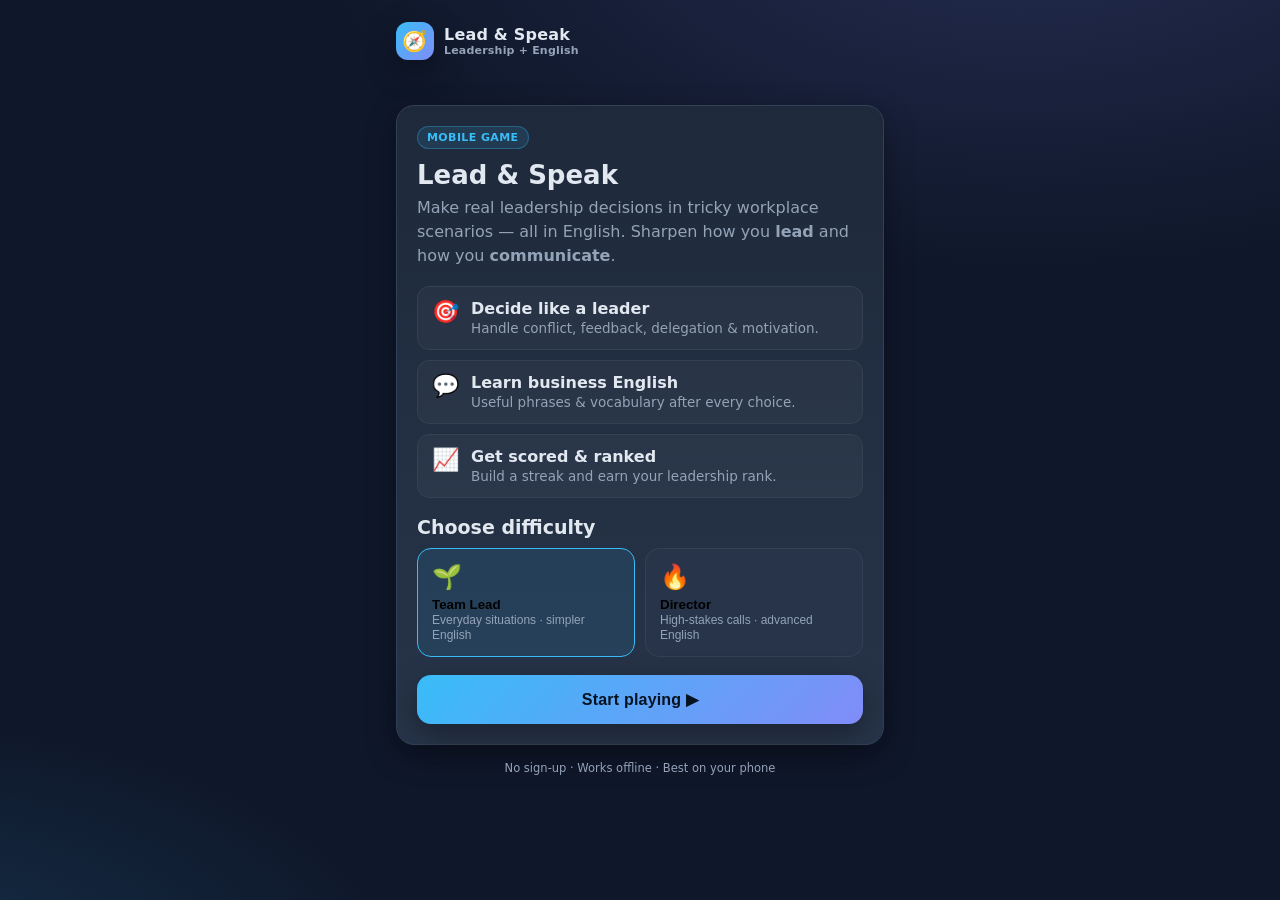
==== leadership-game.html @ 10fce66a "Add Lead & Speak: mobile leadership + English learning game A self-contained, mobile-first HTML game" ====
<!doctype html>
<html lang="en">
<head>
  <meta charset="utf-8" />
  <meta name="viewport" content="width=device-width, initial-scale=1, maximum-scale=1, user-scalable=no, viewport-fit=cover" />
  <meta name="theme-color" content="#0f172a" />
  <meta name="description" content="Lead & Speak — a mobile game to improve your leadership skills and English." />
  <title>Lead &amp; Speak — Leadership + English Game</title>
  <style>
    :root {
      --bg: #0f172a;
      --bg2: #1e293b;
      --card: #1e293b;
      --card2: #273449;
      --line: #334155;
      --text: #e2e8f0;
      --muted: #94a3b8;
      --accent: #38bdf8;
      --accent2: #818cf8;
      --good: #34d399;
      --bad: #fb7185;
      --warn: #fbbf24;
      --radius: 18px;
      --shadow: 0 10px 30px rgba(0,0,0,.35);
    }
    * { box-sizing: border-box; -webkit-tap-highlight-color: transparent; }
    html, body { height: 100%; }
    body {
      margin: 0;
      font-family: -apple-system, BlinkMacSystemFont, "Segoe UI", Roboto, system-ui, sans-serif;
      color: var(--text);
      background:
        radial-gradient(1200px 600px at 80% -10%, rgba(129,140,248,.18), transparent 60%),
        radial-gradient(1000px 500px at -10% 110%, rgba(56,189,248,.16), transparent 55%),
        var(--bg);
      -webkit-font-smoothing: antialiased;
      overscroll-behavior: none;
    }
    .app {
      max-width: 520px;
      margin: 0 auto;
      min-height: 100%;
      display: flex;
      flex-direction: column;
      padding: max(16px, env(safe-area-inset-top)) 16px max(16px, env(safe-area-inset-bottom));
    }

    /* Top bar / HUD */
    header {
      display: flex;
      align-items: center;
      justify-content: space-between;
      gap: 10px;
      margin-bottom: 14px;
    }
    .brand { display: flex; align-items: center; gap: 10px; font-weight: 800; letter-spacing: .2px; }
    .brand .logo {
      width: 38px; height: 38px; border-radius: 12px;
      background: linear-gradient(135deg, var(--accent), var(--accent2));
      display: grid; place-items: center; font-size: 20px; box-shadow: var(--shadow);
    }
    .brand small { display:block; font-weight: 600; color: var(--muted); font-size: 11px; }

    .stats { display: flex; gap: 8px; }
    .stat {
      background: var(--card); border: 1px solid var(--line); border-radius: 12px;
      padding: 6px 10px; text-align: center; min-width: 52px;
    }
    .stat b { font-size: 16px; display: block; line-height: 1.1; }
    .stat span { font-size: 10px; color: var(--muted); text-transform: uppercase; letter-spacing: .5px; }

    /* Progress bar */
    .progress-wrap { height: 8px; background: var(--card); border-radius: 999px; overflow: hidden; margin-bottom: 16px; border: 1px solid var(--line); }
    .progress-bar { height: 100%; width: 0%; background: linear-gradient(90deg, var(--accent), var(--accent2)); transition: width .4s ease; }

    main { flex: 1; display: flex; flex-direction: column; }

    .card {
      background: linear-gradient(180deg, var(--card), var(--card2));
      border: 1px solid var(--line);
      border-radius: var(--radius);
      box-shadow: var(--shadow);
      padding: 20px;
    }

    /* Screens */
    .screen { display: none; animation: fade .35s ease; }
    .screen.active { display: block; }
    @keyframes fade { from { opacity: 0; transform: translateY(8px);} to {opacity:1; transform:none;} }

    h1 { font-size: 26px; margin: 0 0 6px; line-height: 1.15; }
    h2 { font-size: 19px; margin: 0 0 10px; }
    p { line-height: 1.5; color: var(--text); }
    .lead { color: var(--muted); margin-top: 0; }

    .tag {
      display: inline-block; font-size: 11px; font-weight: 700; letter-spacing: .4px;
      text-transform: uppercase; color: var(--accent);
      background: rgba(56,189,248,.12); border: 1px solid rgba(56,189,248,.3);
      padding: 4px 9px; border-radius: 999px; margin-bottom: 12px;
    }

    .scenario {
      background: rgba(255,255,255,.03);
      border: 1px solid var(--line);
      border-left: 4px solid var(--accent2);
      border-radius: 12px;
      padding: 14px 16px;
      margin: 14px 0 18px;
      font-size: 16px; line-height: 1.55;
    }
    .scenario .who { color: var(--accent2); font-weight: 700; }

    /* Options */
    .options { display: flex; flex-direction: column; gap: 10px; }
    .option {
      text-align: left; width: 100%;
      background: var(--card2); color: var(--text);
      border: 1px solid var(--line); border-radius: 14px;
      padding: 14px 16px; font-size: 15px; line-height: 1.45;
      cursor: pointer; transition: transform .08s ease, border-color .15s, background .15s;
      display: flex; gap: 12px; align-items: flex-start;
    }
    .option:active { transform: scale(.985); }
    .option .key {
      flex: none; width: 26px; height: 26px; border-radius: 8px;
      background: rgba(255,255,255,.06); border: 1px solid var(--line);
      display: grid; place-items: center; font-weight: 800; font-size: 13px; color: var(--muted);
    }
    .option.correct { border-color: var(--good); background: rgba(52,211,153,.12); }
    .option.correct .key { background: var(--good); color: #04221a; border-color: var(--good); }
    .option.wrong { border-color: var(--bad); background: rgba(251,113,133,.12); }
    .option.wrong .key { background: var(--bad); color: #2a0710; border-color: var(--bad); }
    .option:disabled { cursor: default; opacity: .9; }
    .option.dim { opacity: .5; }

    /* Feedback */
    .feedback { margin-top: 16px; display: none; }
    .feedback.show { display: block; animation: fade .3s ease; }
    .feedback .verdict { font-weight: 800; font-size: 16px; margin-bottom: 6px; }
    .feedback .verdict.good { color: var(--good); }
    .feedback .verdict.partial { color: var(--warn); }
    .feedback .verdict.bad { color: var(--bad); }
    .feedback .why { color: var(--text); font-size: 14.5px; line-height: 1.5; }

    .vocab {
      margin-top: 14px; background: rgba(129,140,248,.08);
      border: 1px solid rgba(129,140,248,.3); border-radius: 12px; padding: 12px 14px;
    }
    .vocab h3 { margin: 0 0 8px; font-size: 12px; text-transform: uppercase; letter-spacing: .5px; color: var(--accent2); }
    .vocab dl { margin: 0; display: grid; gap: 8px; }
    .vocab .term { font-weight: 700; color: var(--text); }
    .vocab .term em { font-style: normal; color: var(--accent); }
    .vocab .def { color: var(--muted); font-size: 13.5px; margin-top: 2px; }

    /* Buttons */
    .btn {
      appearance: none; border: 0; cursor: pointer;
      width: 100%; padding: 15px 18px; border-radius: 14px;
      font-size: 16px; font-weight: 800; letter-spacing: .2px;
      background: linear-gradient(135deg, var(--accent), var(--accent2)); color: #06121f;
      box-shadow: var(--shadow); transition: transform .08s ease, filter .15s;
    }
    .btn:active { transform: scale(.98); }
    .btn.secondary { background: var(--card2); color: var(--text); border: 1px solid var(--line); box-shadow: none; }
    .btn.ghost { background: transparent; color: var(--muted); box-shadow: none; font-weight: 600; }
    .btn[disabled] { opacity: .5; filter: grayscale(.3); pointer-events: none; }
    .actions { margin-top: 18px; display: flex; flex-direction: column; gap: 10px; }

    .features { display: grid; gap: 10px; margin: 18px 0; }
    .feature { display: flex; gap: 12px; align-items: flex-start; background: rgba(255,255,255,.03); border: 1px solid var(--line); border-radius: 12px; padding: 12px 14px; }
    .feature .ic { font-size: 22px; }
    .feature b { display:block; }
    .feature span { color: var(--muted); font-size: 13.5px; }

    .level-grid { display: grid; grid-template-columns: 1fr 1fr; gap: 10px; margin-top: 6px; }
    .level-card { text-align:left; background: var(--card2); border:1px solid var(--line); border-radius:14px; padding:14px; cursor:pointer; transition: transform .08s, border-color .15s; }
    .level-card:active { transform: scale(.98); }
    .level-card.selected { border-color: var(--accent); background: rgba(56,189,248,.1); }
    .level-card .lv-ic { font-size: 24px; }
    .level-card b { display:block; margin-top:6px; }
    .level-card span { color: var(--muted); font-size: 12px; }

    /* Results */
    .score-ring { text-align:center; margin: 6px 0 14px; }
    .score-ring .big { font-size: 52px; font-weight: 900; line-height: 1; background: linear-gradient(135deg, var(--accent), var(--accent2)); -webkit-background-clip: text; background-clip: text; -webkit-text-fill-color: transparent; }
    .score-ring .sub { color: var(--muted); margin-top: 4px; }
    .rank { text-align:center; font-size: 20px; font-weight: 800; margin: 8px 0; }
    .breakdown { display:grid; gap:8px; margin: 14px 0; }
    .brk { display:flex; justify-content: space-between; background: rgba(255,255,255,.03); border:1px solid var(--line); border-radius:10px; padding:10px 12px; font-size:14px; }
    .brk b { color: var(--accent); }
    .word-bank { margin-top: 8px; }
    .chip { display:inline-block; background: rgba(129,140,248,.12); border:1px solid rgba(129,140,248,.3); color: var(--text); border-radius:999px; padding:5px 10px; font-size:12.5px; margin: 0 6px 6px 0; }

    footer { text-align:center; color: var(--muted); font-size: 11.5px; padding: 16px 0 4px; }
    .qcount { color: var(--muted); font-size: 12px; margin-bottom: 4px; }
  </style>
</head>
<body>
  <div class="app">
    <header>
      <div class="brand">
        <div class="logo">🧭</div>
        <div>Lead &amp; Speak
          <small>Leadership + English</small>
        </div>
      </div>
      <div class="stats" id="hud" style="visibility:hidden">
        <div class="stat"><b id="hudScore">0</b><span>Score</span></div>
        <div class="stat"><b id="hudStreak">0</b><span>Streak</span></div>
      </div>
    </header>

    <div class="progress-wrap" id="progressWrap" style="visibility:hidden">
      <div class="progress-bar" id="progressBar"></div>
    </div>

    <main>
      <!-- START SCREEN -->
      <section class="screen active" id="screen-start">
        <div class="card">
          <span class="tag">Mobile Game</span>
          <h1>Lead &amp; Speak</h1>
          <p class="lead">Make real leadership decisions in tricky workplace scenarios — all in English. Sharpen how you <b>lead</b> and how you <b>communicate</b>.</p>

          <div class="features">
            <div class="feature"><div class="ic">🎯</div><div><b>Decide like a leader</b><span>Handle conflict, feedback, delegation &amp; motivation.</span></div></div>
            <div class="feature"><div class="ic">💬</div><div><b>Learn business English</b><span>Useful phrases &amp; vocabulary after every choice.</span></div></div>
            <div class="feature"><div class="ic">📈</div><div><b>Get scored &amp; ranked</b><span>Build a streak and earn your leadership rank.</span></div></div>
          </div>

          <h2 style="margin-top:18px">Choose difficulty</h2>
          <div class="level-grid" id="levelGrid">
            <button class="level-card selected" data-level="easy"><div class="lv-ic">🌱</div><b>Team Lead</b><span>Everyday situations · simpler English</span></button>
            <button class="level-card" data-level="hard"><div class="lv-ic">🔥</div><b>Director</b><span>High-stakes calls · advanced English</span></button>
          </div>

          <div class="actions">
            <button class="btn" id="btnStart">Start playing ▶</button>
          </div>
        </div>
        <footer>No sign-up · Works offline · Best on your phone</footer>
      </section>

      <!-- QUESTION SCREEN -->
      <section class="screen" id="screen-game">
        <div class="card">
          <div class="qcount" id="qCount">Scenario 1 of 8</div>
          <span class="tag" id="qSkill">Communication</span>
          <h2 id="qTitle">Scenario title</h2>
          <div class="scenario" id="qScenario">Scenario text…</div>

          <div class="options" id="qOptions"></div>

          <div class="feedback" id="qFeedback">
            <div class="verdict" id="fbVerdict"></div>
            <div class="why" id="fbWhy"></div>
            <div class="vocab" id="fbVocab">
              <h3>📘 English you just used</h3>
              <dl id="fbVocabList"></dl>
            </div>
          </div>

          <div class="actions">
            <button class="btn" id="btnNext" style="display:none">Next ▶</button>
          </div>
        </div>
      </section>

      <!-- RESULTS SCREEN -->
      <section class="screen" id="screen-end">
        <div class="card">
          <span class="tag">Debrief</span>
          <div class="score-ring">
            <div class="big"><span id="endScore">0</span><span style="font-size:24px;color:var(--muted)">/<span id="endMax">0</span></span></div>
            <div class="sub" id="endPct">0%</div>
          </div>
          <div class="rank" id="endRank">—</div>
          <p class="lead" id="endMsg" style="text-align:center"></p>

          <div class="breakdown" id="endBreakdown"></div>

          <div class="vocab">
            <h3>📘 Your word bank</h3>
            <div class="word-bank" id="endWords"></div>
          </div>

          <div class="actions">
            <button class="btn" id="btnAgain">Play again 🔄</button>
            <button class="btn secondary" id="btnHome">Change difficulty</button>
          </div>
        </div>
        <footer>Keep practicing — great leaders are made, not born.</footer>
      </section>
    </main>
  </div>

  <script>
  (function () {
    "use strict";

    /* ---------------------------------------------------------------
       CONTENT: each scenario teaches a leadership skill + English.
       options[].q = leadership quality of the choice: best | ok | poor
       --------------------------------------------------------------- */
    const SCENARIOS = {
      easy: [
        {
          skill: "Giving Feedback",
          title: "The missed deadline",
          text: '<span class="who">Maya</span>, normally reliable, just missed an important deadline for the first time. The team is watching how you react.',
          options: [
            { t: "Call her out in front of the team so everyone learns the lesson.", q: "poor" },
            { t: "Speak with her privately, ask what happened, and agree on a plan.", q: "best" },
            { t: "Say nothing and quietly do the work yourself this time.", q: "ok" },
          ],
          why: {
            best: "Great. You <b>praise in public, criticise in private</b>. Asking before assuming shows respect and uncovers the real cause.",
            ok: "Covering for her avoids conflict but it doesn't help Maya grow — and it quietly overloads you.",
            poor: "Public criticism creates fear and resentment. People stop taking risks when they're afraid of being shamed.",
          },
          vocab: [
            { term: "to <em>miss a deadline</em>", def: "to fail to finish something by the agreed time." },
            { term: "<em>one-on-one</em>", def: "a private meeting between two people." },
            { term: "to <em>praise in public, criticise in private</em>", def: "a classic leadership rule for feedback." },
          ],
        },
        {
          skill: "Delegation",
          title: "Drowning in tasks",
          text: 'Your to-do list is overflowing and you are working late every night. A capable junior, <span class="who">Tom</span>, has free time.',
          options: [
            { t: "Keep doing everything yourself — it's faster than explaining.", q: "poor" },
            { t: "Delegate a clear task to Tom with context, a deadline and check-ins.", q: "best" },
            { t: "Dump a pile of work on Tom with no instructions.", q: "ok" },
          ],
          why: {
            best: "Exactly. Good delegation = clear <b>ownership</b>, context and a way to follow up. It grows your team and frees your time.",
            ok: "You delegated — good instinct — but without context people get stuck or deliver the wrong thing.",
            poor: "Doing it all yourself is a <b>bottleneck</b>. Leaders multiply their impact through others.",
          },
          vocab: [
            { term: "to <em>delegate</em>", def: "to give a task or responsibility to someone else." },
            { term: "<em>bottleneck</em>", def: "a point where things slow down because everything depends on one person." },
            { term: "to <em>follow up</em>", def: "to check on progress after assigning something." },
          ],
        },
        {
          skill: "Motivation",
          title: "A demotivated teammate",
          text: '<span class="who">Sara</span> used to be energetic but has gone quiet and stopped sharing ideas in meetings.',
          options: [
            { t: "Ignore it — moods come and go.", q: "poor" },
            { t: "Check in genuinely: 'How are you doing? You've been quiet lately.'", q: "best" },
            { t: "Publicly ask her to 'cheer up and be more positive.'", q: "ok" },
          ],
          why: {
            best: "Yes. A genuine, curious <b>check-in</b> opens the door. People disengage for reasons — listen before you fix.",
            ok: "Telling someone to 'cheer up' dismisses their feelings and rarely changes anything.",
            poor: "Ignoring disengagement lets small problems become resignations.",
          },
          vocab: [
            { term: "to <em>check in (with someone)</em>", def: "to ask how someone is doing." },
            { term: "<em>to disengage</em>", def: "to lose interest and involvement." },
            { term: "<em>burnout</em>", def: "exhaustion from long-term stress at work." },
          ],
        },
        {
          skill: "Decision Making",
          title: "Two good ideas",
          text: 'The team is split between two solid plans and the discussion is going in circles. People look to you.',
          options: [
            { t: "Let them keep debating until everyone fully agrees.", q: "ok" },
            { t: "Summarise both, set a decision criterion, then decide and commit.", q: "best" },
            { t: "Pick the idea from whoever argued loudest.", q: "poor" },
          ],
          why: {
            best: "Strong. Leaders <b>make the call</b> when consensus stalls — with clear reasoning the team can rally behind.",
            ok: "Waiting for total agreement can mean <b>analysis paralysis</b> — nothing ships.",
            poor: "Rewarding volume over merit teaches people that being loud beats being right.",
          },
          vocab: [
            { term: "to <em>make the call</em>", def: "to make the final decision." },
            { term: "<em>to go in circles</em>", def: "to keep discussing without progress." },
            { term: "<em>analysis paralysis</em>", def: "being unable to decide because you over-think it." },
          ],
        },
        {
          skill: "Handling Conflict",
          title: "Two clashing colleagues",
          text: 'Two teammates, <span class="who">Leo</span> and <span class="who">Nina</span>, keep interrupting each other and tension is rising in the room.',
          options: [
            { t: "Take a side immediately to end it quickly.", q: "poor" },
            { t: "Pause the meeting, hear each side calmly, find common ground.", q: "best" },
            { t: "Pretend you didn't notice and move on.", q: "ok" },
          ],
          why: {
            best: "Well done. Staying neutral and seeking <b>common ground</b> de-escalates conflict and keeps both people's respect.",
            ok: "Ignoring it signals the behaviour is acceptable; it usually gets worse.",
            poor: "Taking sides fast turns a disagreement into a lasting rivalry.",
          },
          vocab: [
            { term: "<em>common ground</em>", def: "things two sides both agree on." },
            { term: "to <em>de-escalate</em>", def: "to make a tense situation calmer." },
            { term: "to <em>take sides</em>", def: "to support one person in an argument." },
          ],
        },
        {
          skill: "Accountability",
          title: "Your own mistake",
          text: "You gave the client the wrong figures and they noticed. Your team knows it was your error.",
          options: [
            { t: "Blame the data the analyst gave you.", q: "poor" },
            { t: "Own it openly, fix it fast, and explain how you'll prevent it.", q: "best" },
            { t: "Downplay it and hope nobody brings it up again.", q: "ok" },
          ],
          why: {
            best: "Excellent. <b>Owning your mistakes</b> builds trust faster than being perfect ever could. It also gives the team permission to be honest.",
            ok: "Downplaying erodes credibility — people notice when you dodge.",
            poor: "Shifting blame is the quickest way to lose your team's respect.",
          },
          vocab: [
            { term: "to <em>own (a mistake)</em>", def: "to take full responsibility for it." },
            { term: "to <em>shift the blame</em>", def: "to make someone else look responsible." },
            { term: "<em>accountability</em>", def: "being answerable for your actions and results." },
          ],
        },
        {
          skill: "Recognition",
          title: "A quiet win",
          text: '<span class="who">Priya</span> quietly solved a problem that saved the project, but nobody noticed.',
          options: [
            { t: "Say nothing — it's just part of the job.", q: "poor" },
            { t: "Recognise her specifically and publicly, naming what she did.", q: "best" },
            { t: "Give vague team-wide thanks: 'good job everyone.'", q: "ok" },
          ],
          why: {
            best: "Perfect. <b>Specific recognition</b> ('you spotted the bug before launch') means far more than generic praise and motivates everyone.",
            ok: "Generic thanks is better than silence, but it doesn't make Priya feel seen.",
            poor: "Unrecognised effort is the fastest path to a quiet, disengaged team.",
          },
          vocab: [
            { term: "to <em>recognise (someone's work)</em>", def: "to notice and praise it." },
            { term: "to <em>give credit</em>", def: "to acknowledge who deserves praise." },
            { term: "<em>to go the extra mile</em>", def: "to make more effort than expected." },
          ],
        },
        {
          skill: "Vision & Communication",
          title: "The 'why' is missing",
          text: 'You announce a new process. The team complies but seems confused and unmotivated about it.',
          options: [
            { t: "Just repeat the instructions, louder and in more detail.", q: "ok" },
            { t: "Explain the 'why' — the goal and how it helps them and customers.", q: "best" },
            { t: "Tell them 'because I said so' and move on.", q: "poor" },
          ],
          why: {
            best: "Spot on. People commit to a <b>'why,'</b> not a 'what.' Purpose turns compliance into ownership.",
            ok: "More detail on the 'how' doesn't fix a missing 'why.'",
            poor: "'Because I said so' gets obedience today and resentment tomorrow.",
          },
          vocab: [
            { term: "to <em>buy in</em>", def: "to genuinely support an idea or plan." },
            { term: "<em>the big picture</em>", def: "the overall goal beyond daily tasks." },
            { term: "to <em>get everyone on the same page</em>", def: "to make sure all share the same understanding." },
          ],
        },
      ],
      hard: [
        {
          skill: "Crisis Leadership",
          title: "Outage during the demo",
          text: "Minutes before a make-or-break client demo, production goes down. Your team is panicking and the client is already on the call.",
          options: [
            { t: "Freeze and wait for engineering to figure it out silently.", q: "poor" },
            { t: "Calmly acknowledge it to the client, give a realistic ETA, assign clear roles.", q: "best" },
            { t: "Tell the client everything is fine and frantically improvise.", q: "ok" },
          ],
          why: {
            best: "Outstanding. In a crisis, <b>calm transparency</b> plus clear roles preserves trust. Clients forgive incidents; they don't forgive being misled.",
            ok: "Pretending all is well risks getting caught and torching credibility.",
            poor: "A frozen leader spreads panic. People mirror your composure.",
          },
          vocab: [
            { term: "<em>to keep a cool head</em>", def: "to stay calm under pressure." },
            { term: "<em>ETA</em>", def: "Estimated Time of Arrival — when something will be ready." },
            { term: "<em>make-or-break</em>", def: "decisive — it will determine success or failure." },
          ],
        },
        {
          skill: "Difficult Conversations",
          title: "Underperformance",
          text: 'A senior, well-liked employee, <span class="who">Daniel</span>, has been underperforming for months. The team has started to notice and morale is slipping.',
          options: [
            { t: "Avoid it to keep the peace; he's popular.", q: "poor" },
            { t: "Have a direct, kind conversation with specific examples and a clear improvement plan.", q: "best" },
            { t: "Hint at it in a team-wide email about 'raising standards.'", q: "ok" },
          ],
          why: {
            best: "Excellent. <b>Radical candour</b> — caring personally while challenging directly — respects Daniel and the team. Specifics and a plan make it fair.",
            ok: "Passive-aggressive group messages confuse the innocent and let the real issue slide.",
            poor: "Avoiding it to 'keep the peace' is unfair to the rest of the team and to Daniel himself.",
          },
          vocab: [
            { term: "<em>radical candour</em>", def: "caring about someone while being direct with them." },
            { term: "to <em>address an issue</em>", def: "to deal with a problem openly." },
            { term: "<em>to beat around the bush</em>", def: "to avoid saying something directly." },
          ],
        },
        {
          skill: "Strategic Trade-offs",
          title: "Scope vs. deadline",
          text: "Leadership wants the full feature set AND the original ship date. Engineering says you can realistically have one, not both.",
          options: [
            { t: "Promise both and push the team to crunch indefinitely.", q: "poor" },
            { t: "Present the trade-off with options and a clear recommendation, then align upward.", q: "best" },
            { t: "Silently cut quality to hit both and hope it holds.", q: "ok" },
          ],
          why: {
            best: "Strong leadership. You <b>manage up</b> with honest trade-offs and a recommendation — protecting the team while serving the business.",
            ok: "Cutting quality silently creates <b>technical debt</b> and a bigger crisis later.",
            poor: "Endless crunch burns out your best people and rarely delivers quality.",
          },
          vocab: [
            { term: "<em>trade-off</em>", def: "giving up one thing to gain another." },
            { term: "to <em>manage up</em>", def: "to communicate effectively with your own boss." },
            { term: "<em>scope</em>", def: "the full set of work included in a project." },
          ],
        },
        {
          skill: "Building Trust",
          title: "Inheriting a wary team",
          text: "You've just been hired to lead a team that has been through three managers in two years. They're skeptical and guarded.",
          options: [
            { t: "Announce a bold reorg in week one to show you're in charge.", q: "poor" },
            { t: "Listen first: one-on-ones, learn their pain points, deliver one quick win.", q: "best" },
            { t: "Keep your distance and let results speak for themselves.", q: "ok" },
          ],
          why: {
            best: "Exactly right. With a burned team you <b>earn trust</b> by listening and delivering a visible quick win before making big moves.",
            ok: "Staying distant with an already-skeptical team reads as cold and prolongs the doubt.",
            poor: "A big reorg before you understand the team destroys the little trust that's left.",
          },
          vocab: [
            { term: "to <em>earn trust</em>", def: "to gain confidence through consistent actions." },
            { term: "<em>quick win</em>", def: "a small, fast result that builds momentum." },
            { term: "<em>pain point</em>", def: "a specific problem people struggle with." },
          ],
        },
        {
          skill: "Ethical Courage",
          title: "Pressure to cut corners",
          text: "Your boss pressures you to ship a product you know has a safety issue, to hit the quarterly numbers.",
          options: [
            { t: "Comply quietly — they outrank you.", q: "poor" },
            { t: "Raise the risk clearly in writing, propose a safe alternative, escalate if ignored.", q: "best" },
            { t: "Refuse loudly in the open meeting to make a point.", q: "ok" },
          ],
          why: {
            best: "Courageous and professional. You <b>put it on record</b>, offer a path forward, and escalate responsibly — protecting users and the company.",
            ok: "Public refusal may feel righteous but a calmer, documented escalation is more effective and harder to dismiss.",
            poor: "'Just following orders' on a safety issue is an ethical and legal failure.",
          },
          vocab: [
            { term: "to <em>cut corners</em>", def: "to do something cheaply or carelessly to save time." },
            { term: "to <em>escalate</em>", def: "to raise an issue to a higher level." },
            { term: "to <em>put something on the record</em>", def: "to document it officially." },
          ],
        },
        {
          skill: "Change Management",
          title: "Resistance to change",
          text: "You're rolling out a tool the company needs, but a vocal group of veterans is openly resisting and influencing others.",
          options: [
            { t: "Mandate it and discipline anyone who pushes back.", q: "poor" },
            { t: "Engage the skeptics, address concerns, turn a respected veteran into a champion.", q: "best" },
            { t: "Quietly drop it to avoid the friction.", q: "ok" },
          ],
          why: {
            best: "Masterful. Converting a respected skeptic into a <b>change champion</b> shifts the whole group far better than force.",
            ok: "Dropping needed change to dodge friction means your decisions won't stick in future.",
            poor: "Mandates breed malicious compliance; the change adopts on paper but fails in practice.",
          },
          vocab: [
            { term: "to <em>roll out</em>", def: "to introduce something gradually." },
            { term: "<em>change champion</em>", def: "a person who actively promotes a change." },
            { term: "to <em>push back</em>", def: "to resist or disagree with something." },
          ],
        },
        {
          skill: "Developing People",
          title: "Your star wants your job",
          text: 'Your best performer, <span class="who">Aisha</span>, tells you she feels stuck and is thinking of leaving for a bigger role elsewhere.',
          options: [
            { t: "Discourage her ambition so you don't lose your top performer.", q: "poor" },
            { t: "Map a growth path, give her stretch projects, advocate for her promotion.", q: "best" },
            { t: "Give her a raise and hope money keeps her.", q: "ok" },
          ],
          why: {
            best: "This is what great leaders do — <b>grow people even at your own cost</b>. Loyalty and reputation follow leaders who develop talent.",
            ok: "Money rarely fixes a growth problem; she'll still feel stuck and leave later.",
            poor: "Holding talent back is short-sighted; she'll leave anyway and resent you for it.",
          },
          vocab: [
            { term: "<em>stretch project</em>", def: "a challenging task that grows someone's skills." },
            { term: "to <em>advocate for someone</em>", def: "to support and promote them to others." },
            { term: "<em>career path</em>", def: "the planned steps of someone's professional growth." },
          ],
        },
        {
          skill: "Leading Remotely",
          title: "The invisible remote worker",
          text: 'A remote team member, <span class="who">Carlos</span>, delivers good work but is silent in meetings and increasingly out of the loop.',
          options: [
            { t: "Assume he's fine since the work gets done.", q: "ok" },
            { t: "Create space for him: ask his input directly, set async updates, a regular 1:1.", q: "best" },
            { t: "Require everyone to be on camera and online 9–5.", q: "poor" },
          ],
          why: {
            best: "Excellent remote leadership. You <b>create inclusion deliberately</b> — proximity bias hurts remote folks unless you design against it.",
            ok: "'The work gets done' misses growing isolation that ends in a surprise resignation.",
            poor: "Surveillance-style rules signal distrust and crush the autonomy remote workers value.",
          },
          vocab: [
            { term: "<em>out of the loop</em>", def: "not informed about what's happening." },
            { term: "<em>async (asynchronous)</em>", def: "communication that doesn't happen in real time." },
            { term: "<em>proximity bias</em>", def: "favouring people who are physically present." },
          ],
        },
      ],
    };

    const RANKS = [
      { min: 0.0, name: "Aspiring Leader 🌱", msg: "A solid start. Every great leader began exactly here — keep practising." },
      { min: 0.5, name: "Capable Manager 🧭", msg: "You handle people and pressure well. Refine the tough calls and you'll shine." },
      { min: 0.75, name: "Trusted Leader ⭐", msg: "Strong judgement and clear communication. Your team would follow you." },
      { min: 0.92, name: "Visionary Leader 🏆", msg: "Outstanding. Calm, fair and decisive — the kind of leader people remember." },
    ];

    const POINTS = { best: 100, ok: 50, poor: 0 };

    // --- State ---
    let level = "easy";
    let deck = [];
    let idx = 0;
    let score = 0;
    let streak = 0;
    let answered = false;
    const learnedWords = new Set();
    let breakdown = { best: 0, ok: 0, poor: 0 };

    // --- Helpers ---
    const $ = (id) => document.getElementById(id);
    const show = (id) => {
      document.querySelectorAll(".screen").forEach((s) => s.classList.remove("active"));
      $(id).classList.add("active");
      window.scrollTo({ top: 0, behavior: "smooth" });
    };
    const shuffle = (a) => { for (let i = a.length - 1; i > 0; i--) { const j = Math.floor(Math.random() * (i + 1)); [a[i], a[j]] = [a[j], a[i]]; } return a; };

    function updateHUD() {
      $("hudScore").textContent = score;
      $("hudStreak").textContent = streak;
      const pct = ((idx) / deck.length) * 100;
      $("progressBar").style.width = pct + "%";
    }

    // --- Level selection ---
    document.querySelectorAll(".level-card").forEach((card) => {
      card.addEventListener("click", () => {
        document.querySelectorAll(".level-card").forEach((c) => c.classList.remove("selected"));
        card.classList.add("selected");
        level = card.dataset.level;
      });
    });

    // --- Start ---
    function startGame() {
      deck = shuffle([...SCENARIOS[level]]).map((s) => {
        const opts = s.options.map((o, i) => ({ ...o, _orig: i }));
        return { ...s, options: shuffle(opts) };
      });
      idx = 0; score = 0; streak = 0;
      learnedWords.clear();
      breakdown = { best: 0, ok: 0, poor: 0 };
      $("hud").style.visibility = "visible";
      $("progressWrap").style.visibility = "visible";
      show("screen-game");
      renderQuestion();
    }

    function renderQuestion() {
      answered = false;
      const s = deck[idx];
      $("qCount").textContent = `Scenario ${idx + 1} of ${deck.length}`;
      $("qSkill").textContent = s.skill;
      $("qTitle").textContent = s.title;
      $("qScenario").innerHTML = s.text;

      const wrap = $("qOptions");
      wrap.innerHTML = "";
      const keys = ["A", "B", "C", "D"];
      s.options.forEach((o, i) => {
        const btn = document.createElement("button");
        btn.className = "option";
        btn.innerHTML = `<span class="key">${keys[i]}</span><span>${o.t}</span>`;
        btn.addEventListener("click", () => choose(i, btn));
        wrap.appendChild(btn);
      });

      $("qFeedback").classList.remove("show");
      $("btnNext").style.display = "none";
      $("btnNext").textContent = idx === deck.length - 1 ? "See results 🏁" : "Next ▶";
      updateHUD();
    }

    function choose(i, btn) {
      if (answered) return;
      answered = true;
      const s = deck[idx];
      const opt = s.options[i];
      const gained = POINTS[opt.q];
      score += gained;
      breakdown[opt.q]++;

      if (opt.q === "best") streak++; else streak = 0;

      // mark options
      const buttons = $("qOptions").querySelectorAll(".option");
      buttons.forEach((b, bi) => {
        b.disabled = true;
        const bq = s.options[bi].q;
        if (bi === i) {
          if (opt.q === "best") b.classList.add("correct");
          else if (opt.q === "poor") b.classList.add("wrong");
          else { b.style.borderColor = "var(--warn)"; b.style.background = "rgba(251,191,36,.12)"; }
        } else if (bq === "best") {
          b.classList.add("correct"); // reveal the best answer
        } else {
          b.classList.add("dim");
        }
      });

      // feedback
      const verdict = $("fbVerdict");
      if (opt.q === "best") { verdict.textContent = `✓ Best choice  ·  +${gained}`; verdict.className = "verdict good"; }
      else if (opt.q === "ok") { verdict.textContent = `~ Not bad  ·  +${gained}`; verdict.className = "verdict partial"; }
      else { verdict.textContent = `✗ Risky choice  ·  +${gained}`; verdict.className = "verdict bad"; }
      $("fbWhy").innerHTML = s.why[opt.q];

      // vocab
      const list = $("fbVocabList");
      list.innerHTML = "";
      s.vocab.forEach((v) => {
        learnedWords.add(v.term.replace(/<\/?em>/g, ""));
        const div = document.createElement("div");
        div.innerHTML = `<div class="term">${v.term}</div><div class="def">${v.def}</div>`;
        list.appendChild(div);
      });

      $("qFeedback").classList.add("show");
      $("btnNext").style.display = "block";
      updateHUD();
    }

    function next() {
      if (idx < deck.length - 1) { idx++; renderQuestion(); $("qFeedback").classList.remove("show"); }
      else endGame();
    }

    function endGame() {
      $("progressBar").style.width = "100%";
      const max = deck.length * POINTS.best;
      const pct = max ? score / max : 0;
      $("endScore").textContent = score;
      $("endMax").textContent = max;
      $("endPct").textContent = Math.round(pct * 100) + "% leadership rating";

      let rank = RANKS[0];
      RANKS.forEach((r) => { if (pct >= r.min) rank = r; });
      $("endRank").textContent = rank.name;
      $("endMsg").textContent = rank.msg;

      $("endBreakdown").innerHTML = `
        <div class="brk"><span>✓ Best decisions</span><b>${breakdown.best}</b></div>
        <div class="brk"><span>~ Acceptable decisions</span><b>${breakdown.ok}</b></div>
        <div class="brk"><span>✗ Risky decisions</span><b>${breakdown.poor}</b></div>
        <div class="brk"><span>📚 English terms learned</span><b>${learnedWords.size}</b></div>`;

      const wb = $("endWords");
      wb.innerHTML = "";
      [...learnedWords].forEach((w) => {
        const c = document.createElement("span");
        c.className = "chip";
        c.innerHTML = w;
        wb.appendChild(c);
      });

      $("hud").style.visibility = "hidden";
      $("progressWrap").style.visibility = "hidden";
      show("screen-end");
    }

    // --- Wire up ---
    $("btnStart").addEventListener("click", startGame);
    $("btnNext").addEventListener("click", next);
    $("btnAgain").addEventListener("click", startGame);
    $("btnHome").addEventListener("click", () => show("screen-start"));
  })();
  </script>
</body>
</html>
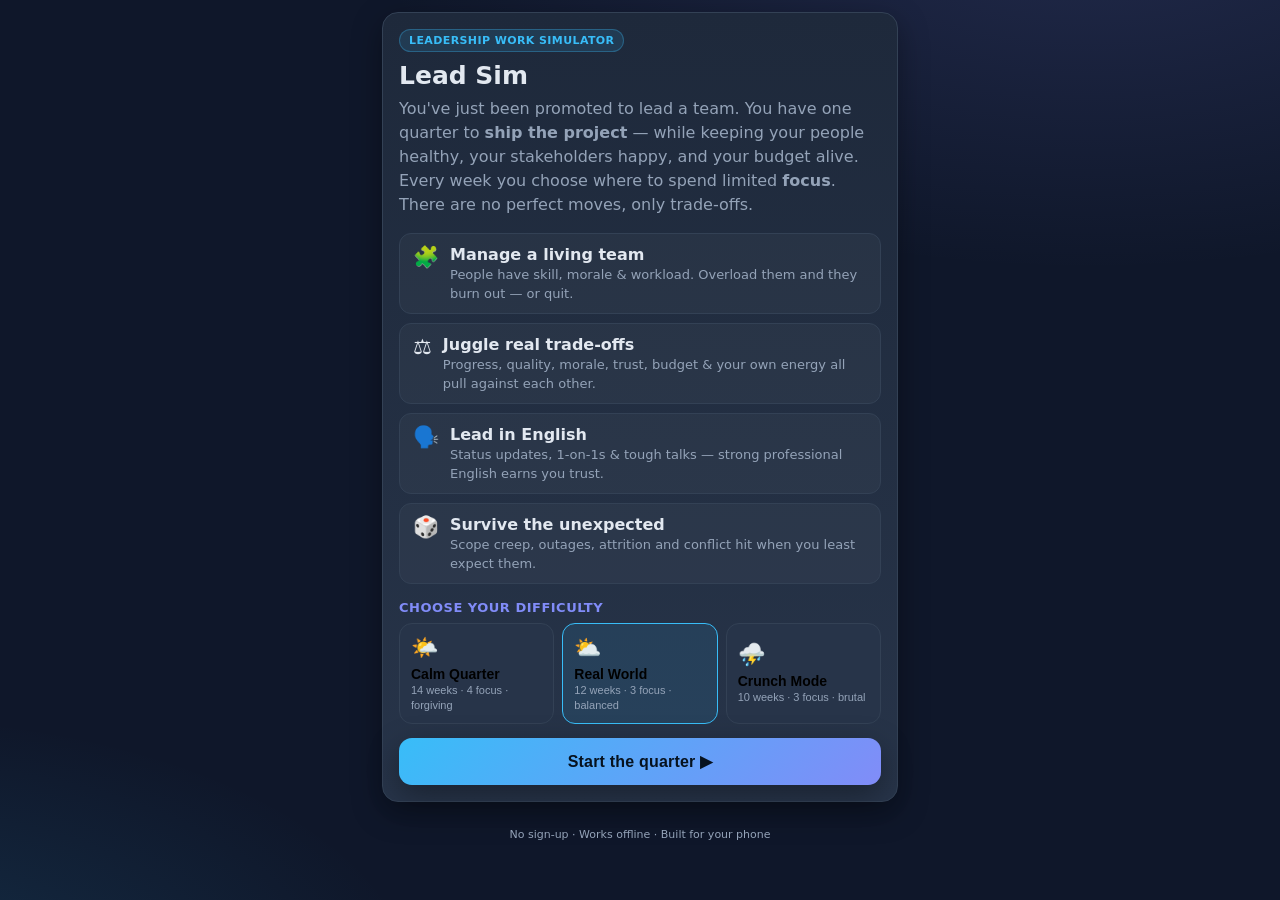
==== commit ba349f1d: "Rebuild Lead Sim as a robust leadership work simulator Replace the multiple-choice quiz with a state" ====
--- a/leadership-game.html
+++ b/leadership-game.html
@@ -4,808 +4,940 @@
   <meta charset="utf-8" />
   <meta name="viewport" content="width=device-width, initial-scale=1, maximum-scale=1, user-scalable=no, viewport-fit=cover" />
   <meta name="theme-color" content="#0f172a" />
-  <meta name="description" content="Lead & Speak — a mobile game to improve your leadership skills and English." />
-  <title>Lead &amp; Speak — Leadership + English Game</title>
+  <meta name="description" content="Lead Sim — a leadership work simulator. Run a team, ship a project, and master business English under real pressure." />
+  <title>Lead Sim — Leadership Work Simulator</title>
   <style>
-    :root {
-      --bg: #0f172a;
-      --bg2: #1e293b;
-      --card: #1e293b;
-      --card2: #273449;
-      --line: #334155;
-      --text: #e2e8f0;
-      --muted: #94a3b8;
-      --accent: #38bdf8;
-      --accent2: #818cf8;
-      --good: #34d399;
-      --bad: #fb7185;
-      --warn: #fbbf24;
-      --radius: 18px;
-      --shadow: 0 10px 30px rgba(0,0,0,.35);
-    }
-    * { box-sizing: border-box; -webkit-tap-highlight-color: transparent; }
-    html, body { height: 100%; }
-    body {
-      margin: 0;
-      font-family: -apple-system, BlinkMacSystemFont, "Segoe UI", Roboto, system-ui, sans-serif;
-      color: var(--text);
+    :root{
+      --bg:#0f172a; --card:#1e293b; --card2:#273449; --line:#334155;
+      --text:#e2e8f0; --muted:#94a3b8; --accent:#38bdf8; --accent2:#818cf8;
+      --good:#34d399; --bad:#fb7185; --warn:#fbbf24; --pur:#c084fc;
+      --radius:16px; --shadow:0 10px 30px rgba(0,0,0,.35);
+    }
+    *{box-sizing:border-box;-webkit-tap-highlight-color:transparent}
+    html,body{height:100%}
+    body{
+      margin:0;color:var(--text);
+      font-family:-apple-system,BlinkMacSystemFont,"Segoe UI",Roboto,system-ui,sans-serif;
       background:
-        radial-gradient(1200px 600px at 80% -10%, rgba(129,140,248,.18), transparent 60%),
-        radial-gradient(1000px 500px at -10% 110%, rgba(56,189,248,.16), transparent 55%),
+        radial-gradient(1200px 600px at 85% -10%,rgba(129,140,248,.16),transparent 60%),
+        radial-gradient(1000px 500px at -10% 110%,rgba(56,189,248,.14),transparent 55%),
         var(--bg);
-      -webkit-font-smoothing: antialiased;
-      overscroll-behavior: none;
-    }
-    .app {
-      max-width: 520px;
-      margin: 0 auto;
-      min-height: 100%;
-      display: flex;
-      flex-direction: column;
-      padding: max(16px, env(safe-area-inset-top)) 16px max(16px, env(safe-area-inset-bottom));
-    }
-
-    /* Top bar / HUD */
-    header {
-      display: flex;
-      align-items: center;
-      justify-content: space-between;
-      gap: 10px;
-      margin-bottom: 14px;
-    }
-    .brand { display: flex; align-items: center; gap: 10px; font-weight: 800; letter-spacing: .2px; }
-    .brand .logo {
-      width: 38px; height: 38px; border-radius: 12px;
-      background: linear-gradient(135deg, var(--accent), var(--accent2));
-      display: grid; place-items: center; font-size: 20px; box-shadow: var(--shadow);
-    }
-    .brand small { display:block; font-weight: 600; color: var(--muted); font-size: 11px; }
-
-    .stats { display: flex; gap: 8px; }
-    .stat {
-      background: var(--card); border: 1px solid var(--line); border-radius: 12px;
-      padding: 6px 10px; text-align: center; min-width: 52px;
-    }
-    .stat b { font-size: 16px; display: block; line-height: 1.1; }
-    .stat span { font-size: 10px; color: var(--muted); text-transform: uppercase; letter-spacing: .5px; }
-
-    /* Progress bar */
-    .progress-wrap { height: 8px; background: var(--card); border-radius: 999px; overflow: hidden; margin-bottom: 16px; border: 1px solid var(--line); }
-    .progress-bar { height: 100%; width: 0%; background: linear-gradient(90deg, var(--accent), var(--accent2)); transition: width .4s ease; }
-
-    main { flex: 1; display: flex; flex-direction: column; }
-
-    .card {
-      background: linear-gradient(180deg, var(--card), var(--card2));
-      border: 1px solid var(--line);
-      border-radius: var(--radius);
-      box-shadow: var(--shadow);
-      padding: 20px;
-    }
-
-    /* Screens */
-    .screen { display: none; animation: fade .35s ease; }
-    .screen.active { display: block; }
-    @keyframes fade { from { opacity: 0; transform: translateY(8px);} to {opacity:1; transform:none;} }
-
-    h1 { font-size: 26px; margin: 0 0 6px; line-height: 1.15; }
-    h2 { font-size: 19px; margin: 0 0 10px; }
-    p { line-height: 1.5; color: var(--text); }
-    .lead { color: var(--muted); margin-top: 0; }
-
-    .tag {
-      display: inline-block; font-size: 11px; font-weight: 700; letter-spacing: .4px;
-      text-transform: uppercase; color: var(--accent);
-      background: rgba(56,189,248,.12); border: 1px solid rgba(56,189,248,.3);
-      padding: 4px 9px; border-radius: 999px; margin-bottom: 12px;
-    }
-
-    .scenario {
-      background: rgba(255,255,255,.03);
-      border: 1px solid var(--line);
-      border-left: 4px solid var(--accent2);
-      border-radius: 12px;
-      padding: 14px 16px;
-      margin: 14px 0 18px;
-      font-size: 16px; line-height: 1.55;
-    }
-    .scenario .who { color: var(--accent2); font-weight: 700; }
-
-    /* Options */
-    .options { display: flex; flex-direction: column; gap: 10px; }
-    .option {
-      text-align: left; width: 100%;
-      background: var(--card2); color: var(--text);
-      border: 1px solid var(--line); border-radius: 14px;
-      padding: 14px 16px; font-size: 15px; line-height: 1.45;
-      cursor: pointer; transition: transform .08s ease, border-color .15s, background .15s;
-      display: flex; gap: 12px; align-items: flex-start;
-    }
-    .option:active { transform: scale(.985); }
-    .option .key {
-      flex: none; width: 26px; height: 26px; border-radius: 8px;
-      background: rgba(255,255,255,.06); border: 1px solid var(--line);
-      display: grid; place-items: center; font-weight: 800; font-size: 13px; color: var(--muted);
-    }
-    .option.correct { border-color: var(--good); background: rgba(52,211,153,.12); }
-    .option.correct .key { background: var(--good); color: #04221a; border-color: var(--good); }
-    .option.wrong { border-color: var(--bad); background: rgba(251,113,133,.12); }
-    .option.wrong .key { background: var(--bad); color: #2a0710; border-color: var(--bad); }
-    .option:disabled { cursor: default; opacity: .9; }
-    .option.dim { opacity: .5; }
-
-    /* Feedback */
-    .feedback { margin-top: 16px; display: none; }
-    .feedback.show { display: block; animation: fade .3s ease; }
-    .feedback .verdict { font-weight: 800; font-size: 16px; margin-bottom: 6px; }
-    .feedback .verdict.good { color: var(--good); }
-    .feedback .verdict.partial { color: var(--warn); }
-    .feedback .verdict.bad { color: var(--bad); }
-    .feedback .why { color: var(--text); font-size: 14.5px; line-height: 1.5; }
-
-    .vocab {
-      margin-top: 14px; background: rgba(129,140,248,.08);
-      border: 1px solid rgba(129,140,248,.3); border-radius: 12px; padding: 12px 14px;
-    }
-    .vocab h3 { margin: 0 0 8px; font-size: 12px; text-transform: uppercase; letter-spacing: .5px; color: var(--accent2); }
-    .vocab dl { margin: 0; display: grid; gap: 8px; }
-    .vocab .term { font-weight: 700; color: var(--text); }
-    .vocab .term em { font-style: normal; color: var(--accent); }
-    .vocab .def { color: var(--muted); font-size: 13.5px; margin-top: 2px; }
-
-    /* Buttons */
-    .btn {
-      appearance: none; border: 0; cursor: pointer;
-      width: 100%; padding: 15px 18px; border-radius: 14px;
-      font-size: 16px; font-weight: 800; letter-spacing: .2px;
-      background: linear-gradient(135deg, var(--accent), var(--accent2)); color: #06121f;
-      box-shadow: var(--shadow); transition: transform .08s ease, filter .15s;
-    }
-    .btn:active { transform: scale(.98); }
-    .btn.secondary { background: var(--card2); color: var(--text); border: 1px solid var(--line); box-shadow: none; }
-    .btn.ghost { background: transparent; color: var(--muted); box-shadow: none; font-weight: 600; }
-    .btn[disabled] { opacity: .5; filter: grayscale(.3); pointer-events: none; }
-    .actions { margin-top: 18px; display: flex; flex-direction: column; gap: 10px; }
-
-    .features { display: grid; gap: 10px; margin: 18px 0; }
-    .feature { display: flex; gap: 12px; align-items: flex-start; background: rgba(255,255,255,.03); border: 1px solid var(--line); border-radius: 12px; padding: 12px 14px; }
-    .feature .ic { font-size: 22px; }
-    .feature b { display:block; }
-    .feature span { color: var(--muted); font-size: 13.5px; }
-
-    .level-grid { display: grid; grid-template-columns: 1fr 1fr; gap: 10px; margin-top: 6px; }
-    .level-card { text-align:left; background: var(--card2); border:1px solid var(--line); border-radius:14px; padding:14px; cursor:pointer; transition: transform .08s, border-color .15s; }
-    .level-card:active { transform: scale(.98); }
-    .level-card.selected { border-color: var(--accent); background: rgba(56,189,248,.1); }
-    .level-card .lv-ic { font-size: 24px; }
-    .level-card b { display:block; margin-top:6px; }
-    .level-card span { color: var(--muted); font-size: 12px; }
-
-    /* Results */
-    .score-ring { text-align:center; margin: 6px 0 14px; }
-    .score-ring .big { font-size: 52px; font-weight: 900; line-height: 1; background: linear-gradient(135deg, var(--accent), var(--accent2)); -webkit-background-clip: text; background-clip: text; -webkit-text-fill-color: transparent; }
-    .score-ring .sub { color: var(--muted); margin-top: 4px; }
-    .rank { text-align:center; font-size: 20px; font-weight: 800; margin: 8px 0; }
-    .breakdown { display:grid; gap:8px; margin: 14px 0; }
-    .brk { display:flex; justify-content: space-between; background: rgba(255,255,255,.03); border:1px solid var(--line); border-radius:10px; padding:10px 12px; font-size:14px; }
-    .brk b { color: var(--accent); }
-    .word-bank { margin-top: 8px; }
-    .chip { display:inline-block; background: rgba(129,140,248,.12); border:1px solid rgba(129,140,248,.3); color: var(--text); border-radius:999px; padding:5px 10px; font-size:12.5px; margin: 0 6px 6px 0; }
-
-    footer { text-align:center; color: var(--muted); font-size: 11.5px; padding: 16px 0 4px; }
-    .qcount { color: var(--muted); font-size: 12px; margin-bottom: 4px; }
+      -webkit-font-smoothing:antialiased;overscroll-behavior:none;
+    }
+    .app{max-width:540px;margin:0 auto;min-height:100%;display:flex;flex-direction:column;
+      padding:max(12px,env(safe-area-inset-top)) 12px max(12px,env(safe-area-inset-bottom))}
+    .screen{display:none;animation:fade .3s ease}
+    .screen.active{display:block}
+    @keyframes fade{from{opacity:0;transform:translateY(8px)}to{opacity:1;transform:none}}
+
+    h1{font-size:25px;margin:0 0 6px;line-height:1.15}
+    h2{font-size:18px;margin:0 0 8px}
+    h3{font-size:13px;margin:0 0 8px;text-transform:uppercase;letter-spacing:.5px;color:var(--accent2)}
+    p{line-height:1.5}
+    .lead{color:var(--muted);margin-top:0}
+    .card{background:linear-gradient(180deg,var(--card),var(--card2));border:1px solid var(--line);
+      border-radius:var(--radius);box-shadow:var(--shadow);padding:16px;margin-bottom:12px}
+    .tag{display:inline-block;font-size:11px;font-weight:700;letter-spacing:.4px;text-transform:uppercase;
+      color:var(--accent);background:rgba(56,189,248,.12);border:1px solid rgba(56,189,248,.3);
+      padding:4px 9px;border-radius:999px;margin-bottom:10px}
+
+    /* buttons */
+    .btn{appearance:none;border:0;cursor:pointer;width:100%;padding:14px 16px;border-radius:13px;
+      font-size:16px;font-weight:800;letter-spacing:.2px;color:#06121f;
+      background:linear-gradient(135deg,var(--accent),var(--accent2));box-shadow:var(--shadow);
+      transition:transform .08s ease,filter .15s}
+    .btn:active{transform:scale(.98)}
+    .btn.secondary{background:var(--card2);color:var(--text);border:1px solid var(--line);box-shadow:none}
+    .btn.ghost{background:transparent;color:var(--muted);box-shadow:none;font-weight:700}
+    .btn[disabled]{opacity:.45;filter:grayscale(.3);pointer-events:none}
+    .actions{display:flex;flex-direction:column;gap:9px;margin-top:14px}
+
+    /* HUD */
+    .hud{display:flex;align-items:center;justify-content:space-between;gap:8px;margin-bottom:10px}
+    .hud .brand{display:flex;align-items:center;gap:9px;font-weight:800}
+    .hud .logo{width:34px;height:34px;border-radius:10px;display:grid;place-items:center;font-size:18px;
+      background:linear-gradient(135deg,var(--accent),var(--accent2));box-shadow:var(--shadow)}
+    .hud small{display:block;font-weight:600;color:var(--muted);font-size:10px}
+    .hud .wk{text-align:right}
+    .hud .wk b{font-size:15px}
+    .hud .wk span{display:block;font-size:10px;color:var(--muted);text-transform:uppercase;letter-spacing:.5px}
+
+    .focuschip{display:inline-flex;align-items:center;gap:6px;background:var(--card);border:1px solid var(--line);
+      border-radius:999px;padding:6px 12px;font-weight:800;font-size:14px}
+    .focuschip .dots{display:inline-flex;gap:3px}
+    .dot{width:9px;height:9px;border-radius:50%;background:var(--line)}
+    .dot.on{background:var(--accent)}
+
+    /* metric bars */
+    .metrics{display:grid;grid-template-columns:1fr 1fr;gap:8px}
+    .metric{background:rgba(255,255,255,.03);border:1px solid var(--line);border-radius:11px;padding:9px 10px}
+    .metric .top{display:flex;justify-content:space-between;align-items:baseline;margin-bottom:6px}
+    .metric .lab{font-size:11px;color:var(--muted);text-transform:uppercase;letter-spacing:.4px}
+    .metric .val{font-size:14px;font-weight:800}
+    .bar{height:7px;background:rgba(0,0,0,.3);border-radius:999px;overflow:hidden}
+    .bar > i{display:block;height:100%;border-radius:999px;transition:width .5s ease,background .3s}
+    .delta{font-size:11px;font-weight:800;margin-left:6px}
+    .delta.up{color:var(--good)} .delta.down{color:var(--bad)}
+
+    /* team */
+    .team{display:grid;gap:8px}
+    .member{display:flex;gap:10px;align-items:center;background:rgba(255,255,255,.03);
+      border:1px solid var(--line);border-radius:12px;padding:10px}
+    .member.gone{opacity:.45;filter:grayscale(.6)}
+    .ava{flex:none;width:40px;height:40px;border-radius:11px;display:grid;place-items:center;font-size:18px;
+      background:linear-gradient(135deg,#334155,#1e293b);border:1px solid var(--line)}
+    .member .info{flex:1;min-width:0}
+    .member .nm{font-weight:800;font-size:14px}
+    .member .ro{font-size:11px;color:var(--muted)}
+    .mini{display:flex;gap:8px;margin-top:5px}
+    .mini .m{flex:1}
+    .mini .ml{font-size:9px;color:var(--muted);text-transform:uppercase;letter-spacing:.3px;margin-bottom:2px}
+    .mbar{height:5px;background:rgba(0,0,0,.3);border-radius:999px;overflow:hidden}
+    .mbar > i{display:block;height:100%}
+    .badge{font-size:10px;font-weight:800;padding:2px 6px;border-radius:6px;white-space:nowrap}
+    .badge.note{background:rgba(251,191,36,.15);color:var(--warn);border:1px solid rgba(251,191,36,.3)}
+
+    /* event */
+    .event{border-left:4px solid var(--pur);background:rgba(192,132,252,.06)}
+    .event .who{color:var(--accent2);font-weight:800}
+    .scenario{font-size:15.5px;line-height:1.55;margin:6px 0 4px}
+    .opt{text-align:left;width:100%;background:var(--card2);color:var(--text);border:1px solid var(--line);
+      border-radius:12px;padding:12px 14px;font-size:14.5px;line-height:1.45;cursor:pointer;
+      display:flex;gap:10px;align-items:flex-start;transition:transform .08s,border-color .15s,background .15s}
+    .opt:active{transform:scale(.985)}
+    .opt .k{flex:none;width:24px;height:24px;border-radius:7px;background:rgba(255,255,255,.06);
+      border:1px solid var(--line);display:grid;place-items:center;font-weight:800;font-size:12px;color:var(--muted)}
+    .cost{font-size:11px;color:var(--muted);margin-left:auto;white-space:nowrap;align-self:center}
+
+    /* action menu */
+    .amenu{display:grid;gap:8px}
+    .act{display:flex;gap:10px;align-items:flex-start;text-align:left;width:100%;background:var(--card2);
+      color:var(--text);border:1px solid var(--line);border-radius:12px;padding:11px 13px;cursor:pointer;
+      transition:transform .08s,border-color .15s}
+    .act:active{transform:scale(.985)}
+    .act:disabled{opacity:.4;cursor:default}
+    .act .ic{font-size:20px;flex:none;width:26px;text-align:center}
+    .act .ttl{display:block;font-weight:800;font-size:14px}
+    .act .ds{display:block;font-size:12px;color:var(--muted);margin-top:2px;line-height:1.35}
+    .act .fc{margin-left:auto;align-self:center;font-size:11px;font-weight:800;color:var(--accent);white-space:nowrap}
+
+    /* modal */
+    .scrim{position:fixed;inset:0;background:rgba(2,6,23,.72);display:none;align-items:flex-end;
+      justify-content:center;z-index:50;padding:0;backdrop-filter:blur(2px)}
+    .scrim.show{display:flex;animation:fade .2s ease}
+    .sheet{width:100%;max-width:540px;background:linear-gradient(180deg,var(--card),var(--card2));
+      border:1px solid var(--line);border-bottom:0;border-radius:18px 18px 0 0;box-shadow:var(--shadow);
+      padding:18px 16px max(18px,env(safe-area-inset-bottom));animation:up .25s ease;max-height:88vh;overflow:auto}
+    @keyframes up{from{transform:translateY(40px);opacity:.6}to{transform:none;opacity:1}}
+    .fb{margin-top:12px;background:rgba(255,255,255,.04);border:1px solid var(--line);border-radius:12px;padding:12px}
+    .fb .v{font-weight:800;margin-bottom:4px}
+    .fb .v.good{color:var(--good)} .fb .v.bad{color:var(--bad)} .fb .v.mid{color:var(--warn)}
+    .fb .why{font-size:14px;color:var(--text);line-height:1.5}
+    .effs{display:flex;flex-wrap:wrap;gap:6px;margin-top:10px}
+    .eff{font-size:11.5px;font-weight:800;padding:4px 8px;border-radius:8px;border:1px solid var(--line);background:rgba(255,255,255,.04)}
+    .eff.up{color:var(--good)} .eff.down{color:var(--bad)}
+    .vocab{margin-top:12px;background:rgba(129,140,248,.08);border:1px solid rgba(129,140,248,.3);border-radius:12px;padding:11px 13px}
+    .vocab dl{margin:0;display:grid;gap:7px}
+    .vocab .term{font-weight:800} .vocab .term em{font-style:normal;color:var(--accent)}
+    .vocab .def{color:var(--muted);font-size:13px;margin-top:1px}
+
+    .pickgrid{display:grid;gap:8px;margin-top:6px}
+
+    /* misc */
+    .features{display:grid;gap:9px;margin:16px 0}
+    .feature{display:flex;gap:11px;align-items:flex-start;background:rgba(255,255,255,.03);
+      border:1px solid var(--line);border-radius:12px;padding:11px 13px}
+    .feature .ic{font-size:21px} .feature b{display:block} .feature span{color:var(--muted);font-size:13px}
+    .level-grid{display:grid;grid-template-columns:1fr 1fr 1fr;gap:8px;margin-top:6px}
+    .level-card{text-align:left;background:var(--card2);border:1px solid var(--line);border-radius:13px;
+      padding:11px;cursor:pointer;transition:transform .08s,border-color .15s}
+    .level-card:active{transform:scale(.97)}
+    .level-card.selected{border-color:var(--accent);background:rgba(56,189,248,.1)}
+    .level-card .lv{font-size:22px} .level-card b{display:block;margin-top:5px;font-size:14px}
+    .level-card span{color:var(--muted);font-size:11px}
+
+    .ribbon{text-align:center;font-size:12px;color:var(--muted);margin:2px 0 10px}
+    .resbar{display:flex;justify-content:space-between;font-size:13px;background:rgba(255,255,255,.03);
+      border:1px solid var(--line);border-radius:10px;padding:9px 11px;margin-bottom:7px}
+    .resbar b{color:var(--accent)}
+    .score-ring{text-align:center;margin:4px 0 10px}
+    .score-ring .big{font-size:48px;font-weight:900;line-height:1;
+      background:linear-gradient(135deg,var(--accent),var(--accent2));-webkit-background-clip:text;background-clip:text;-webkit-text-fill-color:transparent}
+    .score-ring .sub{color:var(--muted);margin-top:3px}
+    .rank{text-align:center;font-size:19px;font-weight:900;margin:6px 0}
+    .chip{display:inline-block;background:rgba(129,140,248,.12);border:1px solid rgba(129,140,248,.3);
+      color:var(--text);border-radius:999px;padding:5px 10px;font-size:12px;margin:0 6px 6px 0}
+    .toast{position:fixed;left:50%;bottom:18px;transform:translateX(-50%);background:var(--card2);
+      border:1px solid var(--line);color:var(--text);padding:10px 16px;border-radius:999px;font-size:13px;
+      font-weight:700;box-shadow:var(--shadow);z-index:60;opacity:0;transition:opacity .25s;pointer-events:none}
+    .toast.show{opacity:1}
+    footer{text-align:center;color:var(--muted);font-size:11px;padding:14px 0 4px}
+    .endgrid{display:grid;grid-template-columns:1fr 1fr;gap:8px;margin:10px 0}
+    .ec{background:rgba(255,255,255,.03);border:1px solid var(--line);border-radius:11px;padding:10px;text-align:center}
+    .ec b{display:block;font-size:18px} .ec span{font-size:10px;color:var(--muted);text-transform:uppercase;letter-spacing:.4px}
+    .hint{font-size:12px;color:var(--muted);margin-top:8px;line-height:1.45}
   </style>
 </head>
 <body>
   <div class="app">
-    <header>
-      <div class="brand">
-        <div class="logo">🧭</div>
-        <div>Lead &amp; Speak
-          <small>Leadership + English</small>
+    <!-- ===== START ===== -->
+    <section class="screen active" id="screen-start">
+      <div class="card">
+        <span class="tag">Leadership Work Simulator</span>
+        <h1>Lead Sim</h1>
+        <p class="lead">You've just been promoted to lead a team. You have one quarter to <b>ship the project</b> — while keeping your people healthy, your stakeholders happy, and your budget alive. Every week you choose where to spend limited <b>focus</b>. There are no perfect moves, only trade-offs.</p>
+
+        <div class="features">
+          <div class="feature"><div class="ic">🧩</div><div><b>Manage a living team</b><span>People have skill, morale &amp; workload. Overload them and they burn out — or quit.</span></div></div>
+          <div class="feature"><div class="ic">⚖️</div><div><b>Juggle real trade-offs</b><span>Progress, quality, morale, trust, budget &amp; your own energy all pull against each other.</span></div></div>
+          <div class="feature"><div class="ic">🗣️</div><div><b>Lead in English</b><span>Status updates, 1-on-1s &amp; tough talks — strong professional English earns you trust.</span></div></div>
+          <div class="feature"><div class="ic">🎲</div><div><b>Survive the unexpected</b><span>Scope creep, outages, attrition and conflict hit when you least expect them.</span></div></div>
+        </div>
+
+        <h3>Choose your difficulty</h3>
+        <div class="level-grid" id="levelGrid">
+          <button class="level-card" data-level="intern"><div class="lv">🌤️</div><b>Calm Quarter</b><span>14 weeks · 4 focus · forgiving</span></button>
+          <button class="level-card selected" data-level="manager"><div class="lv">⛅</div><b>Real World</b><span>12 weeks · 3 focus · balanced</span></button>
+          <button class="level-card" data-level="founder"><div class="lv">⛈️</div><b>Crunch Mode</b><span>10 weeks · 3 focus · brutal</span></button>
+        </div>
+
+        <div class="actions">
+          <button class="btn" id="btnStart">Start the quarter ▶</button>
         </div>
       </div>
-      <div class="stats" id="hud" style="visibility:hidden">
-        <div class="stat"><b id="hudScore">0</b><span>Score</span></div>
-        <div class="stat"><b id="hudStreak">0</b><span>Streak</span></div>
+      <footer>No sign-up · Works offline · Built for your phone</footer>
+    </section>
+
+    <!-- ===== SIM ===== -->
+    <section class="screen" id="screen-sim">
+      <div class="hud">
+        <div class="brand"><div class="logo">🧭</div><div>Lead Sim<small id="hudGoal">Ship the project</small></div></div>
+        <div class="wk"><b id="hudWeek">Week 1 / 12</b><span id="hudPhase">Plan your week</span></div>
       </div>
-    </header>
-
-    <div class="progress-wrap" id="progressWrap" style="visibility:hidden">
-      <div class="progress-bar" id="progressBar"></div>
-    </div>
-
-    <main>
-      <!-- START SCREEN -->
-      <section class="screen active" id="screen-start">
-        <div class="card">
-          <span class="tag">Mobile Game</span>
-          <h1>Lead &amp; Speak</h1>
-          <p class="lead">Make real leadership decisions in tricky workplace scenarios — all in English. Sharpen how you <b>lead</b> and how you <b>communicate</b>.</p>
-
-          <div class="features">
-            <div class="feature"><div class="ic">🎯</div><div><b>Decide like a leader</b><span>Handle conflict, feedback, delegation &amp; motivation.</span></div></div>
-            <div class="feature"><div class="ic">💬</div><div><b>Learn business English</b><span>Useful phrases &amp; vocabulary after every choice.</span></div></div>
-            <div class="feature"><div class="ic">📈</div><div><b>Get scored &amp; ranked</b><span>Build a streak and earn your leadership rank.</span></div></div>
-          </div>
-
-          <h2 style="margin-top:18px">Choose difficulty</h2>
-          <div class="level-grid" id="levelGrid">
-            <button class="level-card selected" data-level="easy"><div class="lv-ic">🌱</div><b>Team Lead</b><span>Everyday situations · simpler English</span></button>
-            <button class="level-card" data-level="hard"><div class="lv-ic">🔥</div><b>Director</b><span>High-stakes calls · advanced English</span></button>
-          </div>
-
-          <div class="actions">
-            <button class="btn" id="btnStart">Start playing ▶</button>
-          </div>
+
+      <div class="card" style="padding:12px 14px">
+        <div class="top" style="display:flex;justify-content:space-between;align-items:center;margin-bottom:10px">
+          <div class="focuschip">🎯 Focus <span class="dots" id="focusDots"></span></div>
+          <div style="font-size:12px;color:var(--muted)" id="deadlineNote"></div>
         </div>
-        <footer>No sign-up · Works offline · Best on your phone</footer>
-      </section>
-
-      <!-- QUESTION SCREEN -->
-      <section class="screen" id="screen-game">
-        <div class="card">
-          <div class="qcount" id="qCount">Scenario 1 of 8</div>
-          <span class="tag" id="qSkill">Communication</span>
-          <h2 id="qTitle">Scenario title</h2>
-          <div class="scenario" id="qScenario">Scenario text…</div>
-
-          <div class="options" id="qOptions"></div>
-
-          <div class="feedback" id="qFeedback">
-            <div class="verdict" id="fbVerdict"></div>
-            <div class="why" id="fbWhy"></div>
-            <div class="vocab" id="fbVocab">
-              <h3>📘 English you just used</h3>
-              <dl id="fbVocabList"></dl>
-            </div>
-          </div>
-
-          <div class="actions">
-            <button class="btn" id="btnNext" style="display:none">Next ▶</button>
-          </div>
+        <div class="metrics" id="metrics"></div>
+      </div>
+
+      <div class="card" id="teamCard">
+        <h3>Your team</h3>
+        <div class="team" id="team"></div>
+      </div>
+
+      <div id="eventSlot"></div>
+
+      <div class="card" id="actionCard">
+        <h3 id="actHead">Spend your focus</h3>
+        <div class="amenu" id="amenu"></div>
+        <div class="actions">
+          <button class="btn" id="btnAdvance">Advance to next week ▶</button>
+          <button class="btn ghost" id="btnQuitSim" style="margin-top:2px">Give up &amp; resign</button>
         </div>
-      </section>
-
-      <!-- RESULTS SCREEN -->
-      <section class="screen" id="screen-end">
-        <div class="card">
-          <span class="tag">Debrief</span>
-          <div class="score-ring">
-            <div class="big"><span id="endScore">0</span><span style="font-size:24px;color:var(--muted)">/<span id="endMax">0</span></span></div>
-            <div class="sub" id="endPct">0%</div>
-          </div>
-          <div class="rank" id="endRank">—</div>
-          <p class="lead" id="endMsg" style="text-align:center"></p>
-
-          <div class="breakdown" id="endBreakdown"></div>
-
-          <div class="vocab">
-            <h3>📘 Your word bank</h3>
-            <div class="word-bank" id="endWords"></div>
-          </div>
-
-          <div class="actions">
-            <button class="btn" id="btnAgain">Play again 🔄</button>
-            <button class="btn secondary" id="btnHome">Change difficulty</button>
-          </div>
+        <div class="hint" id="actHint"></div>
+      </div>
+    </section>
+
+    <!-- ===== END ===== -->
+    <section class="screen" id="screen-end">
+      <div class="card">
+        <span class="tag" id="endTag">Quarter review</span>
+        <div class="score-ring">
+          <div class="big" id="endScore">0</div>
+          <div class="sub" id="endSub">Leadership score</div>
         </div>
-        <footer>Keep practicing — great leaders are made, not born.</footer>
-      </section>
-    </main>
+        <div class="rank" id="endRank">—</div>
+        <p class="lead" id="endMsg" style="text-align:center"></p>
+        <div class="endgrid" id="endGrid"></div>
+        <div class="vocab"><h3>📘 English you practised</h3><div id="endWords" style="margin-top:4px"></div></div>
+        <div class="actions">
+          <button class="btn" id="btnAgain">Run it again 🔄</button>
+          <button class="btn secondary" id="btnHome">Change difficulty</button>
+        </div>
+      </div>
+      <footer>Great leaders aren't born — they iterate.</footer>
+    </section>
   </div>
 
+  <!-- modal -->
+  <div class="scrim" id="scrim"><div class="sheet" id="sheet"></div></div>
+  <div class="toast" id="toast"></div>
+
   <script>
-  (function () {
+  (function(){
     "use strict";
-
-    /* ---------------------------------------------------------------
-       CONTENT: each scenario teaches a leadership skill + English.
-       options[].q = leadership quality of the choice: best | ok | poor
-       --------------------------------------------------------------- */
-    const SCENARIOS = {
-      easy: [
-        {
-          skill: "Giving Feedback",
-          title: "The missed deadline",
-          text: '<span class="who">Maya</span>, normally reliable, just missed an important deadline for the first time. The team is watching how you react.',
-          options: [
-            { t: "Call her out in front of the team so everyone learns the lesson.", q: "poor" },
-            { t: "Speak with her privately, ask what happened, and agree on a plan.", q: "best" },
-            { t: "Say nothing and quietly do the work yourself this time.", q: "ok" },
+    const $=(id)=>document.getElementById(id);
+    const clamp=(n,lo=0,hi=100)=>Math.max(lo,Math.min(hi,n));
+    const rnd=(a,b)=>a+Math.random()*(b-a);
+    const pick=(a)=>a[Math.floor(Math.random()*a.length)];
+    const round=(n)=>Math.round(n);
+    const shuffle=(a)=>{for(let i=a.length-1;i>0;i--){const j=Math.floor(Math.random()*(i+1));[a[i],a[j]]=[a[j],a[i]];}return a;};
+
+    /* ---------- difficulty config ---------- */
+    const DIFF={
+      intern:{weeks:14,focus:4,burn:5,startBudget:125,moraleDrift:4.2,energyDrift:12,gainMult:1.12,trustHarsh:9,label:"Calm Quarter"},
+      manager:{weeks:12,focus:3,burn:7,startBudget:106,moraleDrift:5.6,energyDrift:15,gainMult:1.0,trustHarsh:7,label:"Real World"},
+      founder:{weeks:10,focus:3,burn:9,startBudget:102,moraleDrift:7.2,energyDrift:17,gainMult:0.92,trustHarsh:6,label:"Crunch Mode"},
+    };
+    const OUT_PER=3.5; // base passive output per member-week (NOT enough to ship alone — you must invest focus in progress)
+
+    /* ---------- team templates ---------- */
+    const ROSTER=[
+      {name:"Maya",role:"Senior Engineer",ava:"👩‍💻",skill:78,morale:72,workload:62,trait:"Reliable but quietly overloaded",secret:"morale_fragile"},
+      {name:"Tom",role:"Junior Engineer",ava:"🧑‍💻",skill:42,morale:80,workload:55,trait:"Eager, needs mentoring to grow",secret:"high_growth"},
+      {name:"Priya",role:"Designer",ava:"🧑‍🎨",skill:70,morale:66,workload:58,trait:"Sharp ideas, feels unheard",secret:"wants_voice"},
+      {name:"Carlos",role:"Remote Engineer",ava:"🧑‍🔧",skill:64,morale:60,workload:50,trait:"Strong work, drifting out of the loop",secret:"isolation"},
+    ];
+
+    /* ---------- vocabulary helper ---------- */
+    function learn(list){ list.forEach(v=>S.vocab.set(v.term.replace(/<\/?em>/g,""),v)); }
+
+    /* ---------- state ---------- */
+    let S=null, cfg=null;
+
+    function newGame(level){
+      cfg=DIFF[level];
+      S={
+        level, week:1, focusLeft:cfg.focus, usedActions:{}, pending:[], firedOnce:{},
+        m:{progress:0,morale:70,quality:78,trust:60,budget:cfg.startBudget,energy:100,english:32},
+        prev:null,
+        team:ROSTER.map(t=>({...t})),
+        vocab:new Map(),
+        flags:{},
+        history:[],
+      };
+      // first week always opens with an onboarding event
+      queueEvent(EVENTS.find(e=>e.id==="kickoff"));
+      render();
+    }
+
+    /* ---------- metric definitions ---------- */
+    const MET=[
+      {k:"progress",lab:"Progress",fmt:v=>round(v)+"%",col:v=>grad(v)},
+      {k:"morale",lab:"Team morale",fmt:v=>round(v),col:v=>grad(v)},
+      {k:"trust",lab:"Stakeholder trust",fmt:v=>round(v),col:v=>grad(v)},
+      {k:"quality",lab:"Quality",fmt:v=>round(v),col:v=>grad(v)},
+      {k:"budget",lab:"Budget ($k)",fmt:v=>round(v),col:v=>grad(clamp(v/ (cfg.startBudget)*100))},
+      {k:"energy",lab:"Your energy",fmt:v=>round(v),col:v=>grad(v)},
+    ];
+    function grad(v){ if(v>=66) return "linear-gradient(90deg,#22c55e,#34d399)"; if(v>=33) return "linear-gradient(90deg,#f59e0b,#fbbf24)"; return "linear-gradient(90deg,#ef4444,#fb7185)"; }
+
+    /* ---------- render ---------- */
+    function render(){
+      $("hudWeek").textContent=`Week ${S.week} / ${cfg.weeks}`;
+      $("hudGoal").textContent=cfg.label;
+      const remaining=cfg.weeks-S.week;
+      const expected=100*S.week/cfg.weeks;
+      $("deadlineNote").innerHTML = `${remaining} week${remaining===1?"":"s"} left · target ≈ <b style="color:var(--text)">${round(expected)}%</b>`;
+      // focus dots
+      const dots=$("focusDots"); dots.innerHTML="";
+      for(let i=0;i<cfg.focus;i++){const d=document.createElement("span");d.className="dot"+(i<S.focusLeft?" on":"");dots.appendChild(d);}
+      // metrics
+      const mm=$("metrics"); mm.innerHTML="";
+      MET.forEach(def=>{
+        const v=S.m[def.k];
+        const pct = def.k==="budget" ? clamp(v/cfg.startBudget*100) : clamp(v);
+        let deltaHtml="";
+        if(S.prev){
+          const dv=S.m[def.k]-S.prev[def.k];
+          if(Math.abs(dv)>=0.8){ deltaHtml=`<span class="delta ${dv>0?'up':'down'}">${dv>0?'▲':'▼'}${Math.abs(round(dv))}</span>`; }
+        }
+        const el=document.createElement("div"); el.className="metric";
+        el.innerHTML=`<div class="top"><span class="lab">${def.lab}</span><span class="val">${def.fmt(v)}${deltaHtml}</span></div>
+          <div class="bar"><i style="width:${pct}%;background:${def.col(v)}"></i></div>`;
+        mm.appendChild(el);
+      });
+      // team
+      const tm=$("team"); tm.innerHTML="";
+      S.team.forEach(t=>{
+        const el=document.createElement("div"); el.className="member"+(t.gone?" gone":"");
+        const note = t.gone ? `<span class="badge note">Left the team</span>`
+          : (t.surfaced ? `<span class="badge note" title="${t.trait}">⚠ needs attention</span>` : "");
+        el.innerHTML=`<div class="ava">${t.ava}</div>
+          <div class="info"><div style="display:flex;justify-content:space-between;gap:6px;align-items:center">
+            <div><div class="nm">${t.name}</div><div class="ro">${t.role}</div></div>${note}</div>
+            <div class="mini">
+              <div class="m"><div class="ml">Skill</div><div class="mbar"><i style="width:${clamp(t.skill)}%;background:${grad(t.skill)}"></i></div></div>
+              <div class="m"><div class="ml">Morale</div><div class="mbar"><i style="width:${clamp(t.morale)}%;background:${grad(t.morale)}"></i></div></div>
+              <div class="m"><div class="ml">Load</div><div class="mbar"><i style="width:${clamp(t.workload)}%;background:${t.workload>80?'linear-gradient(90deg,#ef4444,#fb7185)':t.workload>65?'linear-gradient(90deg,#f59e0b,#fbbf24)':'linear-gradient(90deg,#22c55e,#34d399)'}"></i></div></div>
+            </div></div>`;
+        tm.appendChild(el);
+      });
+      // events vs actions
+      renderEventSlot();
+    }
+
+    function renderEventSlot(){
+      const slot=$("eventSlot"); slot.innerHTML="";
+      if(S.pending.length){
+        $("actionCard").style.display="none";
+        const ev=S.pending[0];
+        const c=document.createElement("div"); c.className="card event";
+        c.innerHTML=`<span class="tag" style="color:var(--pur);background:rgba(192,132,252,.12);border-color:rgba(192,132,252,.3)">${ev.kind||"Situation"}</span>
+          <h2>${ev.title}</h2><div class="scenario">${ev.text}</div><div class="amenu" style="margin-top:12px" id="evOpts"></div>`;
+        slot.appendChild(c);
+        const keys=["A","B","C","D"];
+        ev.options.forEach((o,i)=>{
+          const b=document.createElement("button"); b.className="opt";
+          b.innerHTML=`<span class="k">${keys[i]}</span><span>${o.t}</span>${o.cost?`<span class="cost">🎯 ${o.cost}</span>`:""}`;
+          b.disabled = o.cost && o.cost>S.focusLeft;
+          b.onclick=()=>chooseEvent(ev,o);
+          $("evOpts") ? $("evOpts").appendChild(b) : c.querySelector("#evOpts").appendChild(b);
+        });
+      } else {
+        $("actionCard").style.display="block";
+        renderActions();
+      }
+    }
+
+    /* ---------- ACTIONS ---------- */
+    const ACTIONS=[
+      {id:"oneonone",ic:"☕",ttl:"Hold a 1-on-1",ds:"Reconnect with one person. Lifts their morale, may surface hidden issues.",cost:1,target:true,run:doOneOnOne},
+      {id:"mentor",ic:"🧑‍🏫",ttl:"Mentor / pair up",ds:"Coach a teammate. Grows their skill, costs your energy.",cost:1,target:true,run:doMentor},
+      {id:"shield",ic:"🛡️",ttl:"Shield deep work",ds:"Block distractions so the team ships. +Progress, +morale, −your energy.",cost:1,run:doShield},
+      {id:"plan",ic:"🗂️",ttl:"Plan & prioritise",ds:"Tighten scope and quality. Boosts next week's output and quality.",cost:1,run:doPlan},
+      {id:"sync",ic:"📣",ttl:"Stakeholder sync",ds:"Update your boss in English. Done well, it earns real trust.",cost:1,run:doSync},
+      {id:"rebalance",ic:"⚖️",ttl:"Rebalance workload",ds:"Move work off whoever is overloaded. Protects morale.",cost:1,target:true,run:doRebalance},
+      {id:"debt",ic:"🧹",ttl:"Pay down tech debt",ds:"Invest in quality now to avoid bugs later. Slight progress cost.",cost:1,run:doDebt},
+      {id:"team",ic:"🎉",ttl:"Team morale boost",ds:"A team lunch / offsite. Lifts everyone, spends budget.",cost:1,run:doTeam},
+      {id:"rest",ic:"🌙",ttl:"Recharge yourself",ds:"Step back and recover energy. Burnt-out leaders sink teams.",cost:1,run:doRest},
+    ];
+
+    function renderActions(){
+      const m=$("amenu"); m.innerHTML="";
+      $("actHead").textContent = S.focusLeft>0 ? `Spend your focus · ${S.focusLeft} left` : "Out of focus — advance the week";
+      ACTIONS.forEach(a=>{
+        const used=S.usedActions[a.id]||0;
+        const b=document.createElement("button"); b.className="act";
+        b.disabled = S.focusLeft<a.cost;
+        b.innerHTML=`<span class="ic">${a.ic}</span><span style="flex:1"><span class="ttl">${a.ttl}${used?` <span style="color:var(--muted);font-weight:600">×${used}</span>`:""}</span><span class="ds">${a.ds}</span></span><span class="fc">🎯 ${a.cost}</span>`;
+        b.onclick=()=>{ if(S.focusLeft<a.cost) return; a.run(a); };
+        m.appendChild(b);
+      });
+      const hint=$("actHint");
+      const exp=100*S.week/cfg.weeks;
+      if(S.m.energy<30) hint.innerHTML="⚠ You're running on empty. A burnt-out leader drags the whole team down — consider <b>Recharge</b>.";
+      else if(S.m.progress < exp-12) hint.innerHTML="⏰ You're behind the target pace. Shielding deep work and good planning compound over time.";
+      else if(S.m.trust<35) hint.innerHTML="📉 Your stakeholder is losing confidence. A strong <b>sync</b> in clear English buys you room.";
+      else if(S.team.some(t=>!t.gone&&t.morale<35)) hint.innerHTML="💛 Someone's morale is low. Unaddressed, low morale becomes attrition.";
+      else hint.innerHTML="Tip: you rarely have focus for everything. Protect your highest-leverage lever each week.";
+    }
+
+    function spend(cost){ S.focusLeft-=cost; }
+
+    /* ---------- generic modal ---------- */
+    function modal(html){ $("sheet").innerHTML=html; $("scrim").classList.add("show"); }
+    function closeModal(){ $("scrim").classList.remove("show"); }
+    $("scrim").addEventListener("click",e=>{ if(e.target===$("scrim")) closeModal(); });
+
+    function effsHtml(effs){
+      if(!effs||!effs.length) return "";
+      return `<div class="effs">${effs.map(e=>`<span class="eff ${e.v>0?'up':'down'}">${e.l} ${e.v>0?'+':''}${e.v}</span>`).join("")}</div>`;
+    }
+    function vocabHtml(list){
+      if(!list||!list.length) return "";
+      return `<div class="vocab"><h3>📘 English in context</h3><dl>${list.map(v=>`<div><div class="term">${v.term}</div><div class="def">${v.def}</div></div>`).join("")}</dl></div>`;
+    }
+    // result modal with verdict + effects + vocab, single Continue
+    function showResult({title,verdict,vclass,why,effs,vocab,onClose}){
+      modal(`<h2>${title}</h2>
+        <div class="fb"><div class="v ${vclass||''}">${verdict||""}</div><div class="why">${why||""}</div>${effsHtml(effs)}</div>
+        ${vocabHtml(vocab)}
+        <div class="actions"><button class="btn" id="mOk">Continue</button></div>`);
+      $("mOk").onclick=()=>{ closeModal(); if(onClose)onClose(); render(); };
+    }
+    // pick a team member (non-gone), returns via callback
+    function pickMember(prompt,filterFn,cb){
+      const elig=S.team.filter(t=>!t.gone && (!filterFn||filterFn(t)));
+      if(!elig.length){ toast("No one available for that."); return; }
+      modal(`<h2>${prompt}</h2><div class="pickgrid" id="pg"></div>
+        <div class="actions"><button class="btn ghost" id="pgCancel">Cancel</button></div>`);
+      elig.forEach(t=>{
+        const b=document.createElement("button"); b.className="act";
+        b.innerHTML=`<span class="ava">${t.ava}</span><span style="flex:1"><span class="ttl">${t.name}</span><span class="ds">${t.role} · morale ${round(t.morale)} · load ${round(t.workload)}</span></span>`;
+        b.onclick=()=>{ closeModal(); cb(t); };
+        $("pg").appendChild(b);
+      });
+      $("pgCancel").onclick=closeModal;
+    }
+    // English phrasing mini-choice. opts:[{t,quality:'best'|'ok'|'poor'}]
+    function englishChoice({title,setup,opts,onResolve,vocab}){
+      modal(`<h2>${title}</h2><div class="scenario">${setup}</div>
+        <div class="amenu" id="ecOpts" style="margin-top:12px"></div>`);
+      const keys=["A","B","C"];
+      shuffle(opts).forEach((o,i)=>{
+        const b=document.createElement("button"); b.className="opt";
+        b.innerHTML=`<span class="k">${keys[i]}</span><span>“${o.t}”</span>`;
+        b.onclick=()=>{ closeModal(); if(vocab)learn(vocab); onResolve(o,vocab); };
+        $("ecOpts").appendChild(b);
+      });
+    }
+
+    /* ---------- action implementations ---------- */
+    function doOneOnOne(a){
+      pickMember("Who do you sit down with?",null,(t)=>{
+        spend(a.cost); bump("usedActions",a.id);
+        // english micro-moment
+        englishChoice({
+          title:`1-on-1 with ${t.name}`,
+          setup:`${t.name} seems a little off. You want to open the door without putting them on the spot. How do you start?`,
+          opts:[
+            {t:"How are you really doing lately? I've noticed you've been quieter.",quality:"best"},
+            {t:"Is something wrong? You need to be more engaged.",quality:"poor"},
+            {t:"Anything you want to talk about? No pressure at all.",quality:"ok"},
           ],
-          why: {
-            best: "Great. You <b>praise in public, criticise in private</b>. Asking before assuming shows respect and uncovers the real cause.",
-            ok: "Covering for her avoids conflict but it doesn't help Maya grow — and it quietly overloads you.",
-            poor: "Public criticism creates fear and resentment. People stop taking risks when they're afraid of being shamed.",
-          },
-          vocab: [
-            { term: "to <em>miss a deadline</em>", def: "to fail to finish something by the agreed time." },
-            { term: "<em>one-on-one</em>", def: "a private meeting between two people." },
-            { term: "to <em>praise in public, criticise in private</em>", def: "a classic leadership rule for feedback." },
+          vocab:[
+            {term:"to <em>check in</em> with someone",def:"to ask sincerely how they're doing."},
+            {term:"<em>no pressure</em>",def:"a phrase that signals the other person is free to decline."},
+            {term:"to <em>put someone on the spot</em>",def:"to force them to respond before they're ready."},
           ],
-        },
-        {
-          skill: "Delegation",
-          title: "Drowning in tasks",
-          text: 'Your to-do list is overflowing and you are working late every night. A capable junior, <span class="who">Tom</span>, has free time.',
-          options: [
-            { t: "Keep doing everything yourself — it's faster than explaining.", q: "poor" },
-            { t: "Delegate a clear task to Tom with context, a deadline and check-ins.", q: "best" },
-            { t: "Dump a pile of work on Tom with no instructions.", q: "ok" },
-          ],
-          why: {
-            best: "Exactly. Good delegation = clear <b>ownership</b>, context and a way to follow up. It grows your team and frees your time.",
-            ok: "You delegated — good instinct — but without context people get stuck or deliver the wrong thing.",
-            poor: "Doing it all yourself is a <b>bottleneck</b>. Leaders multiply their impact through others.",
-          },
-          vocab: [
-            { term: "to <em>delegate</em>", def: "to give a task or responsibility to someone else." },
-            { term: "<em>bottleneck</em>", def: "a point where things slow down because everything depends on one person." },
-            { term: "to <em>follow up</em>", def: "to check on progress after assigning something." },
-          ],
-        },
-        {
-          skill: "Motivation",
-          title: "A demotivated teammate",
-          text: '<span class="who">Sara</span> used to be energetic but has gone quiet and stopped sharing ideas in meetings.',
-          options: [
-            { t: "Ignore it — moods come and go.", q: "poor" },
-            { t: "Check in genuinely: 'How are you doing? You've been quiet lately.'", q: "best" },
-            { t: "Publicly ask her to 'cheer up and be more positive.'", q: "ok" },
-          ],
-          why: {
-            best: "Yes. A genuine, curious <b>check-in</b> opens the door. People disengage for reasons — listen before you fix.",
-            ok: "Telling someone to 'cheer up' dismisses their feelings and rarely changes anything.",
-            poor: "Ignoring disengagement lets small problems become resignations.",
-          },
-          vocab: [
-            { term: "to <em>check in (with someone)</em>", def: "to ask how someone is doing." },
-            { term: "<em>to disengage</em>", def: "to lose interest and involvement." },
-            { term: "<em>burnout</em>", def: "exhaustion from long-term stress at work." },
-          ],
-        },
-        {
-          skill: "Decision Making",
-          title: "Two good ideas",
-          text: 'The team is split between two solid plans and the discussion is going in circles. People look to you.',
-          options: [
-            { t: "Let them keep debating until everyone fully agrees.", q: "ok" },
-            { t: "Summarise both, set a decision criterion, then decide and commit.", q: "best" },
-            { t: "Pick the idea from whoever argued loudest.", q: "poor" },
-          ],
-          why: {
-            best: "Strong. Leaders <b>make the call</b> when consensus stalls — with clear reasoning the team can rally behind.",
-            ok: "Waiting for total agreement can mean <b>analysis paralysis</b> — nothing ships.",
-            poor: "Rewarding volume over merit teaches people that being loud beats being right.",
-          },
-          vocab: [
-            { term: "to <em>make the call</em>", def: "to make the final decision." },
-            { term: "<em>to go in circles</em>", def: "to keep discussing without progress." },
-            { term: "<em>analysis paralysis</em>", def: "being unable to decide because you over-think it." },
-          ],
-        },
-        {
-          skill: "Handling Conflict",
-          title: "Two clashing colleagues",
-          text: 'Two teammates, <span class="who">Leo</span> and <span class="who">Nina</span>, keep interrupting each other and tension is rising in the room.',
-          options: [
-            { t: "Take a side immediately to end it quickly.", q: "poor" },
-            { t: "Pause the meeting, hear each side calmly, find common ground.", q: "best" },
-            { t: "Pretend you didn't notice and move on.", q: "ok" },
-          ],
-          why: {
-            best: "Well done. Staying neutral and seeking <b>common ground</b> de-escalates conflict and keeps both people's respect.",
-            ok: "Ignoring it signals the behaviour is acceptable; it usually gets worse.",
-            poor: "Taking sides fast turns a disagreement into a lasting rivalry.",
-          },
-          vocab: [
-            { term: "<em>common ground</em>", def: "things two sides both agree on." },
-            { term: "to <em>de-escalate</em>", def: "to make a tense situation calmer." },
-            { term: "to <em>take sides</em>", def: "to support one person in an argument." },
-          ],
-        },
-        {
-          skill: "Accountability",
-          title: "Your own mistake",
-          text: "You gave the client the wrong figures and they noticed. Your team knows it was your error.",
-          options: [
-            { t: "Blame the data the analyst gave you.", q: "poor" },
-            { t: "Own it openly, fix it fast, and explain how you'll prevent it.", q: "best" },
-            { t: "Downplay it and hope nobody brings it up again.", q: "ok" },
-          ],
-          why: {
-            best: "Excellent. <b>Owning your mistakes</b> builds trust faster than being perfect ever could. It also gives the team permission to be honest.",
-            ok: "Downplaying erodes credibility — people notice when you dodge.",
-            poor: "Shifting blame is the quickest way to lose your team's respect.",
-          },
-          vocab: [
-            { term: "to <em>own (a mistake)</em>", def: "to take full responsibility for it." },
-            { term: "to <em>shift the blame</em>", def: "to make someone else look responsible." },
-            { term: "<em>accountability</em>", def: "being answerable for your actions and results." },
-          ],
-        },
-        {
-          skill: "Recognition",
-          title: "A quiet win",
-          text: '<span class="who">Priya</span> quietly solved a problem that saved the project, but nobody noticed.',
-          options: [
-            { t: "Say nothing — it's just part of the job.", q: "poor" },
-            { t: "Recognise her specifically and publicly, naming what she did.", q: "best" },
-            { t: "Give vague team-wide thanks: 'good job everyone.'", q: "ok" },
-          ],
-          why: {
-            best: "Perfect. <b>Specific recognition</b> ('you spotted the bug before launch') means far more than generic praise and motivates everyone.",
-            ok: "Generic thanks is better than silence, but it doesn't make Priya feel seen.",
-            poor: "Unrecognised effort is the fastest path to a quiet, disengaged team.",
-          },
-          vocab: [
-            { term: "to <em>recognise (someone's work)</em>", def: "to notice and praise it." },
-            { term: "to <em>give credit</em>", def: "to acknowledge who deserves praise." },
-            { term: "<em>to go the extra mile</em>", def: "to make more effort than expected." },
-          ],
-        },
-        {
-          skill: "Vision & Communication",
-          title: "The 'why' is missing",
-          text: 'You announce a new process. The team complies but seems confused and unmotivated about it.',
-          options: [
-            { t: "Just repeat the instructions, louder and in more detail.", q: "ok" },
-            { t: "Explain the 'why' — the goal and how it helps them and customers.", q: "best" },
-            { t: "Tell them 'because I said so' and move on.", q: "poor" },
-          ],
-          why: {
-            best: "Spot on. People commit to a <b>'why,'</b> not a 'what.' Purpose turns compliance into ownership.",
-            ok: "More detail on the 'how' doesn't fix a missing 'why.'",
-            poor: "'Because I said so' gets obedience today and resentment tomorrow.",
-          },
-          vocab: [
-            { term: "to <em>buy in</em>", def: "to genuinely support an idea or plan." },
-            { term: "<em>the big picture</em>", def: "the overall goal beyond daily tasks." },
-            { term: "to <em>get everyone on the same page</em>", def: "to make sure all share the same understanding." },
-          ],
-        },
-      ],
-      hard: [
-        {
-          skill: "Crisis Leadership",
-          title: "Outage during the demo",
-          text: "Minutes before a make-or-break client demo, production goes down. Your team is panicking and the client is already on the call.",
-          options: [
-            { t: "Freeze and wait for engineering to figure it out silently.", q: "poor" },
-            { t: "Calmly acknowledge it to the client, give a realistic ETA, assign clear roles.", q: "best" },
-            { t: "Tell the client everything is fine and frantically improvise.", q: "ok" },
-          ],
-          why: {
-            best: "Outstanding. In a crisis, <b>calm transparency</b> plus clear roles preserves trust. Clients forgive incidents; they don't forgive being misled.",
-            ok: "Pretending all is well risks getting caught and torching credibility.",
-            poor: "A frozen leader spreads panic. People mirror your composure.",
-          },
-          vocab: [
-            { term: "<em>to keep a cool head</em>", def: "to stay calm under pressure." },
-            { term: "<em>ETA</em>", def: "Estimated Time of Arrival — when something will be ready." },
-            { term: "<em>make-or-break</em>", def: "decisive — it will determine success or failure." },
-          ],
-        },
-        {
-          skill: "Difficult Conversations",
-          title: "Underperformance",
-          text: 'A senior, well-liked employee, <span class="who">Daniel</span>, has been underperforming for months. The team has started to notice and morale is slipping.',
-          options: [
-            { t: "Avoid it to keep the peace; he's popular.", q: "poor" },
-            { t: "Have a direct, kind conversation with specific examples and a clear improvement plan.", q: "best" },
-            { t: "Hint at it in a team-wide email about 'raising standards.'", q: "ok" },
-          ],
-          why: {
-            best: "Excellent. <b>Radical candour</b> — caring personally while challenging directly — respects Daniel and the team. Specifics and a plan make it fair.",
-            ok: "Passive-aggressive group messages confuse the innocent and let the real issue slide.",
-            poor: "Avoiding it to 'keep the peace' is unfair to the rest of the team and to Daniel himself.",
-          },
-          vocab: [
-            { term: "<em>radical candour</em>", def: "caring about someone while being direct with them." },
-            { term: "to <em>address an issue</em>", def: "to deal with a problem openly." },
-            { term: "<em>to beat around the bush</em>", def: "to avoid saying something directly." },
-          ],
-        },
-        {
-          skill: "Strategic Trade-offs",
-          title: "Scope vs. deadline",
-          text: "Leadership wants the full feature set AND the original ship date. Engineering says you can realistically have one, not both.",
-          options: [
-            { t: "Promise both and push the team to crunch indefinitely.", q: "poor" },
-            { t: "Present the trade-off with options and a clear recommendation, then align upward.", q: "best" },
-            { t: "Silently cut quality to hit both and hope it holds.", q: "ok" },
-          ],
-          why: {
-            best: "Strong leadership. You <b>manage up</b> with honest trade-offs and a recommendation — protecting the team while serving the business.",
-            ok: "Cutting quality silently creates <b>technical debt</b> and a bigger crisis later.",
-            poor: "Endless crunch burns out your best people and rarely delivers quality.",
-          },
-          vocab: [
-            { term: "<em>trade-off</em>", def: "giving up one thing to gain another." },
-            { term: "to <em>manage up</em>", def: "to communicate effectively with your own boss." },
-            { term: "<em>scope</em>", def: "the full set of work included in a project." },
-          ],
-        },
-        {
-          skill: "Building Trust",
-          title: "Inheriting a wary team",
-          text: "You've just been hired to lead a team that has been through three managers in two years. They're skeptical and guarded.",
-          options: [
-            { t: "Announce a bold reorg in week one to show you're in charge.", q: "poor" },
-            { t: "Listen first: one-on-ones, learn their pain points, deliver one quick win.", q: "best" },
-            { t: "Keep your distance and let results speak for themselves.", q: "ok" },
-          ],
-          why: {
-            best: "Exactly right. With a burned team you <b>earn trust</b> by listening and delivering a visible quick win before making big moves.",
-            ok: "Staying distant with an already-skeptical team reads as cold and prolongs the doubt.",
-            poor: "A big reorg before you understand the team destroys the little trust that's left.",
-          },
-          vocab: [
-            { term: "to <em>earn trust</em>", def: "to gain confidence through consistent actions." },
-            { term: "<em>quick win</em>", def: "a small, fast result that builds momentum." },
-            { term: "<em>pain point</em>", def: "a specific problem people struggle with." },
-          ],
-        },
-        {
-          skill: "Ethical Courage",
-          title: "Pressure to cut corners",
-          text: "Your boss pressures you to ship a product you know has a safety issue, to hit the quarterly numbers.",
-          options: [
-            { t: "Comply quietly — they outrank you.", q: "poor" },
-            { t: "Raise the risk clearly in writing, propose a safe alternative, escalate if ignored.", q: "best" },
-            { t: "Refuse loudly in the open meeting to make a point.", q: "ok" },
-          ],
-          why: {
-            best: "Courageous and professional. You <b>put it on record</b>, offer a path forward, and escalate responsibly — protecting users and the company.",
-            ok: "Public refusal may feel righteous but a calmer, documented escalation is more effective and harder to dismiss.",
-            poor: "'Just following orders' on a safety issue is an ethical and legal failure.",
-          },
-          vocab: [
-            { term: "to <em>cut corners</em>", def: "to do something cheaply or carelessly to save time." },
-            { term: "to <em>escalate</em>", def: "to raise an issue to a higher level." },
-            { term: "to <em>put something on the record</em>", def: "to document it officially." },
-          ],
-        },
-        {
-          skill: "Change Management",
-          title: "Resistance to change",
-          text: "You're rolling out a tool the company needs, but a vocal group of veterans is openly resisting and influencing others.",
-          options: [
-            { t: "Mandate it and discipline anyone who pushes back.", q: "poor" },
-            { t: "Engage the skeptics, address concerns, turn a respected veteran into a champion.", q: "best" },
-            { t: "Quietly drop it to avoid the friction.", q: "ok" },
-          ],
-          why: {
-            best: "Masterful. Converting a respected skeptic into a <b>change champion</b> shifts the whole group far better than force.",
-            ok: "Dropping needed change to dodge friction means your decisions won't stick in future.",
-            poor: "Mandates breed malicious compliance; the change adopts on paper but fails in practice.",
-          },
-          vocab: [
-            { term: "to <em>roll out</em>", def: "to introduce something gradually." },
-            { term: "<em>change champion</em>", def: "a person who actively promotes a change." },
-            { term: "to <em>push back</em>", def: "to resist or disagree with something." },
-          ],
-        },
-        {
-          skill: "Developing People",
-          title: "Your star wants your job",
-          text: 'Your best performer, <span class="who">Aisha</span>, tells you she feels stuck and is thinking of leaving for a bigger role elsewhere.',
-          options: [
-            { t: "Discourage her ambition so you don't lose your top performer.", q: "poor" },
-            { t: "Map a growth path, give her stretch projects, advocate for her promotion.", q: "best" },
-            { t: "Give her a raise and hope money keeps her.", q: "ok" },
-          ],
-          why: {
-            best: "This is what great leaders do — <b>grow people even at your own cost</b>. Loyalty and reputation follow leaders who develop talent.",
-            ok: "Money rarely fixes a growth problem; she'll still feel stuck and leave later.",
-            poor: "Holding talent back is short-sighted; she'll leave anyway and resent you for it.",
-          },
-          vocab: [
-            { term: "<em>stretch project</em>", def: "a challenging task that grows someone's skills." },
-            { term: "to <em>advocate for someone</em>", def: "to support and promote them to others." },
-            { term: "<em>career path</em>", def: "the planned steps of someone's professional growth." },
-          ],
-        },
-        {
-          skill: "Leading Remotely",
-          title: "The invisible remote worker",
-          text: 'A remote team member, <span class="who">Carlos</span>, delivers good work but is silent in meetings and increasingly out of the loop.',
-          options: [
-            { t: "Assume he's fine since the work gets done.", q: "ok" },
-            { t: "Create space for him: ask his input directly, set async updates, a regular 1:1.", q: "best" },
-            { t: "Require everyone to be on camera and online 9–5.", q: "poor" },
-          ],
-          why: {
-            best: "Excellent remote leadership. You <b>create inclusion deliberately</b> — proximity bias hurts remote folks unless you design against it.",
-            ok: "'The work gets done' misses growing isolation that ends in a surprise resignation.",
-            poor: "Surveillance-style rules signal distrust and crush the autonomy remote workers value.",
-          },
-          vocab: [
-            { term: "<em>out of the loop</em>", def: "not informed about what's happening." },
-            { term: "<em>async (asynchronous)</em>", def: "communication that doesn't happen in real time." },
-            { term: "<em>proximity bias</em>", def: "favouring people who are physically present." },
-          ],
-        },
-      ],
+          onResolve:(o,vocab)=>{
+            let mb=8, em=2; let why, vclass, verdict;
+            if(o.quality==="best"){mb=14;em=4;verdict="✓ A genuine, specific opening.";vclass="good";why="Naming what you noticed — without judgement — makes people feel <b>seen</b>. "+t.name+" opens up.";}
+            else if(o.quality==="ok"){mb=8;em=2;verdict="~ Warm, if a little vague.";vclass="mid";why="Kind, but a general opener gets a general answer. Still, the gesture lands.";}
+            else {mb=2;em=1;verdict="✗ That reads as a reprimand.";vclass="bad";why="'You need to be more engaged' frames a feeling as a performance problem and makes people defensive.";}
+            t.morale=clamp(t.morale+mb); S.m.english=clamp(S.m.english+em); S.m.morale=clamp(S.m.morale+mb*0.3);
+            // surface secret
+            let reveal="";
+            if(t.secret && !t.surfacedDone && o.quality!=="poor"){
+              t.surfaced=true; t.surfacedDone=true; reveal=" "+secretText(t);
+            }
+            showResult({title:`1-on-1 with ${t.name}`,verdict,vclass,why:why+reveal,
+              effs:[{l:t.name+" morale",v:mb},{l:"English",v:em}],vocab,
+              onClose:()=>{ if(S.focusLeft<=0) maybePromptAdvance(); }});
+          }
+        });
+      });
+    }
+    function secretText(t){
+      const map={
+        morale_fragile:`You learn ${t.name} has been silently absorbing extra work to look reliable — and is close to burning out.`,
+        high_growth:`You discover ${t.name} learns fast and is hungry for bigger challenges — mentoring will pay off hugely.`,
+        wants_voice:`${t.name} reveals they feel their ideas get overlooked in meetings. They want a real seat at the table.`,
+        isolation:`${t.name} admits that working remotely, they often feel <em>out of the loop</em> and disconnected from decisions.`,
+      };
+      return map[t.secret]||"";
+    }
+
+    function doMentor(a){
+      pickMember("Who do you coach this week?",null,(t)=>{
+        spend(a.cost); bump("usedActions",a.id);
+        const growth = t.secret==="high_growth"?rnd(7,11):rnd(3,6);
+        t.skill=clamp(t.skill+growth); t.morale=clamp(t.morale+5);
+        S.m.energy=clamp(S.m.energy-12);
+        showResult({title:`Mentoring ${t.name}`,verdict:"You invest in your people.",vclass:"good",
+          why:`You pair up with ${t.name} and work through a hard problem together. ${t.secret==="high_growth"?"They soak it up fast — a great bet.":"Their skill ticks up and they feel supported."} Developing people is the highest-leverage thing a leader does — it just costs you energy now.`,
+          effs:[{l:t.name+" skill",v:round(growth)},{l:t.name+" morale",v:5},{l:"Your energy",v:-12}],
+          vocab:[{term:"to <em>pair up</em>",def:"to work together on the same task to learn faster."},
+                 {term:"<em>high-leverage</em>",def:"giving a large result for the effort invested."}],
+          onClose:()=>{ if(S.focusLeft<=0) maybePromptAdvance(); }});
+      });
+    }
+
+    function doShield(a){
+      spend(a.cost); bump("usedActions",a.id);
+      // direct progress lever — scales with how healthy/large the team is
+      const live=S.team.filter(t=>!t.gone);
+      const moraleAvg=live.length?live.reduce((s,t)=>s+t.morale,0)/live.length:0;
+      const prog=round(rnd(4,6)*(0.6+0.4*moraleAvg/100)*(live.length/4)*cfg.gainMult + 2);
+      S.m.progress=clamp(S.m.progress+prog);
+      S.m.energy=clamp(S.m.energy-10); S.m.morale=clamp(S.m.morale+3);
+      S.team.forEach(t=>{ if(!t.gone) t.morale=clamp(t.morale+3); });
+      showResult({title:"Shielding deep work",verdict:"You absorb the chaos so they can build.",vclass:"good",
+        why:"You deflect meetings, pings and last-minute asks. The team gets real <b>focus time</b> and ships a meaningful chunk this week — though playing goalkeeper drains you.",
+        effs:[{l:"Progress",v:prog},{l:"Team morale",v:3},{l:"Your energy",v:-10}],
+        vocab:[{term:"to <em>shield the team</em>",def:"to protect them from distractions and noise."},
+               {term:"<em>focus time</em>",def:"uninterrupted time for deep work."}],
+        onClose:()=>{ if(S.focusLeft<=0) maybePromptAdvance(); }});
+    }
+
+    function doPlan(a){
+      spend(a.cost); bump("usedActions",a.id);
+      S.flags.planned=true; S.m.quality=clamp(S.m.quality+5);
+      showResult({title:"Planning & prioritising",verdict:"You cut the noise and aim the team.",vclass:"good",
+        why:"You ruthlessly prioritise, clarify the goal and trim low-value work. Next week's output gets a real multiplier and quality improves. Leaders create clarity.",
+        effs:[{l:"Next week output",v:+30},{l:"Quality",v:5}],
+        vocab:[{term:"to <em>prioritise</em>",def:"to decide what matters most and do it first."},
+               {term:"to <em>cut scope</em>",def:"to remove lower-value work to hit a goal."}],
+        onClose:()=>{ if(S.focusLeft<=0) maybePromptAdvance(); }});
+    }
+
+    function doSync(a){
+      spend(a.cost); bump("usedActions",a.id);
+      const behind = S.m.progress < 100*S.week/cfg.weeks - 8;
+      englishChoice({
+        title:"Stakeholder sync",
+        setup:`Your boss asks for a status update.${behind?" You're a bit behind schedule and they look concerned." : " Things are roughly on track."} How do you frame it?`,
+        opts: behind ? [
+          {t:"We're slightly behind, here's exactly why and the two things I'm doing to recover.",quality:"best"},
+          {t:"Everything's totally fine, no problems at all.",quality:"poor"},
+          {t:"It's been tough, but we're trying our best.",quality:"ok"},
+        ] : [
+          {t:"We're on track. Here are this week's wins and the one risk I'm watching.",quality:"best"},
+          {t:"Yeah, it's going okay I think.",quality:"ok"},
+          {t:"Honestly I'm not totally sure where we stand.",quality:"poor"},
+        ],
+        vocab:[
+          {term:"to <em>be on track</em>",def:"to be progressing as planned."},
+          {term:"to <em>flag a risk</em>",def:"to point out a possible problem early."},
+          {term:"<em>here's what I'm doing about it</em>",def:"pairing a problem with a plan — what leaders do."},
+        ],
+        onResolve:(o)=>{
+          let tr, em, verdict, vclass, why;
+          if(o.quality==="best"){tr=12;em=4;verdict="✓ Calm, honest, and solution-focused.";vclass="good";why="You pair the truth with a plan. Stakeholders forgive problems — they don't forgive surprises. Trust goes <b>up</b> even when the news isn't perfect.";}
+          else if(o.quality==="ok"){tr=2;em=2;verdict="~ Vague and a little anxious.";vclass="mid";why="Hedging ('trying our best', 'going okay') leaves your boss uncertain. Not damaging, but it doesn't build confidence.";}
+          else {tr=-10;em=1;verdict="✗ That will come back to bite you.";vclass="bad";why=behind?"Claiming everything's fine while you're behind destroys credibility the moment reality shows — the cardinal sin of managing up.":"Admitting you don't know where you stand makes your boss wonder if you're in control.";}
+          S.m.trust=clamp(S.m.trust+tr); S.m.english=clamp(S.m.english+em);
+          learn([{term:"to <em>manage up</em>",def:"to communicate effectively with your own boss."}]);
+          showResult({title:"Stakeholder sync",verdict,vclass,why,
+            effs:[{l:"Trust",v:tr},{l:"English",v:em}],
+            vocab:[{term:"to <em>manage up</em>",def:"to communicate effectively with your own boss."}],
+            onClose:()=>{ if(S.focusLeft<=0) maybePromptAdvance(); }});
+        }
+      });
+    }
+
+    function doRebalance(a){
+      const overloaded=S.team.filter(t=>!t.gone&&t.workload>62).sort((x,y)=>y.workload-x.workload);
+      if(!overloaded.length){ toast("Nobody is overloaded right now."); return; }
+      pickMember("Whose load do you lighten?",(t)=>t.workload>55,(t)=>{
+        spend(a.cost); bump("usedActions",a.id);
+        const moved=Math.min(18,t.workload-45);
+        t.workload=clamp(t.workload-moved,0,100); t.morale=clamp(t.morale+7);
+        // redistribute a little to others (trade-off)
+        const others=S.team.filter(o=>!o.gone&&o!==t);
+        others.forEach(o=>o.workload=clamp(o.workload+moved/Math.max(1,others.length)*0.6));
+        showResult({title:`Rebalancing ${t.name}`,verdict:"You catch a burnout before it happens.",vclass:"good",
+          why:`You move work off ${t.name}'s plate. Their morale recovers — but some of it has to land on others, so spread it wisely. Sustainable pace beats heroics.`,
+          effs:[{l:t.name+" load",v:-round(moved)},{l:t.name+" morale",v:7}],
+          vocab:[{term:"to <em>take something off someone's plate</em>",def:"to reduce their workload."},
+                 {term:"<em>sustainable pace</em>",def:"a workload people can keep up long-term."}],
+          onClose:()=>{ if(S.focusLeft<=0) maybePromptAdvance(); }});
+      });
+    }
+
+    function doDebt(a){
+      spend(a.cost); bump("usedActions",a.id);
+      S.m.quality=clamp(S.m.quality+14); S.flags.debtPenalty=true;
+      showResult({title:"Paying down tech debt",verdict:"You slow down to speed up.",vclass:"good",
+        why:"You invest in cleanup and tests. Progress dips slightly this week, but quality jumps — and high quality means fewer nasty <b>bugs</b> and rework later.",
+        effs:[{l:"Quality",v:14},{l:"Progress (this week)",v:-4}],
+        vocab:[{term:"<em>tech debt</em>",def:"shortcuts taken now that cost more to fix later."},
+               {term:"to <em>slow down to speed up</em>",def:"investing in quality to go faster overall."}],
+        onClose:()=>{ if(S.focusLeft<=0) maybePromptAdvance(); }});
+    }
+
+    function doTeam(a){
+      if(S.m.budget<10){ toast("Not enough budget for that."); return; }
+      spend(a.cost); bump("usedActions",a.id);
+      S.m.budget=clamp(S.m.budget-10,0,9999); S.m.morale=clamp(S.m.morale+9);
+      S.team.forEach(t=>{ if(!t.gone) t.morale=clamp(t.morale+8); });
+      showResult({title:"Team morale boost",verdict:"You invest in the humans.",vclass:"good",
+        why:"A shared meal and some genuine appreciation. Morale lifts across the board. It costs budget, but a connected team outperforms a tired one.",
+        effs:[{l:"Team morale",v:8},{l:"Budget",v:-10}],
+        vocab:[{term:"to <em>recognise someone's work</em>",def:"to notice and praise it."},
+               {term:"<em>to boost morale</em>",def:"to raise the team's spirits."}],
+        onClose:()=>{ if(S.focusLeft<=0) maybePromptAdvance(); }});
+    }
+
+    function doRest(a){
+      spend(a.cost); bump("usedActions",a.id);
+      S.m.energy=clamp(S.m.energy+34);
+      showResult({title:"Recharging",verdict:"You put on your own oxygen mask first.",vclass:"good",
+        why:"You step back, switch off and recover. It feels indulgent, but a depleted leader makes poor calls and infects the team with stress. Energy restored.",
+        effs:[{l:"Your energy",v:34}],
+        vocab:[{term:"<em>burnout</em>",def:"exhaustion from prolonged stress."},
+               {term:"to <em>recharge</em>",def:"to rest and regain energy."}],
+        onClose:()=>{ if(S.focusLeft<=0) maybePromptAdvance(); }});
+    }
+
+    function bump(obj,key){ S[obj][key]=(S[obj][key]||0)+1; }
+
+    function maybePromptAdvance(){
+      toast("Out of focus — advance the week ▶");
+    }
+
+    /* ---------- EVENTS ---------- */
+    function queueEvent(ev){ if(ev) S.pending.push({...ev, options: shuffle(ev.options.slice())}); }
+    function chooseEvent(ev,opt){
+      // apply effects
+      const effs=[];
+      if(opt.cost){ spend(opt.cost); }
+      if(opt.apply){ opt.apply(S,effs); }
+      if(opt.vocab) learn(opt.vocab);
+      S.pending.shift();
+      if(ev.once) S.firedOnce[ev.id]=true;
+      showResult({title:ev.title,verdict:opt.verdict||"",vclass:opt.vclass||"",why:opt.why||"",
+        effs, vocab:opt.vocab, onClose:()=>{}});
+    }
+
+    // helper apply funcs build effect chips
+    const ap=(effs,label,key,delta)=>{ S.m[key]=clamp(S.m[key]+delta, key==="budget"?0:0, key==="budget"?99999:100); effs.push({l:label,v:round(delta)}); };
+    const apT=(effs,t,label,key,delta)=>{ t[key]=clamp(t[key]+delta); effs.push({l:t.name+" "+label,v:round(delta)}); };
+
+    const EVENTS=[
+      {id:"kickoff",once:true,kind:"Day one",title:"Your first week",
+        text:`You inherit the team mid-project. They've had two managers in a year and they're <span class="who">wary</span>. Everyone's watching what you do first.`,
+        options:[
+          {t:"Spend the week listening — 1-on-1s before any changes.",verdict:"✓ You earn the right to lead.",vclass:"good",
+            why:"With a burned team, trust is everything. Listening first beats a flashy reorg. Everyone's morale lifts a little.",
+            apply:(S,e)=>{S.team.forEach(t=>{if(!t.gone)apT(e,t,"morale","morale",6)});},
+            vocab:[{term:"to <em>earn trust</em>",def:"to gain confidence through consistent action."},{term:"<em>wary</em>",def:"cautious and not yet trusting."}]},
+          {t:"Announce a bold reorg to show you're in charge.",verdict:"✗ Too much, too soon.",vclass:"bad",
+            why:"Big changes before you understand the team read as ego. Morale and trust dip.",
+            apply:(S,e)=>{S.team.forEach(t=>{if(!t.gone)apT(e,t,"morale","morale",-7)});ap(e,"Trust","trust",-6);},
+            vocab:[{term:"<em>reorg</em>",def:"reorganising a team or company structure."}]},
+          {t:"Keep your head down and just push the work.",verdict:"~ A missed opportunity.",vclass:"mid",
+            why:"Not harmful, but you skip the chance to build the relationships you'll need when things get hard.",
+            apply:(S,e)=>{ap(e,"Progress","progress",2);}},
+        ]},
+      {id:"scope",kind:"Stakeholder",title:"Scope creep",
+        text:`Your boss casually adds a 'small' new feature — <span class="who">due the same deadline</span>. The team is already stretched.`,
+        options:[
+          {t:"Negotiate: 'Happy to add it — what should we drop or delay?'",verdict:"✓ You protect the team and the plan.",vclass:"good",
+            why:"You treat scope, time and people as a <b>trade-off</b>, not magic. Trust rises because you sound credible.",
+            apply:(S,e)=>{ap(e,"Trust","trust",8);ap(e,"Quality","quality",3);},
+            vocab:[{term:"<em>scope creep</em>",def:"work quietly expanding beyond the original plan."},{term:"<em>trade-off</em>",def:"giving up one thing to gain another."}]},
+          {t:"Just say yes and have everyone work weekends.",verdict:"✗ Heroics now, collapse later.",vclass:"bad",
+            why:"Saying yes to everything overloads the team and burns morale. The bill comes due.",
+            apply:(S,e)=>{S.team.forEach(t=>{if(!t.gone){apT(e,t,"load","workload",12);apT(e,t,"morale","morale",-9);}});}},
+          {t:"Flatly refuse without explanation.",verdict:"~ Right instinct, wrong delivery.",vclass:"mid",
+            why:"Protecting the team is good; a blunt 'no' with no alternative costs you trust.",
+            apply:(S,e)=>{ap(e,"Trust","trust",-5);}},
+        ]},
+      {id:"poach",kind:"People",title:"A recruiter comes calling",
+        text:`Your strongest engineer mentions, half-joking, that <span class="who">another company offered them more money</span>. They feel a bit stuck.`,
+        options:[
+          {t:"Map a growth path and give them a stretch project.",verdict:"✓ You grow them on purpose.",vclass:"good",
+            why:"People rarely leave for money alone — they leave when they stop growing. You re-engage your best person.",
+            apply:(S,e)=>{const t=S.team.filter(x=>!x.gone).sort((a,b)=>b.skill-a.skill)[0]; if(t){apT(e,t,"morale","morale",14);apT(e,t,"skill","skill",4);}},
+            vocab:[{term:"<em>stretch project</em>",def:"a challenging task that grows someone's skills."},{term:"to <em>feel stuck</em>",def:"to feel you aren't progressing."}]},
+          {t:"Quietly throw money at them and hope it sticks.",verdict:"~ A short-term patch.",vclass:"mid",
+            why:"A raise buys a little time, but the 'stuck' feeling remains. And it dents the budget.",
+            apply:(S,e)=>{ap(e,"Budget","budget",-12);const t=S.team.filter(x=>!x.gone).sort((a,b)=>b.skill-a.skill)[0]; if(t)apT(e,t,"morale","morale",5);}},
+          {t:"Assume they're bluffing and ignore it.",verdict:"✗ A risky gamble.",vclass:"bad",
+            why:"Ignoring a flight risk is how you lose your best people without warning.",
+            apply:(S,e)=>{const t=S.team.filter(x=>!x.gone).sort((a,b)=>b.skill-a.skill)[0]; if(t)apT(e,t,"morale","morale",-10);}},
+        ]},
+      {id:"outage",kind:"Crisis",title:"Production is down",
+        text:`A live incident hits during the day. Customers are affected and the team is <span class="who">scrambling</span>.`,
+        options:[
+          {t:"Stay calm, assign clear roles, communicate status openly.",verdict:"✓ Calm is contagious.",vclass:"good",
+            why:"In a crisis the team mirrors your composure. Clear roles + honest comms contains the damage and even builds trust.",
+            apply:(S,e)=>{ap(e,"Trust","trust",5);S.team.forEach(t=>{if(!t.gone)apT(e,t,"morale","morale",2)});},
+            vocab:[{term:"to <em>keep a cool head</em>",def:"to stay calm under pressure."},{term:"<em>incident</em>",def:"an unplanned outage or failure."}]},
+          {t:"Panic and start barking orders.",verdict:"✗ You amplify the chaos.",vclass:"bad",
+            why:"A frantic leader spreads stress. The fix takes longer and morale takes a hit.",
+            apply:(S,e)=>{ap(e,"Progress","progress",-4);S.team.forEach(t=>{if(!t.gone)apT(e,t,"morale","morale",-6)});}},
+        ],
+        when:(S)=>S.m.quality<60},
+      {id:"conflict",kind:"Conflict",title:"Two teammates clash",
+        text:`<span class="who">Priya</span> and <span class="who">Carlos</span> keep talking over each other in reviews. Tension is rising and others are uncomfortable.`,
+        options:[
+          {t:"Mediate privately, hear both sides, find common ground.",verdict:"✓ You de-escalate.",vclass:"good",
+            why:"Staying neutral and seeking common ground keeps both people's respect and clears the air.",
+            apply:(S,e)=>{S.team.forEach(t=>{if(!t.gone)apT(e,t,"morale","morale",4)});},
+            vocab:[{term:"<em>common ground</em>",def:"things both sides agree on."},{term:"to <em>de-escalate</em>",def:"to calm a tense situation."}]},
+          {t:"Pick the more senior person's side to end it fast.",verdict:"✗ You create a rivalry.",vclass:"bad",
+            why:"Taking sides quickly turns a disagreement into a lasting grudge.",
+            apply:(S,e)=>{const p=S.team.find(t=>t.name==="Priya"); if(p&&!p.gone)apT(e,p,"morale","morale",-10);}},
+          {t:"Ignore it and hope it blows over.",verdict:"~ It rarely does.",vclass:"mid",
+            why:"Unaddressed conflict festers and quietly drags down the whole room.",
+            apply:(S,e)=>{S.team.forEach(t=>{if(!t.gone)apT(e,t,"morale","morale",-3)});}},
+        ]},
+      {id:"shortcut",kind:"Ethics",title:"Pressure to ship a known bug",
+        text:`To hit the date, you could ship with a bug you know could hurt some users. Your boss is <span class="who">hinting strongly</span> that you should.`,
+        options:[
+          {t:"Flag the risk in writing and propose a safe fast-follow.",verdict:"✓ Courage with a plan.",vclass:"good",
+            why:"You put the risk on the record and offer a path forward — protecting users and yourself. Quality and trust hold.",
+            apply:(S,e)=>{ap(e,"Quality","quality",6);ap(e,"Trust","trust",4);},
+            vocab:[{term:"to <em>cut corners</em>",def:"to do something carelessly to save time."},{term:"to <em>put it on the record</em>",def:"to document something officially."}]},
+          {t:"Ship it quietly and hope nobody notices.",verdict:"✗ A debt that compounds.",vclass:"bad",
+            why:"Shipping known harm trades a little time now for a much bigger crisis (and quality hit) later.",
+            apply:(S,e)=>{ap(e,"Progress","progress",6);ap(e,"Quality","quality",-16);}},
+        ],
+        when:(S)=>S.week>=Math.floor(cfg.weeks/2)},
+      {id:"sick",kind:"People",title:"Someone's out sick",
+        text:`A teammate is out for the week. Their work needs covering and the others are already busy.`,
+        options:[
+          {t:"Re-plan calmly and absorb the slip; protect the rest.",verdict:"✓ Realistic and humane.",vclass:"good",
+            why:"You accept a small slip rather than crushing everyone. Morale holds; you stay credible.",
+            apply:(S,e)=>{ap(e,"Progress","progress",-3);}},
+          {t:"Pile their work onto the others to stay on schedule.",verdict:"✗ The team pays for the date.",vclass:"bad",
+            why:"Overloading the rest to avoid any slip is how a single sick day snowballs into burnout.",
+            apply:(S,e)=>{S.team.forEach(t=>{if(!t.gone){apT(e,t,"load","workload",10);apT(e,t,"morale","morale",-6);}});}},
+        ]},
+    ];
+
+    function generateEvents(){
+      // 0-2 events per week, weighted; respect once + when()
+      const n = Math.random()<0.55?1:(Math.random()<0.5?2:0);
+      const pool=EVENTS.filter(ev=>ev.id!=="kickoff" && !(ev.once&&S.firedOnce[ev.id]) && (!ev.when||ev.when(S)));
+      shuffle(pool);
+      for(let i=0;i<Math.min(n,pool.length);i++) queueEvent(pool[i]);
+    }
+
+    /* ---------- WEEK ADVANCE / SIMULATION ---------- */
+    $("btnAdvance").onclick=()=>{
+      if(S.pending.length){ toast("Resolve the situation first."); return; }
+      advanceWeek();
     };
-
-    const RANKS = [
-      { min: 0.0, name: "Aspiring Leader 🌱", msg: "A solid start. Every great leader began exactly here — keep practising." },
-      { min: 0.5, name: "Capable Manager 🧭", msg: "You handle people and pressure well. Refine the tough calls and you'll shine." },
-      { min: 0.75, name: "Trusted Leader ⭐", msg: "Strong judgement and clear communication. Your team would follow you." },
-      { min: 0.92, name: "Visionary Leader 🏆", msg: "Outstanding. Calm, fair and decisive — the kind of leader people remember." },
-    ];
-
-    const POINTS = { best: 100, ok: 50, poor: 0 };
-
-    // --- State ---
-    let level = "easy";
-    let deck = [];
-    let idx = 0;
-    let score = 0;
-    let streak = 0;
-    let answered = false;
-    const learnedWords = new Set();
-    let breakdown = { best: 0, ok: 0, poor: 0 };
-
-    // --- Helpers ---
-    const $ = (id) => document.getElementById(id);
-    const show = (id) => {
-      document.querySelectorAll(".screen").forEach((s) => s.classList.remove("active"));
-      $(id).classList.add("active");
-      window.scrollTo({ top: 0, behavior: "smooth" });
+    $("btnQuitSim").onclick=()=>{
+      modal(`<h2>Resign?</h2><p class="lead">Walking away ends the quarter now. Are you sure?</p>
+        <div class="actions"><button class="btn secondary" id="rYes">Yes, I resign</button><button class="btn ghost" id="rNo">Keep leading</button></div>`);
+      $("rYes").onclick=()=>{closeModal();endGame("resigned");};
+      $("rNo").onclick=closeModal;
     };
-    const shuffle = (a) => { for (let i = a.length - 1; i > 0; i--) { const j = Math.floor(Math.random() * (i + 1)); [a[i], a[j]] = [a[j], a[i]]; } return a; };
-
-    function updateHUD() {
-      $("hudScore").textContent = score;
-      $("hudStreak").textContent = streak;
-      const pct = ((idx) / deck.length) * 100;
-      $("progressBar").style.width = pct + "%";
-    }
-
-    // --- Level selection ---
-    document.querySelectorAll(".level-card").forEach((card) => {
-      card.addEventListener("click", () => {
-        document.querySelectorAll(".level-card").forEach((c) => c.classList.remove("selected"));
-        card.classList.add("selected");
-        level = card.dataset.level;
-      });
+
+    function advanceWeek(){
+      S.prev={...S.m};
+      const m=S.m;
+      const results=[];
+
+      // 1) team output -> progress
+      let gain=0, active=0;
+      S.team.forEach(t=>{ if(t.gone)return; active++;
+        const moraleF=0.35+0.65*(t.morale/100);
+        const loadF=0.55+0.55*Math.min(t.workload,100)/100;
+        gain += (t.skill/100)*moraleF*loadF*OUT_PER;
+      });
+      if(S.flags.planned) gain*=1.30;
+      gain*=(0.62+0.38*(m.quality/100));         // poor quality => rework
+      gain*=(0.72+0.28*(m.energy/100));          // your energy matters
+      gain*=cfg.gainMult;
+      if(S.flags.debtPenalty) gain-=4;
+      gain=Math.max(0,gain);
+      m.progress=clamp(m.progress+gain);
+      results.push(`The team shipped <b>+${round(gain)}%</b> of progress.`);
+
+      // 2) drift: morale, skill, workload creep
+      S.team.forEach(t=>{ if(t.gone)return;
+        let d=-cfg.moraleDrift;
+        if(t.workload>72) d-=(t.workload-72)/4;
+        if(m.quality<45) d-=2;
+        if(t.secret==="morale_fragile") d-=1.2;
+        t.morale=clamp(t.morale+d);
+        t.skill=clamp(t.skill+0.6);
+        t.workload=clamp(t.workload+rnd(1,4)); // work piles up
+      });
+
+      // 3) your energy, budget
+      m.energy=clamp(m.energy-cfg.energyDrift);
+      m.budget=clamp(m.budget-cfg.burn,0,99999);
+
+      // 4) quality decay
+      m.quality=clamp(m.quality-2);
+
+      // 5) team morale aggregate mirrors members
+      const liveM=S.team.filter(t=>!t.gone);
+      if(liveM.length) m.morale=clamp(Math.round(liveM.reduce((s,t)=>s+t.morale,0)/liveM.length));
+
+      // 6) trust vs expectation
+      const expected=100*S.week/cfg.weeks;
+      if(m.progress>=expected){ m.trust=clamp(m.trust+3); }
+      else { m.trust=clamp(m.trust-((expected-m.progress)/cfg.trustHarsh)-1.5); }
+
+      // 7) low energy backlash
+      if(m.energy<20){ results.push("⚠ You're badly burnt out — your judgement and the team are suffering."); m.morale=clamp(m.morale-3); }
+
+      // 8) attrition check
+      S.team.forEach(t=>{ if(t.gone)return;
+        if(t.morale<=9){ t.gone=true; results.push(`💔 <b>${t.name} resigned.</b> Sustained low morale finally pushed them out.`); }
+      });
+      // bug event from low quality
+      if(m.quality<35 && Math.random()<0.5){ const hit=round(rnd(3,7)); m.progress=clamp(m.progress-hit); results.push(`🐞 A nasty bug from low quality cost you <b>−${hit}%</b> progress in rework.`); }
+
+      // reset weekly flags
+      S.flags.planned=false; S.flags.shield=0; S.flags.debtPenalty=false;
+
+      // record history
+      S.history.push({week:S.week,progress:round(m.progress),morale:round(m.morale),trust:round(m.trust)});
+
+      // 9) check terminal conditions BEFORE incrementing
+      if(m.progress>=100){ weeklyReport(results,true); return; }
+      if(m.budget<=0){ weeklyReport(results,"bankrupt"); return; }
+      if(m.trust<=0){ weeklyReport(results,"fired"); return; }
+      if(S.team.every(t=>t.gone)){ weeklyReport(results,"mutiny"); return; }
+      if(S.week>=cfg.weeks){ weeklyReport(results,"deadline"); return; }
+
+      // 10) next week
+      S.week++; S.focusLeft=cfg.focus; S.usedActions={}; S.team.forEach(t=>t.surfaced=false);
+      generateEvents();
+      weeklyReport(results,false);
+    }
+
+    function weeklyReport(results,terminal){
+      const m=S.m;
+      const expected=100*(terminal?S.week:S.week-1)/cfg.weeks;
+      const pace = m.progress>=expected ? `<span style="color:var(--good)">on pace</span>` : `<span style="color:var(--warn)">behind pace</span>`;
+      let html=`<span class="tag">Week ${terminal?S.week:S.week-1} review</span><h2>How the week went</h2>
+        <div class="fb"><div class="why">${results.map(r=>"• "+r).join("<br>")}<br>• Progress is <b>${round(m.progress)}%</b> — ${pace} (target ${round(expected)}%).</div></div>`;
+      modal(html+`<div class="actions"><button class="btn" id="wkOk">${terminal?"See the outcome ▶":"Start next week ▶"}</button></div>`);
+      $("wkOk").onclick=()=>{ closeModal(); if(terminal){ endGame(terminal); } else { render(); window.scrollTo({top:0,behavior:"smooth"}); } };
+    }
+
+    /* ---------- ENDINGS / SCORE ---------- */
+    function endGame(reason){
+      const m=S.m;
+      // composite score
+      const moraleAvg=m.morale;
+      let score = m.progress*0.42 + moraleAvg*0.16 + m.trust*0.16 + (m.budget/cfg.startBudget*100)*0.08 + m.quality*0.10 + m.english*0.08;
+      // bonuses / penalties for terminal reason
+      let tag,headline,msg,shipped=false;
+      const teamLeft=S.team.filter(t=>t.gone).length;
+      if(reason===true){ shipped=true; const early=cfg.weeks-S.week; tag="🚀 Shipped!"; headline="You shipped the project"; msg=early>0?`Delivered with ${early} week${early===1?"":"s"} to spare — and a team that's still standing.`:"Delivered right on the wire.";
+        score+=8+early*2; }
+      else if(reason==="deadline"){ tag = m.progress>=100?"🚀 Shipped!":"🏁 Quarter over"; headline = m.progress>=92?"You shipped — just in time":"The quarter ended"; shipped=m.progress>=100; msg = m.progress>=92?"Right to the deadline, but you got there.":`You reached ${round(m.progress)}%. Not done, but the post-mortem will be honest.`; if(m.progress<100)score-=6; }
+      else if(reason==="bankrupt"){ tag="💸 Out of budget"; headline="You ran out of money"; msg="The project stalled when the budget hit zero. Runway is a resource you must manage like any other."; score=Math.min(score,42); }
+      else if(reason==="fired"){ tag="📉 Let go"; headline="You lost your stakeholders"; msg="Trust fell to zero and you were taken off the project. Managing up is not optional."; score=Math.min(score,40); }
+      else if(reason==="mutiny"){ tag="🚪 Team gone"; headline="Your whole team left"; msg="Every person resigned. No leader ships anything alone — people come first."; score=Math.min(score,30); }
+      else if(reason==="resigned"){ tag="🏳️ Resigned"; headline="You stepped down"; msg="Sometimes walking away is the call — but the project was left unfinished."; score=Math.min(score,Math.max(20,m.progress*0.5)); }
+      score=Math.max(0,Math.min(100,Math.round(score)));
+
+      let rank;
+      if(!shipped && (reason==="bankrupt"||reason==="fired"||reason==="mutiny")) rank="Hard Lessons 📓";
+      else if(score>=88) rank="Visionary Leader 🏆";
+      else if(score>=72) rank="Trusted Leader ⭐";
+      else if(score>=55) rank="Capable Manager 🧭";
+      else if(score>=38) rank="Developing Leader 🌱";
+      else rank="Back to the Drawing Board 📓";
+
+      $("endTag").textContent=tag;
+      $("endScore").textContent=score;
+      $("endSub").textContent=headline;
+      $("endRank").textContent=rank;
+      $("endMsg").textContent=msg;
+      $("endGrid").innerHTML=`
+        <div class="ec"><b>${round(m.progress)}%</b><span>Project shipped</span></div>
+        <div class="ec"><b>${round(m.morale)}</b><span>Final morale</span></div>
+        <div class="ec"><b>${round(m.trust)}</b><span>Stakeholder trust</span></div>
+        <div class="ec"><b>$${round(m.budget)}k</b><span>Budget left</span></div>
+        <div class="ec"><b>${round(m.quality)}</b><span>Quality</span></div>
+        <div class="ec"><b>${4-teamLeft}/4</b><span>Team retained</span></div>
+        <div class="ec"><b>+${round(m.english-32)}</b><span>English gained</span></div>
+        <div class="ec"><b>${S.vocab.size}</b><span>Phrases learned</span></div>`;
+      const wb=$("endWords"); wb.innerHTML="";
+      [...S.vocab.values()].forEach(v=>{ const c=document.createElement("span"); c.className="chip"; c.innerHTML=v.term; wb.appendChild(c); });
+      if(!S.vocab.size){ wb.innerHTML=`<span class="lead" style="font-size:13px">Try syncs and 1-on-1s next run to practise English in context.</span>`; }
+      show("screen-end");
+    }
+
+    /* ---------- nav / misc ---------- */
+    function show(id){ document.querySelectorAll(".screen").forEach(s=>s.classList.remove("active")); $(id).classList.add("active"); window.scrollTo({top:0,behavior:"smooth"}); }
+    let toastT;
+    function toast(msg){ const t=$("toast"); t.textContent=msg; t.classList.add("show"); clearTimeout(toastT); toastT=setTimeout(()=>t.classList.remove("show"),1900); }
+
+    let level="manager";
+    document.querySelectorAll(".level-card").forEach(c=>c.onclick=()=>{
+      document.querySelectorAll(".level-card").forEach(x=>x.classList.remove("selected"));
+      c.classList.add("selected"); level=c.dataset.level;
     });
-
-    // --- Start ---
-    function startGame() {
-      deck = shuffle([...SCENARIOS[level]]).map((s) => {
-        const opts = s.options.map((o, i) => ({ ...o, _orig: i }));
-        return { ...s, options: shuffle(opts) };
-      });
-      idx = 0; score = 0; streak = 0;
-      learnedWords.clear();
-      breakdown = { best: 0, ok: 0, poor: 0 };
-      $("hud").style.visibility = "visible";
-      $("progressWrap").style.visibility = "visible";
-      show("screen-game");
-      renderQuestion();
-    }
-
-    function renderQuestion() {
-      answered = false;
-      const s = deck[idx];
-      $("qCount").textContent = `Scenario ${idx + 1} of ${deck.length}`;
-      $("qSkill").textContent = s.skill;
-      $("qTitle").textContent = s.title;
-      $("qScenario").innerHTML = s.text;
-
-      const wrap = $("qOptions");
-      wrap.innerHTML = "";
-      const keys = ["A", "B", "C", "D"];
-      s.options.forEach((o, i) => {
-        const btn = document.createElement("button");
-        btn.className = "option";
-        btn.innerHTML = `<span class="key">${keys[i]}</span><span>${o.t}</span>`;
-        btn.addEventListener("click", () => choose(i, btn));
-        wrap.appendChild(btn);
-      });
-
-      $("qFeedback").classList.remove("show");
-      $("btnNext").style.display = "none";
-      $("btnNext").textContent = idx === deck.length - 1 ? "See results 🏁" : "Next ▶";
-      updateHUD();
-    }
-
-    function choose(i, btn) {
-      if (answered) return;
-      answered = true;
-      const s = deck[idx];
-      const opt = s.options[i];
-      const gained = POINTS[opt.q];
-      score += gained;
-      breakdown[opt.q]++;
-
-      if (opt.q === "best") streak++; else streak = 0;
-
-      // mark options
-      const buttons = $("qOptions").querySelectorAll(".option");
-      buttons.forEach((b, bi) => {
-        b.disabled = true;
-        const bq = s.options[bi].q;
-        if (bi === i) {
-          if (opt.q === "best") b.classList.add("correct");
-          else if (opt.q === "poor") b.classList.add("wrong");
-          else { b.style.borderColor = "var(--warn)"; b.style.background = "rgba(251,191,36,.12)"; }
-        } else if (bq === "best") {
-          b.classList.add("correct"); // reveal the best answer
-        } else {
-          b.classList.add("dim");
-        }
-      });
-
-      // feedback
-      const verdict = $("fbVerdict");
-      if (opt.q === "best") { verdict.textContent = `✓ Best choice  ·  +${gained}`; verdict.className = "verdict good"; }
-      else if (opt.q === "ok") { verdict.textContent = `~ Not bad  ·  +${gained}`; verdict.className = "verdict partial"; }
-      else { verdict.textContent = `✗ Risky choice  ·  +${gained}`; verdict.className = "verdict bad"; }
-      $("fbWhy").innerHTML = s.why[opt.q];
-
-      // vocab
-      const list = $("fbVocabList");
-      list.innerHTML = "";
-      s.vocab.forEach((v) => {
-        learnedWords.add(v.term.replace(/<\/?em>/g, ""));
-        const div = document.createElement("div");
-        div.innerHTML = `<div class="term">${v.term}</div><div class="def">${v.def}</div>`;
-        list.appendChild(div);
-      });
-
-      $("qFeedback").classList.add("show");
-      $("btnNext").style.display = "block";
-      updateHUD();
-    }
-
-    function next() {
-      if (idx < deck.length - 1) { idx++; renderQuestion(); $("qFeedback").classList.remove("show"); }
-      else endGame();
-    }
-
-    function endGame() {
-      $("progressBar").style.width = "100%";
-      const max = deck.length * POINTS.best;
-      const pct = max ? score / max : 0;
-      $("endScore").textContent = score;
-      $("endMax").textContent = max;
-      $("endPct").textContent = Math.round(pct * 100) + "% leadership rating";
-
-      let rank = RANKS[0];
-      RANKS.forEach((r) => { if (pct >= r.min) rank = r; });
-      $("endRank").textContent = rank.name;
-      $("endMsg").textContent = rank.msg;
-
-      $("endBreakdown").innerHTML = `
-        <div class="brk"><span>✓ Best decisions</span><b>${breakdown.best}</b></div>
-        <div class="brk"><span>~ Acceptable decisions</span><b>${breakdown.ok}</b></div>
-        <div class="brk"><span>✗ Risky decisions</span><b>${breakdown.poor}</b></div>
-        <div class="brk"><span>📚 English terms learned</span><b>${learnedWords.size}</b></div>`;
-
-      const wb = $("endWords");
-      wb.innerHTML = "";
-      [...learnedWords].forEach((w) => {
-        const c = document.createElement("span");
-        c.className = "chip";
-        c.innerHTML = w;
-        wb.appendChild(c);
-      });
-
-      $("hud").style.visibility = "hidden";
-      $("progressWrap").style.visibility = "hidden";
-      show("screen-end");
-    }
-
-    // --- Wire up ---
-    $("btnStart").addEventListener("click", startGame);
-    $("btnNext").addEventListener("click", next);
-    $("btnAgain").addEventListener("click", startGame);
-    $("btnHome").addEventListener("click", () => show("screen-start"));
+    $("btnStart").onclick=()=>{ newGame(level); show("screen-sim"); };
+    $("btnAgain").onclick=()=>{ newGame(level); show("screen-sim"); };
+    $("btnHome").onclick=()=>show("screen-start");
   })();
   </script>
 </body>
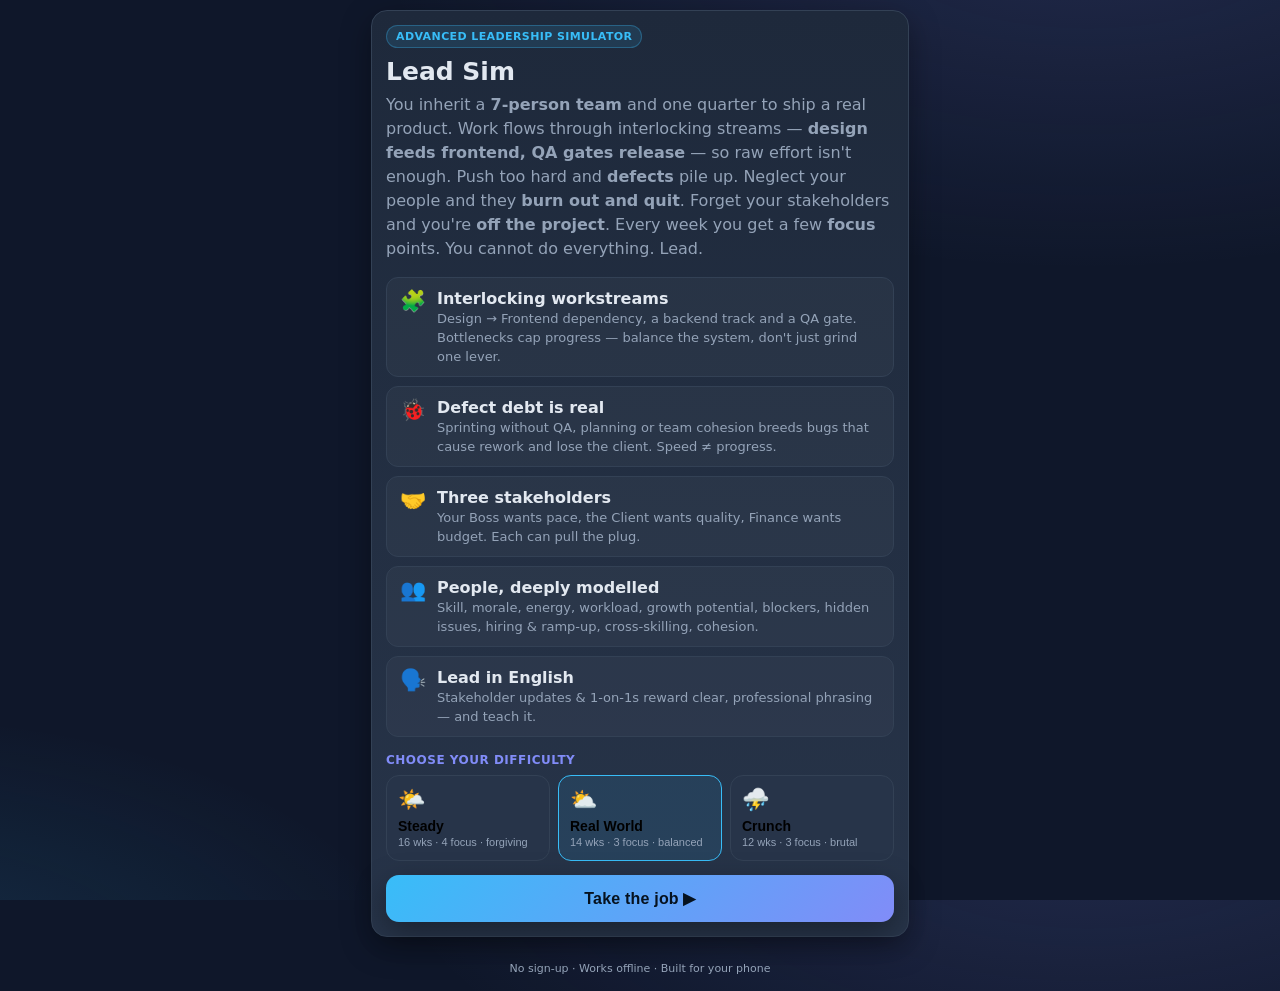
==== commit 59f6bda6: "Deepen Lead Sim into an advanced systems simulation Rework the simulator so progress depends on bala" ====
--- a/leadership-game.html
+++ b/leadership-game.html
@@ -4,13 +4,13 @@
   <meta charset="utf-8" />
   <meta name="viewport" content="width=device-width, initial-scale=1, maximum-scale=1, user-scalable=no, viewport-fit=cover" />
   <meta name="theme-color" content="#0f172a" />
-  <meta name="description" content="Lead Sim — a leadership work simulator. Run a team, ship a project, and master business English under real pressure." />
-  <title>Lead Sim — Leadership Work Simulator</title>
+  <meta name="description" content="Lead Sim — an advanced leadership work simulator. Run a 7-person team across interlocking workstreams, manage stakeholders, defects, hiring and burnout, and master business English." />
+  <title>Lead Sim — Advanced Leadership Simulator</title>
   <style>
     :root{
       --bg:#0f172a; --card:#1e293b; --card2:#273449; --line:#334155;
       --text:#e2e8f0; --muted:#94a3b8; --accent:#38bdf8; --accent2:#818cf8;
-      --good:#34d399; --bad:#fb7185; --warn:#fbbf24; --pur:#c084fc;
+      --good:#34d399; --bad:#fb7185; --warn:#fbbf24; --pur:#c084fc; --teal:#2dd4bf;
       --radius:16px; --shadow:0 10px 30px rgba(0,0,0,.35);
     }
     *{box-sizing:border-box;-webkit-tap-highlight-color:transparent}
@@ -24,24 +24,23 @@
         var(--bg);
       -webkit-font-smoothing:antialiased;overscroll-behavior:none;
     }
-    .app{max-width:540px;margin:0 auto;min-height:100%;display:flex;flex-direction:column;
-      padding:max(12px,env(safe-area-inset-top)) 12px max(12px,env(safe-area-inset-bottom))}
+    .app{max-width:560px;margin:0 auto;min-height:100%;display:flex;flex-direction:column;
+      padding:max(10px,env(safe-area-inset-top)) 11px max(12px,env(safe-area-inset-bottom))}
     .screen{display:none;animation:fade .3s ease}
     .screen.active{display:block}
     @keyframes fade{from{opacity:0;transform:translateY(8px)}to{opacity:1;transform:none}}
 
     h1{font-size:25px;margin:0 0 6px;line-height:1.15}
     h2{font-size:18px;margin:0 0 8px}
-    h3{font-size:13px;margin:0 0 8px;text-transform:uppercase;letter-spacing:.5px;color:var(--accent2)}
+    h3{font-size:12px;margin:0 0 8px;text-transform:uppercase;letter-spacing:.5px;color:var(--accent2)}
     p{line-height:1.5}
     .lead{color:var(--muted);margin-top:0}
     .card{background:linear-gradient(180deg,var(--card),var(--card2));border:1px solid var(--line);
-      border-radius:var(--radius);box-shadow:var(--shadow);padding:16px;margin-bottom:12px}
+      border-radius:var(--radius);box-shadow:var(--shadow);padding:14px;margin-bottom:11px}
     .tag{display:inline-block;font-size:11px;font-weight:700;letter-spacing:.4px;text-transform:uppercase;
       color:var(--accent);background:rgba(56,189,248,.12);border:1px solid rgba(56,189,248,.3);
       padding:4px 9px;border-radius:999px;margin-bottom:10px}
 
-    /* buttons */
     .btn{appearance:none;border:0;cursor:pointer;width:100%;padding:14px 16px;border-radius:13px;
       font-size:16px;font-weight:800;letter-spacing:.2px;color:#06121f;
       background:linear-gradient(135deg,var(--accent),var(--accent2));box-shadow:var(--shadow);
@@ -53,7 +52,7 @@
     .actions{display:flex;flex-direction:column;gap:9px;margin-top:14px}
 
     /* HUD */
-    .hud{display:flex;align-items:center;justify-content:space-between;gap:8px;margin-bottom:10px}
+    .hud{display:flex;align-items:center;justify-content:space-between;gap:8px;margin-bottom:9px}
     .hud .brand{display:flex;align-items:center;gap:9px;font-weight:800}
     .hud .logo{width:34px;height:34px;border-radius:10px;display:grid;place-items:center;font-size:18px;
       background:linear-gradient(135deg,var(--accent),var(--accent2));box-shadow:var(--shadow)}
@@ -68,66 +67,86 @@
     .dot{width:9px;height:9px;border-radius:50%;background:var(--line)}
     .dot.on{background:var(--accent)}
 
-    /* metric bars */
-    .metrics{display:grid;grid-template-columns:1fr 1fr;gap:8px}
-    .metric{background:rgba(255,255,255,.03);border:1px solid var(--line);border-radius:11px;padding:9px 10px}
-    .metric .top{display:flex;justify-content:space-between;align-items:baseline;margin-bottom:6px}
-    .metric .lab{font-size:11px;color:var(--muted);text-transform:uppercase;letter-spacing:.4px}
-    .metric .val{font-size:14px;font-weight:800}
-    .bar{height:7px;background:rgba(0,0,0,.3);border-radius:999px;overflow:hidden}
+    .metrics{display:grid;grid-template-columns:1fr 1fr 1fr;gap:7px}
+    .metric{background:rgba(255,255,255,.03);border:1px solid var(--line);border-radius:10px;padding:7px 8px}
+    .metric .top{display:flex;justify-content:space-between;align-items:baseline;margin-bottom:5px;gap:4px}
+    .metric .lab{font-size:9.5px;color:var(--muted);text-transform:uppercase;letter-spacing:.3px}
+    .metric .val{font-size:13px;font-weight:800;white-space:nowrap}
+    .bar{height:6px;background:rgba(0,0,0,.3);border-radius:999px;overflow:hidden}
     .bar > i{display:block;height:100%;border-radius:999px;transition:width .5s ease,background .3s}
-    .delta{font-size:11px;font-weight:800;margin-left:6px}
+    .delta{font-size:10px;font-weight:800;margin-left:4px}
     .delta.up{color:var(--good)} .delta.down{color:var(--bad)}
 
+    /* stakeholders */
+    .stake{display:grid;grid-template-columns:1fr 1fr 1fr;gap:7px}
+    .sh{background:rgba(255,255,255,.03);border:1px solid var(--line);border-radius:10px;padding:7px 8px;text-align:center}
+    .sh .nm{font-size:10px;color:var(--muted);display:flex;align-items:center;justify-content:center;gap:3px}
+    .sh .v{font-weight:800;font-size:14px;margin:2px 0 4px}
+
+    /* streams */
+    .streams{display:grid;gap:7px}
+    .stream{display:flex;align-items:center;gap:9px;background:rgba(255,255,255,.03);border:1px solid var(--line);border-radius:10px;padding:8px 10px}
+    .stream .ic{font-size:17px;width:22px;text-align:center}
+    .stream .info{flex:1;min-width:0}
+    .stream .nm{font-size:12px;font-weight:700;display:flex;justify-content:space-between;gap:6px}
+    .stream .nm .pc{color:var(--muted);font-weight:800}
+    .stream .warn{font-size:10px;color:var(--warn);margin-top:1px}
+
     /* team */
-    .team{display:grid;gap:8px}
-    .member{display:flex;gap:10px;align-items:center;background:rgba(255,255,255,.03);
-      border:1px solid var(--line);border-radius:12px;padding:10px}
-    .member.gone{opacity:.45;filter:grayscale(.6)}
-    .ava{flex:none;width:40px;height:40px;border-radius:11px;display:grid;place-items:center;font-size:18px;
+    .team{display:grid;gap:7px}
+    .member{display:flex;gap:9px;align-items:center;background:rgba(255,255,255,.03);
+      border:1px solid var(--line);border-radius:11px;padding:8px 9px}
+    .member.gone{opacity:.4;filter:grayscale(.6)}
+    .member.blk{border-color:rgba(251,113,133,.4)}
+    .ava{flex:none;width:36px;height:36px;border-radius:10px;display:grid;place-items:center;font-size:17px;
       background:linear-gradient(135deg,#334155,#1e293b);border:1px solid var(--line)}
     .member .info{flex:1;min-width:0}
-    .member .nm{font-weight:800;font-size:14px}
-    .member .ro{font-size:11px;color:var(--muted)}
-    .mini{display:flex;gap:8px;margin-top:5px}
+    .member .nm{font-weight:800;font-size:13px;display:flex;align-items:center;gap:6px;flex-wrap:wrap}
+    .member .ro{font-size:10px;color:var(--muted)}
+    .stchip{font-size:9px;font-weight:800;padding:1px 6px;border-radius:6px;text-transform:uppercase;letter-spacing:.3px}
+    .mini{display:flex;gap:7px;margin-top:5px}
     .mini .m{flex:1}
-    .mini .ml{font-size:9px;color:var(--muted);text-transform:uppercase;letter-spacing:.3px;margin-bottom:2px}
-    .mbar{height:5px;background:rgba(0,0,0,.3);border-radius:999px;overflow:hidden}
+    .mini .ml{font-size:8.5px;color:var(--muted);text-transform:uppercase;letter-spacing:.2px;margin-bottom:2px}
+    .mbar{height:4px;background:rgba(0,0,0,.3);border-radius:999px;overflow:hidden}
     .mbar > i{display:block;height:100%}
-    .badge{font-size:10px;font-weight:800;padding:2px 6px;border-radius:6px;white-space:nowrap}
+    .badge{font-size:9px;font-weight:800;padding:2px 6px;border-radius:6px;white-space:nowrap}
     .badge.note{background:rgba(251,191,36,.15);color:var(--warn);border:1px solid rgba(251,191,36,.3)}
+    .badge.blk{background:rgba(251,113,133,.15);color:var(--bad);border:1px solid rgba(251,113,133,.3)}
+    .badge.new{background:rgba(45,212,191,.15);color:var(--teal);border:1px solid rgba(45,212,191,.3)}
 
     /* event */
     .event{border-left:4px solid var(--pur);background:rgba(192,132,252,.06)}
     .event .who{color:var(--accent2);font-weight:800}
-    .scenario{font-size:15.5px;line-height:1.55;margin:6px 0 4px}
+    .scenario{font-size:15px;line-height:1.55;margin:6px 0 4px}
     .opt{text-align:left;width:100%;background:var(--card2);color:var(--text);border:1px solid var(--line);
-      border-radius:12px;padding:12px 14px;font-size:14.5px;line-height:1.45;cursor:pointer;
-      display:flex;gap:10px;align-items:flex-start;transition:transform .08s,border-color .15s,background .15s}
+      border-radius:12px;padding:12px 13px;font-size:14px;line-height:1.45;cursor:pointer;
+      display:flex;gap:10px;align-items:flex-start;transition:transform .08s,border-color .15s}
     .opt:active{transform:scale(.985)}
-    .opt .k{flex:none;width:24px;height:24px;border-radius:7px;background:rgba(255,255,255,.06);
+    .opt:disabled{opacity:.4}
+    .opt .k{flex:none;width:23px;height:23px;border-radius:7px;background:rgba(255,255,255,.06);
       border:1px solid var(--line);display:grid;place-items:center;font-weight:800;font-size:12px;color:var(--muted)}
     .cost{font-size:11px;color:var(--muted);margin-left:auto;white-space:nowrap;align-self:center}
 
     /* action menu */
-    .amenu{display:grid;gap:8px}
+    .amenu{display:grid;gap:7px}
     .act{display:flex;gap:10px;align-items:flex-start;text-align:left;width:100%;background:var(--card2);
-      color:var(--text);border:1px solid var(--line);border-radius:12px;padding:11px 13px;cursor:pointer;
+      color:var(--text);border:1px solid var(--line);border-radius:12px;padding:10px 12px;cursor:pointer;
       transition:transform .08s,border-color .15s}
     .act:active{transform:scale(.985)}
     .act:disabled{opacity:.4;cursor:default}
-    .act .ic{font-size:20px;flex:none;width:26px;text-align:center}
-    .act .ttl{display:block;font-weight:800;font-size:14px}
-    .act .ds{display:block;font-size:12px;color:var(--muted);margin-top:2px;line-height:1.35}
+    .act .ic{font-size:19px;flex:none;width:24px;text-align:center}
+    .act .ttl{display:block;font-weight:800;font-size:13.5px}
+    .act .ds{display:block;font-size:11.5px;color:var(--muted);margin-top:2px;line-height:1.35}
     .act .fc{margin-left:auto;align-self:center;font-size:11px;font-weight:800;color:var(--accent);white-space:nowrap}
+    .act .lock{margin-left:auto;align-self:center;font-size:10px;color:var(--muted);white-space:nowrap;max-width:84px;text-align:right;line-height:1.2}
 
     /* modal */
     .scrim{position:fixed;inset:0;background:rgba(2,6,23,.72);display:none;align-items:flex-end;
       justify-content:center;z-index:50;padding:0;backdrop-filter:blur(2px)}
     .scrim.show{display:flex;animation:fade .2s ease}
-    .sheet{width:100%;max-width:540px;background:linear-gradient(180deg,var(--card),var(--card2));
+    .sheet{width:100%;max-width:560px;background:linear-gradient(180deg,var(--card),var(--card2));
       border:1px solid var(--line);border-bottom:0;border-radius:18px 18px 0 0;box-shadow:var(--shadow);
-      padding:18px 16px max(18px,env(safe-area-inset-bottom));animation:up .25s ease;max-height:88vh;overflow:auto}
+      padding:18px 14px max(18px,env(safe-area-inset-bottom));animation:up .25s ease;max-height:90vh;overflow:auto}
     @keyframes up{from{transform:translateY(40px);opacity:.6}to{transform:none;opacity:1}}
     .fb{margin-top:12px;background:rgba(255,255,255,.04);border:1px solid var(--line);border-radius:12px;padding:12px}
     .fb .v{font-weight:800;margin-bottom:4px}
@@ -140,7 +159,6 @@
     .vocab dl{margin:0;display:grid;gap:7px}
     .vocab .term{font-weight:800} .vocab .term em{font-style:normal;color:var(--accent)}
     .vocab .def{color:var(--muted);font-size:13px;margin-top:1px}
-
     .pickgrid{display:grid;gap:8px;margin-top:6px}
 
     /* misc */
@@ -156,10 +174,6 @@
     .level-card .lv{font-size:22px} .level-card b{display:block;margin-top:5px;font-size:14px}
     .level-card span{color:var(--muted);font-size:11px}
 
-    .ribbon{text-align:center;font-size:12px;color:var(--muted);margin:2px 0 10px}
-    .resbar{display:flex;justify-content:space-between;font-size:13px;background:rgba(255,255,255,.03);
-      border:1px solid var(--line);border-radius:10px;padding:9px 11px;margin-bottom:7px}
-    .resbar b{color:var(--accent)}
     .score-ring{text-align:center;margin:4px 0 10px}
     .score-ring .big{font-size:48px;font-weight:900;line-height:1;
       background:linear-gradient(135deg,var(--accent),var(--accent2));-webkit-background-clip:text;background-clip:text;-webkit-text-fill-color:transparent}
@@ -169,13 +183,15 @@
       color:var(--text);border-radius:999px;padding:5px 10px;font-size:12px;margin:0 6px 6px 0}
     .toast{position:fixed;left:50%;bottom:18px;transform:translateX(-50%);background:var(--card2);
       border:1px solid var(--line);color:var(--text);padding:10px 16px;border-radius:999px;font-size:13px;
-      font-weight:700;box-shadow:var(--shadow);z-index:60;opacity:0;transition:opacity .25s;pointer-events:none}
+      font-weight:700;box-shadow:var(--shadow);z-index:60;opacity:0;transition:opacity .25s;pointer-events:none;max-width:90vw;text-align:center}
     .toast.show{opacity:1}
     footer{text-align:center;color:var(--muted);font-size:11px;padding:14px 0 4px}
     .endgrid{display:grid;grid-template-columns:1fr 1fr;gap:8px;margin:10px 0}
     .ec{background:rgba(255,255,255,.03);border:1px solid var(--line);border-radius:11px;padding:10px;text-align:center}
     .ec b{display:block;font-size:18px} .ec span{font-size:10px;color:var(--muted);text-transform:uppercase;letter-spacing:.4px}
-    .hint{font-size:12px;color:var(--muted);margin-top:8px;line-height:1.45}
+    .hint{font-size:12px;color:var(--muted);margin-top:9px;line-height:1.45;background:rgba(255,255,255,.03);border:1px solid var(--line);border-radius:10px;padding:9px 11px}
+    .sechead{display:flex;justify-content:space-between;align-items:center}
+    .collapse{font-size:11px;color:var(--muted);cursor:pointer}
   </style>
 </head>
 <body>
@@ -183,27 +199,26 @@
     <!-- ===== START ===== -->
     <section class="screen active" id="screen-start">
       <div class="card">
-        <span class="tag">Leadership Work Simulator</span>
+        <span class="tag">Advanced Leadership Simulator</span>
         <h1>Lead Sim</h1>
-        <p class="lead">You've just been promoted to lead a team. You have one quarter to <b>ship the project</b> — while keeping your people healthy, your stakeholders happy, and your budget alive. Every week you choose where to spend limited <b>focus</b>. There are no perfect moves, only trade-offs.</p>
+        <p class="lead">You inherit a <b>7-person team</b> and one quarter to ship a real product. Work flows through interlocking streams — <b>design feeds frontend, QA gates release</b> — so raw effort isn't enough. Push too hard and <b>defects</b> pile up. Neglect your people and they <b>burn out and quit</b>. Forget your stakeholders and you're <b>off the project</b>. Every week you get a few <b>focus</b> points. You cannot do everything. Lead.</p>
 
         <div class="features">
-          <div class="feature"><div class="ic">🧩</div><div><b>Manage a living team</b><span>People have skill, morale &amp; workload. Overload them and they burn out — or quit.</span></div></div>
-          <div class="feature"><div class="ic">⚖️</div><div><b>Juggle real trade-offs</b><span>Progress, quality, morale, trust, budget &amp; your own energy all pull against each other.</span></div></div>
-          <div class="feature"><div class="ic">🗣️</div><div><b>Lead in English</b><span>Status updates, 1-on-1s &amp; tough talks — strong professional English earns you trust.</span></div></div>
-          <div class="feature"><div class="ic">🎲</div><div><b>Survive the unexpected</b><span>Scope creep, outages, attrition and conflict hit when you least expect them.</span></div></div>
+          <div class="feature"><div class="ic">🧩</div><div><b>Interlocking workstreams</b><span>Design → Frontend dependency, a backend track and a QA gate. Bottlenecks cap progress — balance the system, don't just grind one lever.</span></div></div>
+          <div class="feature"><div class="ic">🐞</div><div><b>Defect debt is real</b><span>Sprinting without QA, planning or team cohesion breeds bugs that cause rework and lose the client. Speed ≠ progress.</span></div></div>
+          <div class="feature"><div class="ic">🤝</div><div><b>Three stakeholders</b><span>Your Boss wants pace, the Client wants quality, Finance wants budget. Each can pull the plug.</span></div></div>
+          <div class="feature"><div class="ic">👥</div><div><b>People, deeply modelled</b><span>Skill, morale, energy, workload, growth potential, blockers, hidden issues, hiring &amp; ramp-up, cross-skilling, cohesion.</span></div></div>
+          <div class="feature"><div class="ic">🗣️</div><div><b>Lead in English</b><span>Stakeholder updates &amp; 1-on-1s reward clear, professional phrasing — and teach it.</span></div></div>
         </div>
 
         <h3>Choose your difficulty</h3>
         <div class="level-grid" id="levelGrid">
-          <button class="level-card" data-level="intern"><div class="lv">🌤️</div><b>Calm Quarter</b><span>14 weeks · 4 focus · forgiving</span></button>
-          <button class="level-card selected" data-level="manager"><div class="lv">⛅</div><b>Real World</b><span>12 weeks · 3 focus · balanced</span></button>
-          <button class="level-card" data-level="founder"><div class="lv">⛈️</div><b>Crunch Mode</b><span>10 weeks · 3 focus · brutal</span></button>
+          <button class="level-card" data-level="intern"><div class="lv">🌤️</div><b>Steady</b><span>16 wks · 4 focus · forgiving</span></button>
+          <button class="level-card selected" data-level="manager"><div class="lv">⛅</div><b>Real World</b><span>14 wks · 3 focus · balanced</span></button>
+          <button class="level-card" data-level="founder"><div class="lv">⛈️</div><b>Crunch</b><span>12 wks · 3 focus · brutal</span></button>
         </div>
 
-        <div class="actions">
-          <button class="btn" id="btnStart">Start the quarter ▶</button>
-        </div>
+        <div class="actions"><button class="btn" id="btnStart">Take the job ▶</button></div>
       </div>
       <footer>No sign-up · Works offline · Built for your phone</footer>
     </section>
@@ -211,20 +226,30 @@
     <!-- ===== SIM ===== -->
     <section class="screen" id="screen-sim">
       <div class="hud">
-        <div class="brand"><div class="logo">🧭</div><div>Lead Sim<small id="hudGoal">Ship the project</small></div></div>
-        <div class="wk"><b id="hudWeek">Week 1 / 12</b><span id="hudPhase">Plan your week</span></div>
+        <div class="brand"><div class="logo">🧭</div><div>Lead Sim<small id="hudGoal">Real World</small></div></div>
+        <div class="wk"><b id="hudWeek">Week 1 / 14</b><span id="hudPhase">Plan your week</span></div>
       </div>
 
-      <div class="card" style="padding:12px 14px">
-        <div class="top" style="display:flex;justify-content:space-between;align-items:center;margin-bottom:10px">
+      <div class="card" style="padding:11px 12px">
+        <div class="top" style="display:flex;justify-content:space-between;align-items:center;margin-bottom:9px">
           <div class="focuschip">🎯 Focus <span class="dots" id="focusDots"></span></div>
-          <div style="font-size:12px;color:var(--muted)" id="deadlineNote"></div>
+          <div style="font-size:11.5px;color:var(--muted)" id="deadlineNote"></div>
         </div>
         <div class="metrics" id="metrics"></div>
       </div>
 
-      <div class="card" id="teamCard">
-        <h3>Your team</h3>
+      <div class="card" style="padding:11px 12px">
+        <h3 style="margin-bottom:7px">Stakeholders</h3>
+        <div class="stake" id="stake"></div>
+      </div>
+
+      <div class="card" style="padding:11px 12px">
+        <h3 style="margin-bottom:7px">Workstreams <span id="shipReq" style="float:right;color:var(--muted);font-weight:600;text-transform:none;letter-spacing:0"></span></h3>
+        <div class="streams" id="streams"></div>
+      </div>
+
+      <div class="card">
+        <div class="sechead"><h3>Your team</h3><span class="collapse" id="teamToggle">hide</span></div>
         <div class="team" id="team"></div>
       </div>
 
@@ -234,8 +259,8 @@
         <h3 id="actHead">Spend your focus</h3>
         <div class="amenu" id="amenu"></div>
         <div class="actions">
-          <button class="btn" id="btnAdvance">Advance to next week ▶</button>
-          <button class="btn ghost" id="btnQuitSim" style="margin-top:2px">Give up &amp; resign</button>
+          <button class="btn" id="btnAdvance">Run the week ▶</button>
+          <button class="btn ghost" id="btnQuitSim" style="margin-top:2px">Resign</button>
         </div>
         <div class="hint" id="actHint"></div>
       </div>
@@ -245,10 +270,7 @@
     <section class="screen" id="screen-end">
       <div class="card">
         <span class="tag" id="endTag">Quarter review</span>
-        <div class="score-ring">
-          <div class="big" id="endScore">0</div>
-          <div class="sub" id="endSub">Leadership score</div>
-        </div>
+        <div class="score-ring"><div class="big" id="endScore">0</div><div class="sub" id="endSub">Leadership score</div></div>
         <div class="rank" id="endRank">—</div>
         <p class="lead" id="endMsg" style="text-align:center"></p>
         <div class="endgrid" id="endGrid"></div>
@@ -258,11 +280,10 @@
           <button class="btn secondary" id="btnHome">Change difficulty</button>
         </div>
       </div>
-      <footer>Great leaders aren't born — they iterate.</footer>
+      <footer>Leadership is a system. Tune the whole thing.</footer>
     </section>
   </div>
 
-  <!-- modal -->
   <div class="scrim" id="scrim"><div class="sheet" id="sheet"></div></div>
   <div class="toast" id="toast"></div>
 
@@ -272,103 +293,165 @@
     const $=(id)=>document.getElementById(id);
     const clamp=(n,lo=0,hi=100)=>Math.max(lo,Math.min(hi,n));
     const rnd=(a,b)=>a+Math.random()*(b-a);
-    const pick=(a)=>a[Math.floor(Math.random()*a.length)];
     const round=(n)=>Math.round(n);
+    const pickOne=(a)=>a[Math.floor(Math.random()*a.length)];
     const shuffle=(a)=>{for(let i=a.length-1;i>0;i--){const j=Math.floor(Math.random()*(i+1));[a[i],a[j]]=[a[j],a[i]];}return a;};
 
-    /* ---------- difficulty config ---------- */
+    /* ---------- difficulty ---------- */
     const DIFF={
-      intern:{weeks:14,focus:4,burn:5,startBudget:125,moraleDrift:4.2,energyDrift:12,gainMult:1.12,trustHarsh:9,label:"Calm Quarter"},
-      manager:{weeks:12,focus:3,burn:7,startBudget:106,moraleDrift:5.6,energyDrift:15,gainMult:1.0,trustHarsh:7,label:"Real World"},
-      founder:{weeks:10,focus:3,burn:9,startBudget:102,moraleDrift:7.2,energyDrift:17,gainMult:0.92,trustHarsh:6,label:"Crunch Mode"},
+      intern :{weeks:16,focus:4,burn:7 ,budget:200,moraleDrift:3.4,energyDrift:11,out:1.00,defectK:0.85,blockRate:0.16,trustHarsh:10,label:"Steady"},
+      manager:{weeks:14,focus:3,burn:9 ,budget:175,moraleDrift:3.6,energyDrift:14,out:1.00,defectK:0.92,blockRate:0.22,trustHarsh:8 ,label:"Real World"},
+      founder:{weeks:12,focus:3,burn:11,budget:160,moraleDrift:5.2,energyDrift:16,out:0.97,defectK:1.10,blockRate:0.28,trustHarsh:6 ,label:"Crunch"},
     };
-    const OUT_PER=3.5; // base passive output per member-week (NOT enough to ship alone — you must invest focus in progress)
-
-    /* ---------- team templates ---------- */
+    const OUT=10.5; // base per-member weekly output — a healthy team carries the build; the leader keeps them healthy, unblocked, balanced & shippable
+
+    /* ---------- streams ---------- */
+    // build% = weighted(design,backend,frontend); qa is the release gate; pm gives clarity
+    const STREAM_META={
+      design  :{ic:"🎨",nm:"Design",   w:0.18},
+      backend :{ic:"🛠️",nm:"Backend",  w:0.42},
+      frontend:{ic:"📱",nm:"Frontend", w:0.40},
+      qa      :{ic:"✅",nm:"QA / Quality gate", w:0},
+      pm      :{ic:"🧭",nm:"Product / clarity", w:0},
+    };
+
+    /* ---------- roster (7) ---------- */
     const ROSTER=[
-      {name:"Maya",role:"Senior Engineer",ava:"👩‍💻",skill:78,morale:72,workload:62,trait:"Reliable but quietly overloaded",secret:"morale_fragile"},
-      {name:"Tom",role:"Junior Engineer",ava:"🧑‍💻",skill:42,morale:80,workload:55,trait:"Eager, needs mentoring to grow",secret:"high_growth"},
-      {name:"Priya",role:"Designer",ava:"🧑‍🎨",skill:70,morale:66,workload:58,trait:"Sharp ideas, feels unheard",secret:"wants_voice"},
-      {name:"Carlos",role:"Remote Engineer",ava:"🧑‍🔧",skill:64,morale:60,workload:50,trait:"Strong work, drifting out of the loop",secret:"isolation"},
+      {id:"maya"  ,name:"Maya"  ,ava:"👩‍💻",role:"Senior Backend Eng",primary:"backend" ,skill:82,morale:72,energy:80,load:64,pot:0.30,secret:"overloaded"},
+      {id:"raj"   ,name:"Raj"   ,ava:"🧑🏽‍💻",role:"Backend Eng"      ,primary:"backend" ,skill:56,morale:70,energy:84,load:55,pot:0.60,secret:null},
+      {id:"sofia" ,name:"Sofia" ,ava:"👩🏻‍💻",role:"Frontend Eng"     ,primary:"frontend",skill:66,morale:62,energy:80,load:58,pot:0.50,secret:"wants_voice"},
+      {id:"tom"   ,name:"Tom"   ,ava:"🧑‍💻",role:"Junior Frontend"   ,primary:"frontend",skill:38,morale:80,energy:90,load:48,pot:0.92,secret:"high_growth"},
+      {id:"priya" ,name:"Priya" ,ava:"🧑‍🎨",role:"Product Designer"  ,primary:"design"  ,skill:74,morale:66,energy:78,load:62,pot:0.40,secret:"bottleneck"},
+      {id:"carlos",name:"Carlos",ava:"🧑‍🔧",role:"QA Engineer"       ,primary:"qa"      ,skill:60,morale:58,energy:82,load:50,pot:0.50,secret:"isolation"},
+      {id:"nina"  ,name:"Nina"  ,ava:"🧑‍💼",role:"Product Manager"   ,primary:"pm"      ,skill:70,morale:68,energy:80,load:60,pot:0.35,secret:"glue"},
     ];
-
-    /* ---------- vocabulary helper ---------- */
-    function learn(list){ list.forEach(v=>S.vocab.set(v.term.replace(/<\/?em>/g,""),v)); }
-
-    /* ---------- state ---------- */
+    const HIRE_TEMPLATES={
+      backend :{role:"Backend Eng"  ,ava:"👨🏾‍💻",skill:62,pot:0.5},
+      frontend:{role:"Frontend Eng" ,ava:"👩🏼‍💻",skill:60,pot:0.5},
+      design  :{role:"Designer"     ,ava:"🧑🏿‍🎨",skill:64,pot:0.45},
+      qa      :{role:"QA Engineer"  ,ava:"🧑🏻‍🔧",skill:62,pot:0.5},
+    };
+
     let S=null, cfg=null;
 
     function newGame(level){
       cfg=DIFF[level];
       S={
-        level, week:1, focusLeft:cfg.focus, usedActions:{}, pending:[], firedOnce:{},
-        m:{progress:0,morale:70,quality:78,trust:60,budget:cfg.startBudget,energy:100,english:32},
-        prev:null,
-        team:ROSTER.map(t=>({...t})),
-        vocab:new Map(),
-        flags:{},
-        history:[],
+        level, week:1, focusLeft:cfg.focus, used:{}, pending:[], firedOnce:{}, teamHidden:false,
+        m:{ build:0, morale:69, cohesion:60, defects:6, budget:cfg.budget, quality:74 },
+        you:{ energy:100, english:32, reputation:55 },
+        stake:{ boss:58, client:60, finance:62 },
+        streams:{ design:0, backend:0, frontend:0, qa:0 },
+        prev:null, prevBuild:0,
+        team: ROSTER.map(t=>({...t, assign:t.primary, blocked:false, ramp:1, surfaced:false, surfacedDone:false})),
+        vocab:new Map(), flags:{}, scope:100, history:[],
       };
-      // first week always opens with an onboarding event
       queueEvent(EVENTS.find(e=>e.id==="kickoff"));
+      // a couple start a little blocked / nothing — keep clean first week
       render();
     }
 
-    /* ---------- metric definitions ---------- */
-    const MET=[
-      {k:"progress",lab:"Progress",fmt:v=>round(v)+"%",col:v=>grad(v)},
-      {k:"morale",lab:"Team morale",fmt:v=>round(v),col:v=>grad(v)},
-      {k:"trust",lab:"Stakeholder trust",fmt:v=>round(v),col:v=>grad(v)},
-      {k:"quality",lab:"Quality",fmt:v=>round(v),col:v=>grad(v)},
-      {k:"budget",lab:"Budget ($k)",fmt:v=>round(v),col:v=>grad(clamp(v/ (cfg.startBudget)*100))},
-      {k:"energy",lab:"Your energy",fmt:v=>round(v),col:v=>grad(v)},
-    ];
+    /* ---------- helpers ---------- */
+    const live=()=>S.team.filter(t=>!t.gone);
+    const onStream=(s)=>live().filter(t=>(t.assign||t.primary)===s);
+    const learn=(list)=>{ (list||[]).forEach(v=>S.vocab.set(v.term.replace(/<\/?em>/g,""),v)); };
+    function teamMorale(){ const l=live(); return l.length?l.reduce((a,t)=>a+t.morale,0)/l.length:0; }
+
+    // raw weekly output of one member toward their assigned stream
+    function memberOut(t){
+      if(t.gone) return 0;
+      let o=(t.skill/100)*(0.42+0.58*t.morale/100)*(0.62+0.38*clamp(t.energy)/100)*OUT*cfg.out;
+      if(t.load>85) o*=0.88;                       // overload inefficiency
+      if(t.blocked) o*=0.15;                       // blocked => almost nothing
+      if((t.assign||t.primary)!==t.primary) o*=0.62; // cross-skill penalty
+      if(t.ramp<1) o*=t.ramp;                      // new hire ramp
+      return o;
+    }
+    function streamRaw(s){ return onStream(s).reduce((a,t)=>a+memberOut(t),0); }
+
+    /* ---------- metric defs ---------- */
     function grad(v){ if(v>=66) return "linear-gradient(90deg,#22c55e,#34d399)"; if(v>=33) return "linear-gradient(90deg,#f59e0b,#fbbf24)"; return "linear-gradient(90deg,#ef4444,#fb7185)"; }
-
-    /* ---------- render ---------- */
+    function gradInv(v){ return grad(100-v); } // for defects (low is good)
+
     function render(){
       $("hudWeek").textContent=`Week ${S.week} / ${cfg.weeks}`;
       $("hudGoal").textContent=cfg.label;
-      const remaining=cfg.weeks-S.week;
-      const expected=100*S.week/cfg.weeks;
-      $("deadlineNote").innerHTML = `${remaining} week${remaining===1?"":"s"} left · target ≈ <b style="color:var(--text)">${round(expected)}%</b>`;
-      // focus dots
+      const remaining=cfg.weeks-S.week+1;
+      const expected=clamp(100*(S.week-1)/cfg.weeks);
+      $("deadlineNote").innerHTML=`${remaining} wk${remaining===1?"":"s"} left · pace target <b style="color:var(--text)">${round(expected)}%</b>`;
       const dots=$("focusDots"); dots.innerHTML="";
       for(let i=0;i<cfg.focus;i++){const d=document.createElement("span");d.className="dot"+(i<S.focusLeft?" on":"");dots.appendChild(d);}
-      // metrics
+
+      // metrics (6)
+      const M=[
+        {lab:"Progress",v:S.m.build,fmt:v=>round(v)+"%"},
+        {lab:"Morale",v:teamMorale(),fmt:v=>round(v)},
+        {lab:"Cohesion",v:S.m.cohesion,fmt:v=>round(v)},
+        {lab:"Defects",v:S.m.defects,fmt:v=>round(v),inv:true},
+        {lab:"Budget",v:S.m.budget,fmt:v=>"$"+round(v)+"k",raw:true,pct:clamp(S.m.budget/cfg.budget*100)},
+        {lab:"Your energy",v:S.you.energy,fmt:v=>round(v)},
+      ];
       const mm=$("metrics"); mm.innerHTML="";
-      MET.forEach(def=>{
-        const v=S.m[def.k];
-        const pct = def.k==="budget" ? clamp(v/cfg.startBudget*100) : clamp(v);
-        let deltaHtml="";
-        if(S.prev){
-          const dv=S.m[def.k]-S.prev[def.k];
-          if(Math.abs(dv)>=0.8){ deltaHtml=`<span class="delta ${dv>0?'up':'down'}">${dv>0?'▲':'▼'}${Math.abs(round(dv))}</span>`; }
-        }
+      M.forEach(d=>{
+        const pct = d.raw? d.pct : clamp(d.v);
+        const col = d.inv? gradInv(d.v) : grad(pct);
+        let dh="";
+        if(S.prev && S.prev[d.lab]!=null){ const dv=d.v-S.prev[d.lab]; if(Math.abs(dv)>=0.8){const good=d.inv?dv<0:dv>0; dh=`<span class="delta ${good?'up':'down'}">${dv>0?'▲':'▼'}${Math.abs(round(dv))}</span>`;} }
         const el=document.createElement("div"); el.className="metric";
-        el.innerHTML=`<div class="top"><span class="lab">${def.lab}</span><span class="val">${def.fmt(v)}${deltaHtml}</span></div>
-          <div class="bar"><i style="width:${pct}%;background:${def.col(v)}"></i></div>`;
+        el.innerHTML=`<div class="top"><span class="lab">${d.lab}</span><span class="val">${d.fmt(d.v)}${dh}</span></div><div class="bar"><i style="width:${pct}%;background:${col}"></i></div>`;
         mm.appendChild(el);
       });
+
+      // stakeholders
+      const SH=[{k:"boss",ic:"👔",nm:"Boss",want:"pace"},{k:"client",ic:"🤝",nm:"Client",want:"quality"},{k:"finance",ic:"💰",nm:"Finance",want:"budget"}];
+      const sh=$("stake"); sh.innerHTML="";
+      SH.forEach(s=>{ const v=S.stake[s.k]; const el=document.createElement("div"); el.className="sh";
+        el.innerHTML=`<div class="nm">${s.ic} ${s.nm}</div><div class="v" style="color:${v<30?'var(--bad)':v<50?'var(--warn)':'var(--text)'}">${round(v)}</div><div class="bar"><i style="width:${clamp(v)}%;background:${grad(v)}"></i></div>`;
+        sh.appendChild(el); });
+
+      // streams
+      const ss=$("streams"); ss.innerHTML="";
+      $("shipReq").textContent=`ship: build 100% + defects ≤ ${SHIP_DEFECTS}`;
+      ["design","backend","frontend","qa"].forEach(k=>{
+        const v=S.streams[k]; const meta=STREAM_META[k];
+        let warn="";
+        if(k==="frontend" && v>=S.streams.design+8 && S.streams.design<100) warn=`⚠ blocked on design (${round(S.streams.design)}%)`;
+        if(k==="qa" && S.m.build-v>22) warn=`⚠ QA is falling behind the build`;
+        if(k==="design" && S.streams.design<S.streams.frontend+2 && S.streams.frontend>5 && S.streams.design<100) warn=`⚠ design is the bottleneck`;
+        const headcount=onStream(k).length;
+        const el=document.createElement("div"); el.className="stream";
+        el.innerHTML=`<div class="ic">${meta.ic}</div><div class="info"><div class="nm"><span>${meta.nm} <span style="color:var(--muted);font-weight:600">· ${headcount}p</span></span><span class="pc">${round(v)}%</span></div><div class="bar" style="margin-top:4px"><i style="width:${clamp(v)}%;background:${grad(v)}"></i></div>${warn?`<div class="warn">${warn}</div>`:""}</div>`;
+        ss.appendChild(el);
+      });
+
       // team
       const tm=$("team"); tm.innerHTML="";
+      $("team").style.display=S.teamHidden?"none":"grid"; $("teamToggle").textContent=S.teamHidden?"show":"hide";
       S.team.forEach(t=>{
-        const el=document.createElement("div"); el.className="member"+(t.gone?" gone":"");
-        const note = t.gone ? `<span class="badge note">Left the team</span>`
-          : (t.surfaced ? `<span class="badge note" title="${t.trait}">⚠ needs attention</span>` : "");
-        el.innerHTML=`<div class="ava">${t.ava}</div>
-          <div class="info"><div style="display:flex;justify-content:space-between;gap:6px;align-items:center">
-            <div><div class="nm">${t.name}</div><div class="ro">${t.role}</div></div>${note}</div>
-            <div class="mini">
-              <div class="m"><div class="ml">Skill</div><div class="mbar"><i style="width:${clamp(t.skill)}%;background:${grad(t.skill)}"></i></div></div>
-              <div class="m"><div class="ml">Morale</div><div class="mbar"><i style="width:${clamp(t.morale)}%;background:${grad(t.morale)}"></i></div></div>
-              <div class="m"><div class="ml">Load</div><div class="mbar"><i style="width:${clamp(t.workload)}%;background:${t.workload>80?'linear-gradient(90deg,#ef4444,#fb7185)':t.workload>65?'linear-gradient(90deg,#f59e0b,#fbbf24)':'linear-gradient(90deg,#22c55e,#34d399)'}"></i></div></div>
-            </div></div>`;
+        const el=document.createElement("div"); el.className="member"+(t.gone?" gone":"")+(t.blocked?" blk":"");
+        const scol={backend:"rgba(56,189,248,.18)",frontend:"rgba(129,140,248,.18)",design:"rgba(192,132,252,.18)",qa:"rgba(45,212,191,.18)",pm:"rgba(251,191,36,.18)"}[(t.assign||t.primary)];
+        const stxt={backend:"#7dd3fc",frontend:"#a5b4fc",design:"#d8b4fe",qa:"#5eead4",pm:"#fcd34d"}[(t.assign||t.primary)];
+        const crossed=(t.assign||t.primary)!==t.primary;
+        let badge="";
+        if(t.gone) badge=`<span class="badge note">left</span>`;
+        else if(t.blocked) badge=`<span class="badge blk">⛔ blocked</span>`;
+        else if(t.ramp<1) badge=`<span class="badge new">ramping ${round(t.ramp*100)}%</span>`;
+        else if(t.surfaced) badge=`<span class="badge note">⚠ needs you</span>`;
+        el.innerHTML=`<div class="ava">${t.ava}</div><div class="info">
+          <div class="nm">${t.name} <span class="stchip" style="background:${scol};color:${stxt}">${STREAM_META[t.assign||t.primary].nm}${crossed?"*":""}</span> ${badge}</div>
+          <div class="ro">${t.role}${crossed?` · on ${STREAM_META[t.assign].nm}`:""}</div>
+          <div class="mini">
+            <div class="m"><div class="ml">Skill</div><div class="mbar"><i style="width:${clamp(t.skill)}%;background:${grad(t.skill)}"></i></div></div>
+            <div class="m"><div class="ml">Morale</div><div class="mbar"><i style="width:${clamp(t.morale)}%;background:${grad(t.morale)}"></i></div></div>
+            <div class="m"><div class="ml">Energy</div><div class="mbar"><i style="width:${clamp(t.energy)}%;background:${grad(t.energy)}"></i></div></div>
+            <div class="m"><div class="ml">Load</div><div class="mbar"><i style="width:${clamp(t.load)}%;background:${t.load>85?'linear-gradient(90deg,#ef4444,#fb7185)':t.load>70?'linear-gradient(90deg,#f59e0b,#fbbf24)':'linear-gradient(90deg,#22c55e,#34d399)'}"></i></div></div>
+          </div></div>`;
         tm.appendChild(el);
       });
-      // events vs actions
+
       renderEventSlot();
     }
+    $("teamToggle").onclick=()=>{ S.teamHidden=!S.teamHidden; render(); };
 
     function renderEventSlot(){
       const slot=$("eventSlot"); slot.innerHTML="";
@@ -377,564 +460,551 @@
         const ev=S.pending[0];
         const c=document.createElement("div"); c.className="card event";
         c.innerHTML=`<span class="tag" style="color:var(--pur);background:rgba(192,132,252,.12);border-color:rgba(192,132,252,.3)">${ev.kind||"Situation"}</span>
-          <h2>${ev.title}</h2><div class="scenario">${ev.text}</div><div class="amenu" style="margin-top:12px" id="evOpts"></div>`;
+          <h2>${ev.title}</h2><div class="scenario">${typeof ev.text==="function"?ev.text():ev.text}</div><div class="amenu" id="evOpts" style="margin-top:12px"></div>`;
         slot.appendChild(c);
-        const keys=["A","B","C","D"];
+        const keys=["A","B","C","D"]; const opts=$("evOpts");
         ev.options.forEach((o,i)=>{
           const b=document.createElement("button"); b.className="opt";
           b.innerHTML=`<span class="k">${keys[i]}</span><span>${o.t}</span>${o.cost?`<span class="cost">🎯 ${o.cost}</span>`:""}`;
-          b.disabled = o.cost && o.cost>S.focusLeft;
+          b.disabled=o.cost&&o.cost>S.focusLeft;
           b.onclick=()=>chooseEvent(ev,o);
-          $("evOpts") ? $("evOpts").appendChild(b) : c.querySelector("#evOpts").appendChild(b);
+          opts.appendChild(b);
         });
-      } else {
-        $("actionCard").style.display="block";
-        renderActions();
-      }
+      } else { $("actionCard").style.display="block"; renderActions(); }
     }
 
     /* ---------- ACTIONS ---------- */
+    // avail(): returns null if available, or a short reason string if locked
     const ACTIONS=[
-      {id:"oneonone",ic:"☕",ttl:"Hold a 1-on-1",ds:"Reconnect with one person. Lifts their morale, may surface hidden issues.",cost:1,target:true,run:doOneOnOne},
-      {id:"mentor",ic:"🧑‍🏫",ttl:"Mentor / pair up",ds:"Coach a teammate. Grows their skill, costs your energy.",cost:1,target:true,run:doMentor},
-      {id:"shield",ic:"🛡️",ttl:"Shield deep work",ds:"Block distractions so the team ships. +Progress, +morale, −your energy.",cost:1,run:doShield},
-      {id:"plan",ic:"🗂️",ttl:"Plan & prioritise",ds:"Tighten scope and quality. Boosts next week's output and quality.",cost:1,run:doPlan},
-      {id:"sync",ic:"📣",ttl:"Stakeholder sync",ds:"Update your boss in English. Done well, it earns real trust.",cost:1,run:doSync},
-      {id:"rebalance",ic:"⚖️",ttl:"Rebalance workload",ds:"Move work off whoever is overloaded. Protects morale.",cost:1,target:true,run:doRebalance},
-      {id:"debt",ic:"🧹",ttl:"Pay down tech debt",ds:"Invest in quality now to avoid bugs later. Slight progress cost.",cost:1,run:doDebt},
-      {id:"team",ic:"🎉",ttl:"Team morale boost",ds:"A team lunch / offsite. Lifts everyone, spends budget.",cost:1,run:doTeam},
-      {id:"rest",ic:"🌙",ttl:"Recharge yourself",ds:"Step back and recover energy. Burnt-out leaders sink teams.",cost:1,run:doRest},
+      {id:"sprint",ic:"⚡",ttl:"Run a focused sprint",ds:"Push one workstream hard. Big short-term gain — but diminishing each time and it raises defect risk.",cost:1,run:doSprint},
+      {id:"unblock",ic:"🔓",ttl:"Remove blockers",ds:"Make decisions & clear dependencies so blocked people can work again.",cost:1,
+        avail:()=>live().some(t=>t.blocked)?null:"nobody blocked",run:doUnblock},
+      {id:"plan",ic:"🗂️",ttl:"Plan & prioritise",ds:"Create clarity: cuts integration tax & defect risk, fewer blockers, boosts next week.",cost:1,run:doPlan},
+      {id:"qa",ic:"🧪",ttl:"Quality / QA push",ds:"Burn down defect debt and reassure the client. The release gate.",cost:1,run:doQA},
+      {id:"assign",ic:"🔀",ttl:"Reassign someone",ds:"Move a person to a lagging stream (cross-skill at reduced output) to fix a bottleneck.",cost:1,
+        avail:()=>live().length>1?null:"no one to move",run:doAssign},
+      {id:"mentor",ic:"🧑‍🏫",ttl:"Mentor / coach",ds:"Grow one person's skill — biggest payoff on high-potential juniors & new hires.",cost:1,run:doMentor},
+      {id:"oneonone",ic:"☕",ttl:"Hold a 1-on-1",ds:"Lift one person's morale, surface hidden issues. (English)",cost:1,run:doOneOnOne},
+      {id:"sync",ic:"📣",ttl:"Stakeholder sync",ds:"Manage Boss / Client / Finance. Strong English earns real trust. (English)",cost:1,run:doSync},
+      {id:"cohesion",ic:"🎉",ttl:"Team building",ds:"Raise cohesion & morale (a collaboration multiplier). Costs budget.",cost:1,
+        avail:()=>S.m.budget>=10?null:"need $10k",run:doCohesion},
+      {id:"rebalance",ic:"⚖️",ttl:"Rebalance workload",ds:"Take work off whoever's overloaded before they burn out.",cost:1,
+        avail:()=>live().some(t=>t.load>68)?null:"loads are fine",run:doRebalance},
+      {id:"hire",ic:"➕",ttl:"Hire into a stream",ds:"Add capacity (ramps up over weeks). Costs budget & some cohesion.",cost:1,
+        avail:()=>S.m.budget>=cfg.burn*2.4?null:"budget too low",run:doHire},
+      {id:"rest",ic:"🌙",ttl:"Recharge yourself",ds:"Recover your energy. A burnt-out leader makes bad calls.",cost:1,run:doRest},
     ];
 
     function renderActions(){
       const m=$("amenu"); m.innerHTML="";
-      $("actHead").textContent = S.focusLeft>0 ? `Spend your focus · ${S.focusLeft} left` : "Out of focus — advance the week";
+      $("actHead").textContent = S.focusLeft>0 ? `Spend your focus · ${S.focusLeft} left` : "Out of focus — run the week";
       ACTIONS.forEach(a=>{
-        const used=S.usedActions[a.id]||0;
-        const b=document.createElement("button"); b.className="act";
-        b.disabled = S.focusLeft<a.cost;
-        b.innerHTML=`<span class="ic">${a.ic}</span><span style="flex:1"><span class="ttl">${a.ttl}${used?` <span style="color:var(--muted);font-weight:600">×${used}</span>`:""}</span><span class="ds">${a.ds}</span></span><span class="fc">🎯 ${a.cost}</span>`;
-        b.onclick=()=>{ if(S.focusLeft<a.cost) return; a.run(a); };
+        const reason = a.avail?a.avail():null;
+        const used=S.used[a.id]||0;
+        const locked = reason || S.focusLeft<a.cost;
+        const b=document.createElement("button"); b.className="act"; b.disabled=locked;
+        const right = reason ? `<span class="lock">${reason}</span>` : `<span class="fc">🎯 ${a.cost}</span>`;
+        b.innerHTML=`<span class="ic">${a.ic}</span><span style="flex:1"><span class="ttl">${a.ttl}${used?` <span style="color:var(--muted);font-weight:600">×${used}</span>`:""}</span><span class="ds">${a.ds}</span></span>${right}`;
+        b.onclick=()=>{ if(locked) return; a.run(a); };
         m.appendChild(b);
       });
-      const hint=$("actHint");
-      const exp=100*S.week/cfg.weeks;
-      if(S.m.energy<30) hint.innerHTML="⚠ You're running on empty. A burnt-out leader drags the whole team down — consider <b>Recharge</b>.";
-      else if(S.m.progress < exp-12) hint.innerHTML="⏰ You're behind the target pace. Shielding deep work and good planning compound over time.";
-      else if(S.m.trust<35) hint.innerHTML="📉 Your stakeholder is losing confidence. A strong <b>sync</b> in clear English buys you room.";
-      else if(S.team.some(t=>!t.gone&&t.morale<35)) hint.innerHTML="💛 Someone's morale is low. Unaddressed, low morale becomes attrition.";
-      else hint.innerHTML="Tip: you rarely have focus for everything. Protect your highest-leverage lever each week.";
-    }
-
-    function spend(cost){ S.focusLeft-=cost; }
-
-    /* ---------- generic modal ---------- */
+      $("actHint").innerHTML=coachHint();
+    }
+    function coachHint(){
+      const exp=clamp(100*(S.week-1)/cfg.weeks);
+      if(S.you.energy<28) return "⚠ You're running on empty — burnt-out leaders make poor calls. <b>Recharge</b>.";
+      if(S.m.defects>SHIP_DEFECTS+18) return "🐞 Defect debt is dangerous: it blocks release and erodes the client. <b>QA push</b>.";
+      if(live().some(t=>t.blocked)) return "⛔ Someone's blocked and barely producing. <b>Remove blockers</b> to restore flow.";
+      const minS=["design","backend","frontend"].reduce((a,k)=>S.streams[k]<S.streams[a]?k:a,"design");
+      if(S.m.build<exp-8) return `⏰ Behind pace. Your bottleneck looks like <b>${STREAM_META[minS].nm}</b> — sprint it, or reassign people to it.`;
+      if(Math.min(S.stake.boss,S.stake.client,S.stake.finance)<38) return "📉 A stakeholder is losing faith. A focused <b>sync</b> in clear English buys room.";
+      if(live().some(t=>!t.gone&&t.morale<35)) return "💛 Low morale becomes attrition. A <b>1-on-1</b> or team building helps.";
+      return "Tip: progress is capped by your <b>weakest stream</b> and your <b>defects</b>. Balance the system — grinding one lever won't ship it.";
+    }
+
+    const spend=(c)=>{S.focusLeft-=c;};
+    const bump=(id)=>{S.used[id]=(S.used[id]||0)+1;};
+
+    /* ---------- modal infra ---------- */
     function modal(html){ $("sheet").innerHTML=html; $("scrim").classList.add("show"); }
     function closeModal(){ $("scrim").classList.remove("show"); }
     $("scrim").addEventListener("click",e=>{ if(e.target===$("scrim")) closeModal(); });
-
-    function effsHtml(effs){
-      if(!effs||!effs.length) return "";
-      return `<div class="effs">${effs.map(e=>`<span class="eff ${e.v>0?'up':'down'}">${e.l} ${e.v>0?'+':''}${e.v}</span>`).join("")}</div>`;
-    }
-    function vocabHtml(list){
-      if(!list||!list.length) return "";
-      return `<div class="vocab"><h3>📘 English in context</h3><dl>${list.map(v=>`<div><div class="term">${v.term}</div><div class="def">${v.def}</div></div>`).join("")}</dl></div>`;
-    }
-    // result modal with verdict + effects + vocab, single Continue
+    function effsHtml(effs){ return (effs&&effs.length)?`<div class="effs">${effs.map(e=>`<span class="eff ${e.v>0?'up':'down'}">${e.l} ${e.v>0?'+':''}${e.v}</span>`).join("")}</div>`:""; }
+    function vocabHtml(list){ return (list&&list.length)?`<div class="vocab"><h3>📘 English in context</h3><dl>${list.map(v=>`<div><div class="term">${v.term}</div><div class="def">${v.def}</div></div>`).join("")}</dl></div>`:""; }
     function showResult({title,verdict,vclass,why,effs,vocab,onClose}){
-      modal(`<h2>${title}</h2>
-        <div class="fb"><div class="v ${vclass||''}">${verdict||""}</div><div class="why">${why||""}</div>${effsHtml(effs)}</div>
-        ${vocabHtml(vocab)}
-        <div class="actions"><button class="btn" id="mOk">Continue</button></div>`);
+      modal(`<h2>${title}</h2><div class="fb"><div class="v ${vclass||''}">${verdict||""}</div><div class="why">${why||""}</div>${effsHtml(effs)}</div>${vocabHtml(vocab)}<div class="actions"><button class="btn" id="mOk">Continue</button></div>`);
       $("mOk").onclick=()=>{ closeModal(); if(onClose)onClose(); render(); };
     }
-    // pick a team member (non-gone), returns via callback
     function pickMember(prompt,filterFn,cb){
-      const elig=S.team.filter(t=>!t.gone && (!filterFn||filterFn(t)));
-      if(!elig.length){ toast("No one available for that."); return; }
-      modal(`<h2>${prompt}</h2><div class="pickgrid" id="pg"></div>
-        <div class="actions"><button class="btn ghost" id="pgCancel">Cancel</button></div>`);
-      elig.forEach(t=>{
-        const b=document.createElement("button"); b.className="act";
-        b.innerHTML=`<span class="ava">${t.ava}</span><span style="flex:1"><span class="ttl">${t.name}</span><span class="ds">${t.role} · morale ${round(t.morale)} · load ${round(t.workload)}</span></span>`;
-        b.onclick=()=>{ closeModal(); cb(t); };
-        $("pg").appendChild(b);
+      const elig=live().filter(t=>!filterFn||filterFn(t));
+      if(!elig.length){ toast("No one available."); return false; }
+      modal(`<h2>${prompt}</h2><div class="pickgrid" id="pg"></div><div class="actions"><button class="btn ghost" id="pgX">Cancel</button></div>`);
+      elig.forEach(t=>{ const b=document.createElement("button"); b.className="act";
+        b.innerHTML=`<span class="ava">${t.ava}</span><span style="flex:1"><span class="ttl">${t.name}</span><span class="ds">${t.role} · ${STREAM_META[t.assign||t.primary].nm} · morale ${round(t.morale)} · load ${round(t.load)}</span></span>`;
+        b.onclick=()=>{ closeModal(); cb(t); }; $("pg").appendChild(b); });
+      $("pgX").onclick=closeModal; return true;
+    }
+    function pickStream(prompt,cb,filter){
+      const ks=["design","backend","frontend","qa"].filter(k=>!filter||filter(k));
+      modal(`<h2>${prompt}</h2><div class="pickgrid" id="pg"></div><div class="actions"><button class="btn ghost" id="pgX">Cancel</button></div>`);
+      ks.forEach(k=>{ const b=document.createElement("button"); b.className="act";
+        b.innerHTML=`<span class="ic">${STREAM_META[k].ic}</span><span style="flex:1"><span class="ttl">${STREAM_META[k].nm}</span><span class="ds">${round(S.streams[k])}% done · ${onStream(k).length} people</span></span>`;
+        b.onclick=()=>{ closeModal(); cb(k); }; $("pg").appendChild(b); });
+      $("pgX").onclick=closeModal;
+    }
+    function englishChoice({title,setup,opts,vocab,onResolve}){
+      modal(`<h2>${title}</h2><div class="scenario">${setup}</div><div class="amenu" id="ec" style="margin-top:12px"></div>`);
+      const keys=["A","B","C"];
+      shuffle(opts.slice()).forEach((o,i)=>{ const b=document.createElement("button"); b.className="opt";
+        b.innerHTML=`<span class="k">${keys[i]}</span><span>“${o.t}”</span>`;
+        b.onclick=()=>{ closeModal(); if(vocab)learn(vocab); onResolve(o); }; $("ec").appendChild(b); });
+    }
+    const afterAct=()=>{ if(S.focusLeft<=0) toast("Out of focus — run the week ▶"); };
+
+    /* ---------- action impls ---------- */
+    function doSprint(a){
+      pickStream("Which workstream do you sprint?",(k)=>{
+        spend(a.cost); bump(a.id);
+        const n=onStream(k).length;
+        if(n===0){ showResult({title:"Sprint",verdict:"Nobody's on that stream.",vclass:"mid",why:"You can't sprint a stream with no one assigned. Reassign or hire into it first.",effs:[],onClose:afterAct}); return; }
+        const dim=Math.pow(0.62, (S.flags["sprint_"+k]||0));     // diminishing per-stream this week
+        const moraleAvg=onStream(k).reduce((x,t)=>x+t.morale,0)/n;
+        let gain=rnd(5.5,7.5)*(0.55+0.45*moraleAvg/100)*(0.6+0.1*n)*dim;
+        // frontend can't outrun design
+        if(k==="frontend"){ const cap=S.streams.design+16; if(S.streams.frontend+gain>cap){ gain=Math.max(0,cap-S.streams.frontend); } }
+        S.streams[k]=clamp(S.streams[k]+gain);
+        S.flags["sprint_"+k]=(S.flags["sprint_"+k]||0)+1;
+        S.flags.sprintPush=(S.flags.sprintPush||0)+1;             // raises defect risk at week end
+        S.you.energy=clamp(S.you.energy-13);
+        onStream(k).forEach(t=>{ t.load=clamp(t.load+6); t.energy=clamp(t.energy-4); });
+        const note = (k==="frontend"&&gain<1)?" Frontend is <b>capped by design</b> — pushing it just wastes effort.":(dim<0.5?" Returns are <b>diminishing</b> — a second/third sprint on the same stream does little.":"");
+        showResult({title:`Sprint: ${STREAM_META[k].nm}`,verdict:gain>3?"The stream jumps forward.":"Limited movement.",vclass:gain>3?"good":"mid",
+          why:`The team pushes hard on ${STREAM_META[k].nm} (+${round(gain)}%).${note} Sprinting raises defect risk and tires people — sustainable only in bursts.`,
+          effs:[{l:STREAM_META[k].nm,v:round(gain)},{l:"Your energy",v:-13},{l:"Defect risk",v:+1}],
+          vocab:[{term:"to <em>sprint</em>",def:"a short burst of focused, intense work."},{term:"<em>diminishing returns</em>",def:"each extra unit of effort yields less."}],
+          onClose:afterAct});
       });
-      $("pgCancel").onclick=closeModal;
-    }
-    // English phrasing mini-choice. opts:[{t,quality:'best'|'ok'|'poor'}]
-    function englishChoice({title,setup,opts,onResolve,vocab}){
-      modal(`<h2>${title}</h2><div class="scenario">${setup}</div>
-        <div class="amenu" id="ecOpts" style="margin-top:12px"></div>`);
-      const keys=["A","B","C"];
-      shuffle(opts).forEach((o,i)=>{
-        const b=document.createElement("button"); b.className="opt";
-        b.innerHTML=`<span class="k">${keys[i]}</span><span>“${o.t}”</span>`;
-        b.onclick=()=>{ closeModal(); if(vocab)learn(vocab); onResolve(o,vocab); };
-        $("ecOpts").appendChild(b);
-      });
-    }
-
-    /* ---------- action implementations ---------- */
-    function doOneOnOne(a){
-      pickMember("Who do you sit down with?",null,(t)=>{
-        spend(a.cost); bump("usedActions",a.id);
-        // english micro-moment
-        englishChoice({
-          title:`1-on-1 with ${t.name}`,
-          setup:`${t.name} seems a little off. You want to open the door without putting them on the spot. How do you start?`,
-          opts:[
-            {t:"How are you really doing lately? I've noticed you've been quieter.",quality:"best"},
-            {t:"Is something wrong? You need to be more engaged.",quality:"poor"},
-            {t:"Anything you want to talk about? No pressure at all.",quality:"ok"},
-          ],
-          vocab:[
-            {term:"to <em>check in</em> with someone",def:"to ask sincerely how they're doing."},
-            {term:"<em>no pressure</em>",def:"a phrase that signals the other person is free to decline."},
-            {term:"to <em>put someone on the spot</em>",def:"to force them to respond before they're ready."},
-          ],
-          onResolve:(o,vocab)=>{
-            let mb=8, em=2; let why, vclass, verdict;
-            if(o.quality==="best"){mb=14;em=4;verdict="✓ A genuine, specific opening.";vclass="good";why="Naming what you noticed — without judgement — makes people feel <b>seen</b>. "+t.name+" opens up.";}
-            else if(o.quality==="ok"){mb=8;em=2;verdict="~ Warm, if a little vague.";vclass="mid";why="Kind, but a general opener gets a general answer. Still, the gesture lands.";}
-            else {mb=2;em=1;verdict="✗ That reads as a reprimand.";vclass="bad";why="'You need to be more engaged' frames a feeling as a performance problem and makes people defensive.";}
-            t.morale=clamp(t.morale+mb); S.m.english=clamp(S.m.english+em); S.m.morale=clamp(S.m.morale+mb*0.3);
-            // surface secret
-            let reveal="";
-            if(t.secret && !t.surfacedDone && o.quality!=="poor"){
-              t.surfaced=true; t.surfacedDone=true; reveal=" "+secretText(t);
-            }
-            showResult({title:`1-on-1 with ${t.name}`,verdict,vclass,why:why+reveal,
-              effs:[{l:t.name+" morale",v:mb},{l:"English",v:em}],vocab,
-              onClose:()=>{ if(S.focusLeft<=0) maybePromptAdvance(); }});
-          }
+    }
+
+    function doUnblock(a){
+      spend(a.cost); bump(a.id);
+      const blocked=live().filter(t=>t.blocked); blocked.forEach(t=>{t.blocked=false;t.morale=clamp(t.morale+4);});
+      S.you.energy=clamp(S.you.energy-5);
+      showResult({title:"Removing blockers",verdict:"You clear the path.",vclass:"good",
+        why:`You chase decisions, resolve dependencies and answer the open questions stalling ${blocked.map(t=>t.name).join(", ")}. Blocked people produce almost nothing — unblocking is pure leverage.`,
+        effs:[{l:"Unblocked",v:blocked.length},{l:"Their morale",v:4}],
+        vocab:[{term:"to <em>unblock someone</em>",def:"to remove what's stopping them from progressing."},{term:"<em>blocker</em>",def:"a dependency or decision that halts work."}],
+        onClose:afterAct});
+    }
+
+    function doPlan(a){
+      spend(a.cost); bump(a.id);
+      S.flags.planned=true; S.m.quality=clamp(S.m.quality+4);
+      showResult({title:"Planning & prioritising",verdict:"You create clarity.",vclass:"good",
+        why:"You sequence the work, cut low-value scope and align the streams. Next week's output gets a multiplier, fewer people get blocked, and defect risk drops because nobody's guessing.",
+        effs:[{l:"Next-week output",v:+18},{l:"Defect risk",v:-2},{l:"Quality",v:4}],
+        vocab:[{term:"to <em>prioritise</em>",def:"decide what matters most and do it first."},{term:"to <em>sequence work</em>",def:"order tasks so dependencies are ready in time."}],
+        onClose:afterAct});
+    }
+
+    function doQA(a){
+      spend(a.cost); bump(a.id);
+      const reduce=round(rnd(9,14)+ (onStream("qa").length*3));
+      S.m.defects=clamp(S.m.defects-reduce,0,999); S.m.quality=clamp(S.m.quality+6);
+      S.streams.qa=clamp(S.streams.qa+rnd(4,7));
+      S.stake.client=clamp(S.stake.client+5);
+      showResult({title:"Quality / QA push",verdict:"You harden the release.",vclass:"good",
+        why:`You invest in testing and bug-fixing. Defect debt drops by ${reduce} and the client relaxes. Without this, the release gate stays shut no matter how 'done' the build looks.`,
+        effs:[{l:"Defects",v:-reduce},{l:"Client",v:5},{l:"Quality",v:6}],
+        vocab:[{term:"<em>defect debt</em>",def:"accumulated bugs and quality shortcuts."},{term:"to <em>burn down</em> (a backlog)",def:"to steadily reduce it to zero."}],
+        onClose:afterAct});
+    }
+
+    function doAssign(a){
+      pickMember("Move whom?",null,(t)=>{
+        pickStream(`Move ${t.name} to which stream?`,(k)=>{
+          spend(a.cost); bump(a.id);
+          const from=t.assign||t.primary; t.assign=k;
+          const cross=k!==t.primary;
+          t.morale=clamp(t.morale+(cross?-3:3));
+          showResult({title:`${t.name} → ${STREAM_META[k].nm}`,verdict:cross?"Cross-skilling — useful but costly.":"Back in their lane.",vclass:cross?"mid":"good",
+            why:cross?`${t.name} moves from ${STREAM_META[from].nm} to ${STREAM_META[k].nm}. They'll work at about <b>62% efficiency</b> outside their specialty, and it's a small morale hit — but it can unstick a bottleneck.`:`${t.name} returns to their home stream (${STREAM_META[k].nm}) at full efficiency.`,
+            effs:[{l:t.name+" morale",v:cross?-3:3}],
+            vocab:[{term:"to <em>cross-skill</em>",def:"to work outside your main specialty."},{term:"<em>bottleneck</em>",def:"the slowest step that limits the whole flow."}],
+            onClose:afterAct});
         });
       });
     }
-    function secretText(t){
-      const map={
-        morale_fragile:`You learn ${t.name} has been silently absorbing extra work to look reliable — and is close to burning out.`,
-        high_growth:`You discover ${t.name} learns fast and is hungry for bigger challenges — mentoring will pay off hugely.`,
-        wants_voice:`${t.name} reveals they feel their ideas get overlooked in meetings. They want a real seat at the table.`,
-        isolation:`${t.name} admits that working remotely, they often feel <em>out of the loop</em> and disconnected from decisions.`,
-      };
-      return map[t.secret]||"";
-    }
 
     function doMentor(a){
-      pickMember("Who do you coach this week?",null,(t)=>{
-        spend(a.cost); bump("usedActions",a.id);
-        const growth = t.secret==="high_growth"?rnd(7,11):rnd(3,6);
-        t.skill=clamp(t.skill+growth); t.morale=clamp(t.morale+5);
-        S.m.energy=clamp(S.m.energy-12);
-        showResult({title:`Mentoring ${t.name}`,verdict:"You invest in your people.",vclass:"good",
-          why:`You pair up with ${t.name} and work through a hard problem together. ${t.secret==="high_growth"?"They soak it up fast — a great bet.":"Their skill ticks up and they feel supported."} Developing people is the highest-leverage thing a leader does — it just costs you energy now.`,
-          effs:[{l:t.name+" skill",v:round(growth)},{l:t.name+" morale",v:5},{l:"Your energy",v:-12}],
-          vocab:[{term:"to <em>pair up</em>",def:"to work together on the same task to learn faster."},
-                 {term:"<em>high-leverage</em>",def:"giving a large result for the effort invested."}],
-          onClose:()=>{ if(S.focusLeft<=0) maybePromptAdvance(); }});
+      pickMember("Who do you coach?",null,(t)=>{
+        spend(a.cost); bump(a.id);
+        const g=round(rnd(3,5)+t.pot*7);
+        t.skill=clamp(t.skill+g); t.morale=clamp(t.morale+5); S.you.energy=clamp(S.you.energy-9);
+        if(t.ramp<1) t.ramp=clamp(t.ramp+0.25,0,1);
+        showResult({title:`Mentoring ${t.name}`,verdict:t.pot>0.7?"A brilliant investment.":"You build capability.",vclass:"good",
+          why:`You pair up with ${t.name} and work a hard problem together (+${g} skill).${t.pot>0.7?" Their high potential means this compounds fast.":""} Developing people is the highest-leverage thing a leader does — it just costs your energy now.`,
+          effs:[{l:t.name+" skill",v:g},{l:t.name+" morale",v:5},{l:"Your energy",v:-9}],
+          vocab:[{term:"to <em>pair up</em>",def:"work together on one task to learn faster."},{term:"<em>high-leverage</em>",def:"a small input that produces a large result."}],
+          onClose:afterAct});
       });
     }
 
-    function doShield(a){
-      spend(a.cost); bump("usedActions",a.id);
-      // direct progress lever — scales with how healthy/large the team is
-      const live=S.team.filter(t=>!t.gone);
-      const moraleAvg=live.length?live.reduce((s,t)=>s+t.morale,0)/live.length:0;
-      const prog=round(rnd(4,6)*(0.6+0.4*moraleAvg/100)*(live.length/4)*cfg.gainMult + 2);
-      S.m.progress=clamp(S.m.progress+prog);
-      S.m.energy=clamp(S.m.energy-10); S.m.morale=clamp(S.m.morale+3);
-      S.team.forEach(t=>{ if(!t.gone) t.morale=clamp(t.morale+3); });
-      showResult({title:"Shielding deep work",verdict:"You absorb the chaos so they can build.",vclass:"good",
-        why:"You deflect meetings, pings and last-minute asks. The team gets real <b>focus time</b> and ships a meaningful chunk this week — though playing goalkeeper drains you.",
-        effs:[{l:"Progress",v:prog},{l:"Team morale",v:3},{l:"Your energy",v:-10}],
-        vocab:[{term:"to <em>shield the team</em>",def:"to protect them from distractions and noise."},
-               {term:"<em>focus time</em>",def:"uninterrupted time for deep work."}],
-        onClose:()=>{ if(S.focusLeft<=0) maybePromptAdvance(); }});
-    }
-
-    function doPlan(a){
-      spend(a.cost); bump("usedActions",a.id);
-      S.flags.planned=true; S.m.quality=clamp(S.m.quality+5);
-      showResult({title:"Planning & prioritising",verdict:"You cut the noise and aim the team.",vclass:"good",
-        why:"You ruthlessly prioritise, clarify the goal and trim low-value work. Next week's output gets a real multiplier and quality improves. Leaders create clarity.",
-        effs:[{l:"Next week output",v:+30},{l:"Quality",v:5}],
-        vocab:[{term:"to <em>prioritise</em>",def:"to decide what matters most and do it first."},
-               {term:"to <em>cut scope</em>",def:"to remove lower-value work to hit a goal."}],
-        onClose:()=>{ if(S.focusLeft<=0) maybePromptAdvance(); }});
-    }
+    function doOneOnOne(a){
+      pickMember("Sit down with whom?",null,(t)=>{
+        spend(a.cost); bump(a.id);
+        englishChoice({title:`1-on-1 with ${t.name}`,
+          setup:`${t.name} has seemed a little off. You want to open the door without putting them on the spot. How do you start?`,
+          opts:[{t:"How are you really doing lately? I've noticed you've been quieter.",quality:"best"},
+                {t:"Is something wrong? You need to be more engaged.",quality:"poor"},
+                {t:"Anything on your mind? No pressure at all.",quality:"ok"}],
+          vocab:[{term:"to <em>check in</em> with someone",def:"to ask sincerely how they're doing."},{term:"<em>no pressure</em>",def:"signals the other person is free to decline."},{term:"to <em>put someone on the spot</em>",def:"to force a response before they're ready."}],
+          onResolve:(o)=>{
+            let mb,em,verdict,vclass,why;
+            if(o.quality==="best"){mb=14;em=4;verdict="✓ A genuine, specific opening.";vclass="good";why="Naming what you noticed, without judgement, makes people feel <b>seen</b>. "+t.name+" opens up.";}
+            else if(o.quality==="ok"){mb=8;em=2;verdict="~ Warm, if a little vague.";vclass="mid";why="Kind, but a general opener gets a general answer. The gesture still lands.";}
+            else{mb=2;em=1;verdict="✗ That reads as a reprimand.";vclass="bad";why="Framing a feeling as a performance problem makes people defensive.";}
+            t.morale=clamp(t.morale+mb); S.you.english=clamp(S.you.english+em);
+            let reveal="";
+            if(t.secret&&!t.surfacedDone&&o.quality!=="poor"){ t.surfaced=true;t.surfacedDone=true; reveal=" "+secretText(t); applySecret(t); }
+            showResult({title:`1-on-1 with ${t.name}`,verdict,vclass,why:why+reveal,
+              effs:[{l:t.name+" morale",v:mb},{l:"English",v:em}],
+              vocab:[{term:"to <em>open up</em>",def:"to share what you really think or feel."}],
+              onClose:afterAct});
+          }});
+      });
+    }
+    function secretText(t){return {
+      overloaded:`You learn ${t.name} has been silently absorbing extra work to look reliable — and is close to burning out. (Workload revealed.)`,
+      high_growth:`${t.name} is hungry for bigger challenges and learns incredibly fast — mentoring will pay off hugely.`,
+      wants_voice:`${t.name} feels their ideas get overlooked. They want a real seat at the table. (Morale boosted by being heard.)`,
+      bottleneck:`${t.name} warns that design is the hidden bottleneck — frontend keeps waiting on specs.`,
+      isolation:`Working remotely, ${t.name} often feels <em>out of the loop</em>. Reconnecting matters.`,
+      glue:`${t.name} is the quiet glue holding the team together — keep her healthy and cohesion holds.`,
+    }[t.secret]||"";}
+    function applySecret(t){ if(t.secret==="wants_voice"){t.morale=clamp(t.morale+6);} if(t.secret==="overloaded"){/*now visible via load*/} }
 
     function doSync(a){
-      spend(a.cost); bump("usedActions",a.id);
-      const behind = S.m.progress < 100*S.week/cfg.weeks - 8;
-      englishChoice({
-        title:"Stakeholder sync",
-        setup:`Your boss asks for a status update.${behind?" You're a bit behind schedule and they look concerned." : " Things are roughly on track."} How do you frame it?`,
-        opts: behind ? [
-          {t:"We're slightly behind, here's exactly why and the two things I'm doing to recover.",quality:"best"},
-          {t:"Everything's totally fine, no problems at all.",quality:"poor"},
-          {t:"It's been tough, but we're trying our best.",quality:"ok"},
-        ] : [
-          {t:"We're on track. Here are this week's wins and the one risk I'm watching.",quality:"best"},
-          {t:"Yeah, it's going okay I think.",quality:"ok"},
-          {t:"Honestly I'm not totally sure where we stand.",quality:"poor"},
-        ],
-        vocab:[
-          {term:"to <em>be on track</em>",def:"to be progressing as planned."},
-          {term:"to <em>flag a risk</em>",def:"to point out a possible problem early."},
-          {term:"<em>here's what I'm doing about it</em>",def:"pairing a problem with a plan — what leaders do."},
-        ],
+      const SHs=[{k:"boss",ic:"👔",nm:"your boss"},{k:"client",ic:"🤝",nm:"the client"},{k:"finance",ic:"💰",nm:"finance"}];
+      modal(`<h2>Stakeholder sync</h2><p class="lead" style="margin-top:0">Who do you update this week?</p><div class="pickgrid" id="pg"></div><div class="actions"><button class="btn ghost" id="pgX">Cancel</button></div>`);
+      SHs.forEach(s=>{ const b=document.createElement("button"); b.className="act";
+        b.innerHTML=`<span class="ic">${s.ic}</span><span style="flex:1"><span class="ttl">${s.nm[0].toUpperCase()+s.nm.slice(1)}</span><span class="ds">trust ${round(S.stake[s.k])} · cares about ${s.k==="boss"?"pace":s.k==="client"?"quality":"budget"}</span></span>`;
+        b.onclick=()=>{ closeModal(); runSync(a,s.k); }; $("pg").appendChild(b); });
+      $("pgX").onclick=closeModal;
+    }
+    function runSync(a,who){
+      spend(a.cost); bump(a.id);
+      const behind=S.m.build<clamp(100*(S.week-1)/cfg.weeks)-6;
+      const buggy=S.m.defects>SHIP_DEFECTS+10;
+      const lowB=S.m.budget<cfg.budget*0.35;
+      let setup,opts;
+      if(who==="boss"){ setup=`Your boss wants a progress update.${behind?" You're a bit behind pace and they look concerned.":" You're roughly on track."} How do you frame it?`;
+        opts=behind?[{t:"We're slightly behind — here's exactly why, and the two moves I'm making to recover.",quality:"best"},{t:"Everything's totally fine, no issues at all.",quality:"poor"},{t:"It's been tough but we're trying our best.",quality:"ok"}]
+                   :[{t:"On track. Here are the week's wins and the one risk I'm watching.",quality:"best"},{t:"Yeah, going okay I think.",quality:"ok"},{t:"Honestly not totally sure where we stand.",quality:"poor"}];
+      } else if(who==="client"){ setup=`The client asks about quality and the release.${buggy?" There are open quality issues.":""} How do you handle it?`;
+        opts=[{t:"Here's our quality bar, the open issues, and how we're closing them before launch.",quality:"best"},{t:"It'll be fine, don't worry about the details.",quality:"poor"},{t:"We're working on quality, it's mostly okay.",quality:"ok"}];
+      } else { setup=`Finance reviews your spend.${lowB?" Budget is running low.":""} How do you present it?`;
+        opts=[{t:"Here's spend vs. plan, the ROI of each hire, and where I can flex if needed.",quality:"best"},{t:"We need more money, that's just how it is.",quality:"poor"},{t:"Spending's about normal I'd say.",quality:"ok"}];
+      }
+      englishChoice({title:"Stakeholder sync",setup,opts,
+        vocab:[{term:"to <em>be on track</em>",def:"progressing as planned."},{term:"to <em>flag a risk</em>",def:"point out a possible problem early."},{term:"to <em>manage up</em>",def:"communicate effectively with your boss."}],
         onResolve:(o)=>{
-          let tr, em, verdict, vclass, why;
-          if(o.quality==="best"){tr=12;em=4;verdict="✓ Calm, honest, and solution-focused.";vclass="good";why="You pair the truth with a plan. Stakeholders forgive problems — they don't forgive surprises. Trust goes <b>up</b> even when the news isn't perfect.";}
-          else if(o.quality==="ok"){tr=2;em=2;verdict="~ Vague and a little anxious.";vclass="mid";why="Hedging ('trying our best', 'going okay') leaves your boss uncertain. Not damaging, but it doesn't build confidence.";}
-          else {tr=-10;em=1;verdict="✗ That will come back to bite you.";vclass="bad";why=behind?"Claiming everything's fine while you're behind destroys credibility the moment reality shows — the cardinal sin of managing up.":"Admitting you don't know where you stand makes your boss wonder if you're in control.";}
-          S.m.trust=clamp(S.m.trust+tr); S.m.english=clamp(S.m.english+em);
-          learn([{term:"to <em>manage up</em>",def:"to communicate effectively with your own boss."}]);
-          showResult({title:"Stakeholder sync",verdict,vclass,why,
-            effs:[{l:"Trust",v:tr},{l:"English",v:em}],
-            vocab:[{term:"to <em>manage up</em>",def:"to communicate effectively with your own boss."}],
-            onClose:()=>{ if(S.focusLeft<=0) maybePromptAdvance(); }});
-        }
+          let tr,em,verdict,vclass,why;
+          if(o.quality==="best"){tr=13;em=4;verdict="✓ Calm, honest, solution-focused.";vclass="good";why="You pair the truth with a plan. Stakeholders forgive problems — not surprises. Trust rises even when the news isn't perfect.";}
+          else if(o.quality==="ok"){tr=2;em=2;verdict="~ Vague and a little anxious.";vclass="mid";why="Hedging leaves them uncertain. Not damaging, but it doesn't build confidence.";}
+          else{tr=-9;em=1;verdict="✗ This will come back to bite you.";vclass="bad";why="Spin or demands without data erode credibility fast — the cardinal sin of managing stakeholders.";}
+          S.stake[who]=clamp(S.stake[who]+tr); S.you.english=clamp(S.you.english+em); S.you.reputation=clamp(S.you.reputation+(tr>0?1:-1));
+          showResult({title:"Stakeholder sync",verdict,vclass,why,effs:[{l:({boss:"Boss",client:"Client",finance:"Finance"})[who],v:tr},{l:"English",v:em}],
+            vocab:[{term:"<em>ROI</em>",def:"return on investment — value gained for cost."}],onClose:afterAct});
+        }});
+    }
+
+    function doCohesion(a){
+      spend(a.cost); bump(a.id);
+      S.m.budget=clamp(S.m.budget-10,0,9e9); S.m.cohesion=clamp(S.m.cohesion+12);
+      live().forEach(t=>t.morale=clamp(t.morale+7));
+      showResult({title:"Team building",verdict:"You invest in the humans.",vclass:"good",
+        why:"A shared meal and genuine appreciation. Cohesion rises — and cohesion is a multiplier on every stream's output because people help each other instead of working in silos.",
+        effs:[{l:"Cohesion",v:12},{l:"Team morale",v:7},{l:"Budget",v:-10}],
+        vocab:[{term:"<em>cohesion</em>",def:"how well a team works together as a unit."},{term:"to <em>work in silos</em>",def:"work in isolation without sharing."}],
+        onClose:afterAct});
+    }
+
+    function doRebalance(a){
+      pickMember("Lighten whose load?",(t)=>t.load>60,(t)=>{
+        spend(a.cost); bump(a.id);
+        const moved=Math.min(20,t.load-46); t.load=clamp(t.load-moved); t.morale=clamp(t.morale+7);
+        const others=live().filter(o=>o!==t); others.forEach(o=>o.load=clamp(o.load+moved*0.5/Math.max(1,others.length)));
+        showResult({title:`Rebalancing ${t.name}`,verdict:"You catch a burnout early.",vclass:"good",
+          why:`You move work off ${t.name}'s plate (−${round(moved)} load). Some lands on others, so spread it wisely. Sustainable pace beats heroics.`,
+          effs:[{l:t.name+" load",v:-round(moved)},{l:t.name+" morale",v:7}],
+          vocab:[{term:"to <em>take something off someone's plate</em>",def:"to reduce their workload."},{term:"<em>sustainable pace</em>",def:"a workload people can keep up long-term."}],
+          onClose:afterAct});
       });
     }
 
-    function doRebalance(a){
-      const overloaded=S.team.filter(t=>!t.gone&&t.workload>62).sort((x,y)=>y.workload-x.workload);
-      if(!overloaded.length){ toast("Nobody is overloaded right now."); return; }
-      pickMember("Whose load do you lighten?",(t)=>t.workload>55,(t)=>{
-        spend(a.cost); bump("usedActions",a.id);
-        const moved=Math.min(18,t.workload-45);
-        t.workload=clamp(t.workload-moved,0,100); t.morale=clamp(t.morale+7);
-        // redistribute a little to others (trade-off)
-        const others=S.team.filter(o=>!o.gone&&o!==t);
-        others.forEach(o=>o.workload=clamp(o.workload+moved/Math.max(1,others.length)*0.6));
-        showResult({title:`Rebalancing ${t.name}`,verdict:"You catch a burnout before it happens.",vclass:"good",
-          why:`You move work off ${t.name}'s plate. Their morale recovers — but some of it has to land on others, so spread it wisely. Sustainable pace beats heroics.`,
-          effs:[{l:t.name+" load",v:-round(moved)},{l:t.name+" morale",v:7}],
-          vocab:[{term:"to <em>take something off someone's plate</em>",def:"to reduce their workload."},
-                 {term:"<em>sustainable pace</em>",def:"a workload people can keep up long-term."}],
-          onClose:()=>{ if(S.focusLeft<=0) maybePromptAdvance(); }});
+    function doHire(a){
+      pickStream("Hire into which stream?",(k)=>{
+        const cost=round(cfg.burn*2.2);
+        if(S.m.budget<cost){ toast("Not enough budget."); return; }
+        spend(a.cost); bump(a.id);
+        S.m.budget=clamp(S.m.budget-cost,0,9e9); S.m.cohesion=clamp(S.m.cohesion-6);
+        const tpl=HIRE_TEMPLATES[k]; const n=live().filter(t=>t.primary===k).length;
+        const nt={id:k+"_h"+Date.now()%10000,name:pickOne(["Alex","Sam","Jo","Lee","Kim","Dev","Mara","Theo"]),ava:tpl.ava,role:tpl.role,primary:k,assign:k,skill:tpl.skill,morale:74,energy:90,load:40,pot:tpl.pot,secret:null,blocked:false,ramp:0.15,surfaced:false,surfacedDone:false,isNew:true};
+        S.team.push(nt);
+        showResult({title:`Hired into ${STREAM_META[k].nm}`,verdict:"Capacity added — but not instantly.",vclass:"mid",
+          why:`${nt.name} joins ${STREAM_META[k].nm}. New hires <b>ramp up</b> over a few weeks (starting near 15% output) and slightly dent cohesion while the team re-forms. Mentoring speeds their ramp. Plan ahead — hiring is an investment, not a quick fix.`,
+          effs:[{l:"Budget",v:-cost},{l:"Cohesion",v:-6},{l:STREAM_META[k].nm+" capacity",v:+1}],
+          vocab:[{term:"to <em>ramp up</em>",def:"to gradually reach full productivity."},{term:"to <em>onboard</em>",def:"to bring a new person up to speed."}],
+          onClose:afterAct});
       });
     }
 
-    function doDebt(a){
-      spend(a.cost); bump("usedActions",a.id);
-      S.m.quality=clamp(S.m.quality+14); S.flags.debtPenalty=true;
-      showResult({title:"Paying down tech debt",verdict:"You slow down to speed up.",vclass:"good",
-        why:"You invest in cleanup and tests. Progress dips slightly this week, but quality jumps — and high quality means fewer nasty <b>bugs</b> and rework later.",
-        effs:[{l:"Quality",v:14},{l:"Progress (this week)",v:-4}],
-        vocab:[{term:"<em>tech debt</em>",def:"shortcuts taken now that cost more to fix later."},
-               {term:"to <em>slow down to speed up</em>",def:"investing in quality to go faster overall."}],
-        onClose:()=>{ if(S.focusLeft<=0) maybePromptAdvance(); }});
-    }
-
-    function doTeam(a){
-      if(S.m.budget<10){ toast("Not enough budget for that."); return; }
-      spend(a.cost); bump("usedActions",a.id);
-      S.m.budget=clamp(S.m.budget-10,0,9999); S.m.morale=clamp(S.m.morale+9);
-      S.team.forEach(t=>{ if(!t.gone) t.morale=clamp(t.morale+8); });
-      showResult({title:"Team morale boost",verdict:"You invest in the humans.",vclass:"good",
-        why:"A shared meal and some genuine appreciation. Morale lifts across the board. It costs budget, but a connected team outperforms a tired one.",
-        effs:[{l:"Team morale",v:8},{l:"Budget",v:-10}],
-        vocab:[{term:"to <em>recognise someone's work</em>",def:"to notice and praise it."},
-               {term:"<em>to boost morale</em>",def:"to raise the team's spirits."}],
-        onClose:()=>{ if(S.focusLeft<=0) maybePromptAdvance(); }});
-    }
-
     function doRest(a){
-      spend(a.cost); bump("usedActions",a.id);
-      S.m.energy=clamp(S.m.energy+34);
-      showResult({title:"Recharging",verdict:"You put on your own oxygen mask first.",vclass:"good",
-        why:"You step back, switch off and recover. It feels indulgent, but a depleted leader makes poor calls and infects the team with stress. Energy restored.",
-        effs:[{l:"Your energy",v:34}],
-        vocab:[{term:"<em>burnout</em>",def:"exhaustion from prolonged stress."},
-               {term:"to <em>recharge</em>",def:"to rest and regain energy."}],
-        onClose:()=>{ if(S.focusLeft<=0) maybePromptAdvance(); }});
-    }
-
-    function bump(obj,key){ S[obj][key]=(S[obj][key]||0)+1; }
-
-    function maybePromptAdvance(){
-      toast("Out of focus — advance the week ▶");
-    }
-
-    /* ---------- EVENTS ---------- */
-    function queueEvent(ev){ if(ev) S.pending.push({...ev, options: shuffle(ev.options.slice())}); }
+      spend(a.cost); bump(a.id); S.you.energy=clamp(S.you.energy+32);
+      showResult({title:"Recharging",verdict:"Oxygen mask on yourself first.",vclass:"good",
+        why:"You step back and recover. A depleted leader makes poor calls and radiates stress. Energy restored.",
+        effs:[{l:"Your energy",v:32}],
+        vocab:[{term:"<em>burnout</em>",def:"exhaustion from prolonged stress."},{term:"to <em>recharge</em>",def:"to rest and regain energy."}],
+        onClose:afterAct});
+    }
+
+    /* ---------- events ---------- */
+    function queueEvent(ev){ if(ev) S.pending.push({...ev, options:shuffle(ev.options.slice())}); }
     function chooseEvent(ev,opt){
-      // apply effects
-      const effs=[];
-      if(opt.cost){ spend(opt.cost); }
-      if(opt.apply){ opt.apply(S,effs); }
-      if(opt.vocab) learn(opt.vocab);
-      S.pending.shift();
-      if(ev.once) S.firedOnce[ev.id]=true;
-      showResult({title:ev.title,verdict:opt.verdict||"",vclass:opt.vclass||"",why:opt.why||"",
-        effs, vocab:opt.vocab, onClose:()=>{}});
-    }
-
-    // helper apply funcs build effect chips
-    const ap=(effs,label,key,delta)=>{ S.m[key]=clamp(S.m[key]+delta, key==="budget"?0:0, key==="budget"?99999:100); effs.push({l:label,v:round(delta)}); };
-    const apT=(effs,t,label,key,delta)=>{ t[key]=clamp(t[key]+delta); effs.push({l:t.name+" "+label,v:round(delta)}); };
+      const effs=[]; if(opt.cost)spend(opt.cost); if(opt.apply)opt.apply(effs); if(opt.vocab)learn(opt.vocab);
+      S.pending.shift(); if(ev.once)S.firedOnce[ev.id]=true;
+      showResult({title:ev.title,verdict:opt.verdict||"",vclass:opt.vclass||"",why:opt.why||"",effs,vocab:opt.vocab,onClose:()=>{}});
+    }
+    const ap=(e,l,key,d)=>{ S.m[key]=clamp(S.m[key]+d,0,key==="budget"||key==="defects"?9e9:100); e.push({l,v:round(d)}); };
+    const apS=(e,who,d)=>{ S.stake[who]=clamp(S.stake[who]+d); e.push({l:({boss:"Boss",client:"Client",finance:"Finance"})[who],v:round(d)}); };
+    const apT=(e,t,l,key,d)=>{ t[key]=clamp(t[key]+d); e.push({l:t.name+" "+l,v:round(d)}); };
+    const apYou=(e,l,key,d)=>{ S.you[key]=clamp(S.you[key]+d); e.push({l,v:round(d)}); };
 
     const EVENTS=[
       {id:"kickoff",once:true,kind:"Day one",title:"Your first week",
-        text:`You inherit the team mid-project. They've had two managers in a year and they're <span class="who">wary</span>. Everyone's watching what you do first.`,
+        text:`You inherit the team mid-project. Two managers churned in a year and people are <span class="who">wary</span>. Everyone's watching your first move.`,
         options:[
-          {t:"Spend the week listening — 1-on-1s before any changes.",verdict:"✓ You earn the right to lead.",vclass:"good",
-            why:"With a burned team, trust is everything. Listening first beats a flashy reorg. Everyone's morale lifts a little.",
-            apply:(S,e)=>{S.team.forEach(t=>{if(!t.gone)apT(e,t,"morale","morale",6)});},
-            vocab:[{term:"to <em>earn trust</em>",def:"to gain confidence through consistent action."},{term:"<em>wary</em>",def:"cautious and not yet trusting."}]},
-          {t:"Announce a bold reorg to show you're in charge.",verdict:"✗ Too much, too soon.",vclass:"bad",
-            why:"Big changes before you understand the team read as ego. Morale and trust dip.",
-            apply:(S,e)=>{S.team.forEach(t=>{if(!t.gone)apT(e,t,"morale","morale",-7)});ap(e,"Trust","trust",-6);},
-            vocab:[{term:"<em>reorg</em>",def:"reorganising a team or company structure."}]},
-          {t:"Keep your head down and just push the work.",verdict:"~ A missed opportunity.",vclass:"mid",
-            why:"Not harmful, but you skip the chance to build the relationships you'll need when things get hard.",
-            apply:(S,e)=>{ap(e,"Progress","progress",2);}},
+          {t:"Spend the week listening — meet everyone before changing anything.",verdict:"✓ You earn the right to lead.",vclass:"good",why:"With a burned team, trust is everything. Listening first beats a flashy reorg.",apply:(e)=>{live().forEach(t=>apT(e,t,"morale","morale",6));ap(e,"Cohesion","cohesion",5);},vocab:[{term:"to <em>earn trust</em>",def:"to gain confidence through consistent action."}]},
+          {t:"Announce a bold reorg to show you're in charge.",verdict:"✗ Too much, too soon.",vclass:"bad",why:"Big changes before you understand the team read as ego.",apply:(e)=>{live().forEach(t=>apT(e,t,"morale","morale",-7));apS(e,"boss",-3);}},
+          {t:"Head down, just push the work.",verdict:"~ A missed opportunity.",vclass:"mid",why:"Not harmful, but you skip the relationships you'll need when it gets hard.",apply:(e)=>{ap(e,"Progress","build",1);}},
         ]},
-      {id:"scope",kind:"Stakeholder",title:"Scope creep",
-        text:`Your boss casually adds a 'small' new feature — <span class="who">due the same deadline</span>. The team is already stretched.`,
+      {id:"scope",kind:"Stakeholder",title:"Scope creep",text:`Your boss casually adds a "small" feature — <span class="who">same deadline</span>. The team is already stretched.`,
         options:[
-          {t:"Negotiate: 'Happy to add it — what should we drop or delay?'",verdict:"✓ You protect the team and the plan.",vclass:"good",
-            why:"You treat scope, time and people as a <b>trade-off</b>, not magic. Trust rises because you sound credible.",
-            apply:(S,e)=>{ap(e,"Trust","trust",8);ap(e,"Quality","quality",3);},
-            vocab:[{term:"<em>scope creep</em>",def:"work quietly expanding beyond the original plan."},{term:"<em>trade-off</em>",def:"giving up one thing to gain another."}]},
-          {t:"Just say yes and have everyone work weekends.",verdict:"✗ Heroics now, collapse later.",vclass:"bad",
-            why:"Saying yes to everything overloads the team and burns morale. The bill comes due.",
-            apply:(S,e)=>{S.team.forEach(t=>{if(!t.gone){apT(e,t,"load","workload",12);apT(e,t,"morale","morale",-9);}});}},
-          {t:"Flatly refuse without explanation.",verdict:"~ Right instinct, wrong delivery.",vclass:"mid",
-            why:"Protecting the team is good; a blunt 'no' with no alternative costs you trust.",
-            apply:(S,e)=>{ap(e,"Trust","trust",-5);}},
+          {t:"Negotiate: 'Happy to add it — what do we drop or delay?'",verdict:"✓ You protect the plan.",vclass:"good",why:"Treating scope, time and people as a trade-off sounds credible. Trust rises.",apply:(e)=>{apS(e,"boss",7);},vocab:[{term:"<em>scope creep</em>",def:"work quietly expanding beyond the plan."},{term:"<em>trade-off</em>",def:"giving up one thing to gain another."}]},
+          {t:"Just say yes and have everyone work weekends.",verdict:"✗ Heroics now, collapse later.",vclass:"bad",why:"Saying yes to everything overloads people and breeds defects.",apply:(e)=>{live().forEach(t=>{apT(e,t,"load","load",12);apT(e,t,"morale","morale",-7);});ap(e,"Defects","defects",6);S.scope+=8;}},
+          {t:"Flatly refuse, no explanation.",verdict:"~ Right instinct, wrong delivery.",vclass:"mid",why:"Protecting the team is good; a blunt 'no' with no alternative costs trust.",apply:(e)=>{apS(e,"boss",-5);}},
         ]},
-      {id:"poach",kind:"People",title:"A recruiter comes calling",
-        text:`Your strongest engineer mentions, half-joking, that <span class="who">another company offered them more money</span>. They feel a bit stuck.`,
+      {id:"poach",kind:"People",title:"A recruiter comes calling",text:()=>{const t=topEng();return `<span class="who">${t?t.name:"Your best engineer"}</span> mentions another company offered more money. They feel a bit stuck.`;},
         options:[
-          {t:"Map a growth path and give them a stretch project.",verdict:"✓ You grow them on purpose.",vclass:"good",
-            why:"People rarely leave for money alone — they leave when they stop growing. You re-engage your best person.",
-            apply:(S,e)=>{const t=S.team.filter(x=>!x.gone).sort((a,b)=>b.skill-a.skill)[0]; if(t){apT(e,t,"morale","morale",14);apT(e,t,"skill","skill",4);}},
-            vocab:[{term:"<em>stretch project</em>",def:"a challenging task that grows someone's skills."},{term:"to <em>feel stuck</em>",def:"to feel you aren't progressing."}]},
-          {t:"Quietly throw money at them and hope it sticks.",verdict:"~ A short-term patch.",vclass:"mid",
-            why:"A raise buys a little time, but the 'stuck' feeling remains. And it dents the budget.",
-            apply:(S,e)=>{ap(e,"Budget","budget",-12);const t=S.team.filter(x=>!x.gone).sort((a,b)=>b.skill-a.skill)[0]; if(t)apT(e,t,"morale","morale",5);}},
-          {t:"Assume they're bluffing and ignore it.",verdict:"✗ A risky gamble.",vclass:"bad",
-            why:"Ignoring a flight risk is how you lose your best people without warning.",
-            apply:(S,e)=>{const t=S.team.filter(x=>!x.gone).sort((a,b)=>b.skill-a.skill)[0]; if(t)apT(e,t,"morale","morale",-10);}},
+          {t:"Map a growth path and hand them a stretch project.",verdict:"✓ You grow them on purpose.",vclass:"good",why:"People leave when they stop growing, not just for money. You re-engage your best person.",apply:(e)=>{const t=topEng();if(t){apT(e,t,"morale","morale",14);apT(e,t,"skill","skill",4);}},vocab:[{term:"<em>stretch project</em>",def:"a challenging task that grows skills."},{term:"to <em>feel stuck</em>",def:"to feel you aren't progressing."}]},
+          {t:"Throw money at them and hope it sticks.",verdict:"~ A short-term patch.",vclass:"mid",why:"A raise buys time, but 'stuck' remains — and it dents the budget.",apply:(e)=>{ap(e,"Budget","budget",-14);const t=topEng();if(t)apT(e,t,"morale","morale",5);}},
+          {t:"Assume they're bluffing; ignore it.",verdict:"✗ A risky gamble.",vclass:"bad",why:"Ignoring a flight risk is how you lose your best people without warning.",apply:(e)=>{const t=topEng();if(t)apT(e,t,"morale","morale",-12);}},
         ]},
-      {id:"outage",kind:"Crisis",title:"Production is down",
-        text:`A live incident hits during the day. Customers are affected and the team is <span class="who">scrambling</span>.`,
+      {id:"outage",kind:"Crisis",title:"Production is down",text:`A live incident hits. Customers are affected and the team is <span class="who">scrambling</span>.`,when:()=>S.m.defects>SHIP_DEFECTS+6,
         options:[
-          {t:"Stay calm, assign clear roles, communicate status openly.",verdict:"✓ Calm is contagious.",vclass:"good",
-            why:"In a crisis the team mirrors your composure. Clear roles + honest comms contains the damage and even builds trust.",
-            apply:(S,e)=>{ap(e,"Trust","trust",5);S.team.forEach(t=>{if(!t.gone)apT(e,t,"morale","morale",2)});},
-            vocab:[{term:"to <em>keep a cool head</em>",def:"to stay calm under pressure."},{term:"<em>incident</em>",def:"an unplanned outage or failure."}]},
-          {t:"Panic and start barking orders.",verdict:"✗ You amplify the chaos.",vclass:"bad",
-            why:"A frantic leader spreads stress. The fix takes longer and morale takes a hit.",
-            apply:(S,e)=>{ap(e,"Progress","progress",-4);S.team.forEach(t=>{if(!t.gone)apT(e,t,"morale","morale",-6)});}},
-        ],
-        when:(S)=>S.m.quality<60},
-      {id:"conflict",kind:"Conflict",title:"Two teammates clash",
-        text:`<span class="who">Priya</span> and <span class="who">Carlos</span> keep talking over each other in reviews. Tension is rising and others are uncomfortable.`,
+          {t:"Stay calm, assign clear roles, communicate openly.",verdict:"✓ Calm is contagious.",vclass:"good",why:"The team mirrors your composure; honest comms even build client trust.",apply:(e)=>{apS(e,"client",4);live().forEach(t=>apT(e,t,"morale","morale",2));ap(e,"Defects","defects",-4);},vocab:[{term:"to <em>keep a cool head</em>",def:"to stay calm under pressure."},{term:"<em>incident</em>",def:"an unplanned outage or failure."}]},
+          {t:"Panic and bark orders.",verdict:"✗ You amplify the chaos.",vclass:"bad",why:"A frantic leader spreads stress; the fix drags on.",apply:(e)=>{ap(e,"Defects","defects",6);apS(e,"client",-6);live().forEach(t=>apT(e,t,"morale","morale",-5));}},
+        ]},
+      {id:"conflict",kind:"Conflict",title:"Two teammates clash",text:`<span class="who">Sofia</span> and <span class="who">Carlos</span> keep talking over each other in reviews. Others are uncomfortable.`,when:()=>S.m.cohesion<62,
         options:[
-          {t:"Mediate privately, hear both sides, find common ground.",verdict:"✓ You de-escalate.",vclass:"good",
-            why:"Staying neutral and seeking common ground keeps both people's respect and clears the air.",
-            apply:(S,e)=>{S.team.forEach(t=>{if(!t.gone)apT(e,t,"morale","morale",4)});},
-            vocab:[{term:"<em>common ground</em>",def:"things both sides agree on."},{term:"to <em>de-escalate</em>",def:"to calm a tense situation."}]},
-          {t:"Pick the more senior person's side to end it fast.",verdict:"✗ You create a rivalry.",vclass:"bad",
-            why:"Taking sides quickly turns a disagreement into a lasting grudge.",
-            apply:(S,e)=>{const p=S.team.find(t=>t.name==="Priya"); if(p&&!p.gone)apT(e,p,"morale","morale",-10);}},
-          {t:"Ignore it and hope it blows over.",verdict:"~ It rarely does.",vclass:"mid",
-            why:"Unaddressed conflict festers and quietly drags down the whole room.",
-            apply:(S,e)=>{S.team.forEach(t=>{if(!t.gone)apT(e,t,"morale","morale",-3)});}},
+          {t:"Mediate privately, hear both sides, find common ground.",verdict:"✓ You de-escalate.",vclass:"good",why:"Neutrality plus common ground keeps both people's respect and clears the air.",apply:(e)=>{ap(e,"Cohesion","cohesion",8);live().forEach(t=>apT(e,t,"morale","morale",2));},vocab:[{term:"<em>common ground</em>",def:"things both sides agree on."},{term:"to <em>de-escalate</em>",def:"to calm a tense situation."}]},
+          {t:"Side with the senior person to end it fast.",verdict:"✗ You create a rivalry.",vclass:"bad",why:"Taking sides fast turns disagreement into a grudge.",apply:(e)=>{ap(e,"Cohesion","cohesion",-8);const s=byName("Sofia");if(s)apT(e,s,"morale","morale",-9);}},
+          {t:"Ignore it; hope it blows over.",verdict:"~ It rarely does.",vclass:"mid",why:"Unaddressed conflict festers and drags the room down.",apply:(e)=>{ap(e,"Cohesion","cohesion",-4);}},
         ]},
-      {id:"shortcut",kind:"Ethics",title:"Pressure to ship a known bug",
-        text:`To hit the date, you could ship with a bug you know could hurt some users. Your boss is <span class="who">hinting strongly</span> that you should.`,
+      {id:"cut",kind:"Macro",title:"Budget cut from above",text:`Finance announces a company-wide squeeze. Your remaining budget takes a <span class="who">hit</span>.`,when:()=>S.week>=4&&S.m.budget>cfg.budget*0.3,
         options:[
-          {t:"Flag the risk in writing and propose a safe fast-follow.",verdict:"✓ Courage with a plan.",vclass:"good",
-            why:"You put the risk on the record and offer a path forward — protecting users and yourself. Quality and trust hold.",
-            apply:(S,e)=>{ap(e,"Quality","quality",6);ap(e,"Trust","trust",4);},
-            vocab:[{term:"to <em>cut corners</em>",def:"to do something carelessly to save time."},{term:"to <em>put it on the record</em>",def:"to document something officially."}]},
-          {t:"Ship it quietly and hope nobody notices.",verdict:"✗ A debt that compounds.",vclass:"bad",
-            why:"Shipping known harm trades a little time now for a much bigger crisis (and quality hit) later.",
-            apply:(S,e)=>{ap(e,"Progress","progress",6);ap(e,"Quality","quality",-16);}},
-        ],
-        when:(S)=>S.week>=Math.floor(cfg.weeks/2)},
-      {id:"sick",kind:"People",title:"Someone's out sick",
-        text:`A teammate is out for the week. Their work needs covering and the others are already busy.`,
+          {t:"Re-forecast transparently and protect the team's essentials.",verdict:"✓ Steady hands.",vclass:"good",why:"You absorb the cut with a clear plan; finance trusts you with what's left.",apply:(e)=>{ap(e,"Budget","budget",-18);apS(e,"finance",6);},vocab:[{term:"to <em>re-forecast</em>",def:"to update financial projections."},{term:"<em>to tighten the belt</em>",def:"to spend less carefully."}]},
+          {t:"Protest loudly and demand it be reversed.",verdict:"~ Understandable, ineffective.",vclass:"mid",why:"Venting at finance rarely reverses a macro decision and costs you goodwill.",apply:(e)=>{ap(e,"Budget","budget",-22);apS(e,"finance",-5);}},
+        ]},
+      {id:"shortcut",kind:"Ethics",title:"Pressure to ship a known bug",text:`To hit the date you could ship with a defect you know could hurt some users. Your boss is <span class="who">hinting strongly</span>.`,when:()=>S.week>=Math.floor(cfg.weeks/2),
         options:[
-          {t:"Re-plan calmly and absorb the slip; protect the rest.",verdict:"✓ Realistic and humane.",vclass:"good",
-            why:"You accept a small slip rather than crushing everyone. Morale holds; you stay credible.",
-            apply:(S,e)=>{ap(e,"Progress","progress",-3);}},
-          {t:"Pile their work onto the others to stay on schedule.",verdict:"✗ The team pays for the date.",vclass:"bad",
-            why:"Overloading the rest to avoid any slip is how a single sick day snowballs into burnout.",
-            apply:(S,e)=>{S.team.forEach(t=>{if(!t.gone){apT(e,t,"load","workload",10);apT(e,t,"morale","morale",-6);}});}},
+          {t:"Flag the risk in writing; propose a safe fast-follow.",verdict:"✓ Courage with a plan.",vclass:"good",why:"You put the risk on record and offer a path — protecting users and yourself.",apply:(e)=>{ap(e,"Defects","defects",-6);apS(e,"client",5);},vocab:[{term:"to <em>cut corners</em>",def:"to do something carelessly to save time."},{term:"to <em>put it on the record</em>",def:"to document it officially."}]},
+          {t:"Ship it quietly; hope nobody notices.",verdict:"✗ A debt that compounds.",vclass:"bad",why:"Shipping known harm trades a little time now for a much bigger crisis later.",apply:(e)=>{ap(e,"Progress","build",5);ap(e,"Defects","defects",16);}},
+        ]},
+      {id:"sick",kind:"People",title:"Someone's out sick",text:`A teammate is out for the week; their work needs covering and others are busy.`,
+        options:[
+          {t:"Re-plan calmly, absorb a small slip, protect the rest.",verdict:"✓ Realistic and humane.",vclass:"good",why:"A small slip beats crushing everyone.",apply:(e)=>{ap(e,"Progress","build",-2);}},
+          {t:"Pile their work onto the others to stay on schedule.",verdict:"✗ The team pays for the date.",vclass:"bad",why:"One sick day snowballs into burnout.",apply:(e)=>{live().forEach(t=>{apT(e,t,"load","load",9);apT(e,t,"morale","morale",-5);});}},
+        ]},
+      {id:"praise",kind:"People",title:"A quiet win",text:()=>{const t=pickOne(live());return `<span class="who">${t.name}</span> quietly solved a problem that saved days — but nobody noticed.`;},
+        options:[
+          {t:"Recognise them specifically and publicly.",verdict:"✓ Specific recognition.",vclass:"good",why:"Naming exactly what someone did motivates the whole team.",apply:(e)=>{live().forEach(t=>apT(e,t,"morale","morale",4));ap(e,"Cohesion","cohesion",4);},vocab:[{term:"to <em>give credit</em>",def:"to acknowledge who deserves praise."},{term:"to <em>go the extra mile</em>",def:"to do more than expected."}]},
+          {t:"Say nothing — it's just the job.",verdict:"~ Missed moment.",vclass:"mid",why:"Unrecognised effort is the fastest path to a quiet, disengaged team.",apply:(e)=>{ap(e,"Cohesion","cohesion",-2);}},
         ]},
     ];
+    function byName(n){return live().find(t=>t.name===n);}
+    function topEng(){return live().filter(t=>["backend","frontend"].includes(t.primary)).sort((a,b)=>b.skill-a.skill)[0]||live().sort((a,b)=>b.skill-a.skill)[0];}
 
     function generateEvents(){
-      // 0-2 events per week, weighted; respect once + when()
-      const n = Math.random()<0.55?1:(Math.random()<0.5?2:0);
-      const pool=EVENTS.filter(ev=>ev.id!=="kickoff" && !(ev.once&&S.firedOnce[ev.id]) && (!ev.when||ev.when(S)));
-      shuffle(pool);
-      for(let i=0;i<Math.min(n,pool.length);i++) queueEvent(pool[i]);
-    }
-
-    /* ---------- WEEK ADVANCE / SIMULATION ---------- */
-    $("btnAdvance").onclick=()=>{
-      if(S.pending.length){ toast("Resolve the situation first."); return; }
-      advanceWeek();
-    };
-    $("btnQuitSim").onclick=()=>{
-      modal(`<h2>Resign?</h2><p class="lead">Walking away ends the quarter now. Are you sure?</p>
-        <div class="actions"><button class="btn secondary" id="rYes">Yes, I resign</button><button class="btn ghost" id="rNo">Keep leading</button></div>`);
-      $("rYes").onclick=()=>{closeModal();endGame("resigned");};
-      $("rNo").onclick=closeModal;
-    };
+      const n=Math.random()<0.5?1:(Math.random()<0.5?2:1);
+      const pool=EVENTS.filter(ev=>ev.id!=="kickoff"&&!(ev.once&&S.firedOnce[ev.id])&&(!ev.when||ev.when()));
+      shuffle(pool); for(let i=0;i<Math.min(n,pool.length);i++) queueEvent(pool[i]);
+    }
+
+    /* ---------- weekly simulation ---------- */
+    const SHIP_DEFECTS=20;
+    function snapshot(){ return {Progress:S.m.build,Morale:teamMorale(),Cohesion:S.m.cohesion,Defects:S.m.defects,Budget:S.m.budget,"Your energy":S.you.energy}; }
+
+    $("btnAdvance").onclick=()=>{ if(S.pending.length){toast("Resolve the situation first.");return;} advanceWeek(); };
+    $("btnQuitSim").onclick=()=>{ modal(`<h2>Resign?</h2><p class="lead">Walking away ends the quarter now. Sure?</p><div class="actions"><button class="btn secondary" id="rY">Yes, I resign</button><button class="btn ghost" id="rN">Keep leading</button></div>`); $("rY").onclick=()=>{closeModal();endGame("resigned");}; $("rN").onclick=closeModal; };
 
     function advanceWeek(){
-      S.prev={...S.m};
-      const m=S.m;
-      const results=[];
-
-      // 1) team output -> progress
-      let gain=0, active=0;
-      S.team.forEach(t=>{ if(t.gone)return; active++;
-        const moraleF=0.35+0.65*(t.morale/100);
-        const loadF=0.55+0.55*Math.min(t.workload,100)/100;
-        gain += (t.skill/100)*moraleF*loadF*OUT_PER;
-      });
-      if(S.flags.planned) gain*=1.30;
-      gain*=(0.62+0.38*(m.quality/100));         // poor quality => rework
-      gain*=(0.72+0.28*(m.energy/100));          // your energy matters
-      gain*=cfg.gainMult;
-      if(S.flags.debtPenalty) gain-=4;
-      gain=Math.max(0,gain);
-      m.progress=clamp(m.progress+gain);
-      results.push(`The team shipped <b>+${round(gain)}%</b> of progress.`);
-
-      // 2) drift: morale, skill, workload creep
+      S.prev=snapshot();
+      const log=[];
+      const cohF=0.66+0.5*S.m.cohesion/100;
+      const youF=0.72+0.28*S.you.energy/100;
+      const planF=S.flags.planned?1.18:1.0;
+      const clarity=memberOut(byPrimary("pm")); // pm clarity output
+
+      // integration tax from imbalance among build streams
+      const b=[S.streams.design,S.streams.backend,S.streams.frontend];
+      const spread=Math.max(...b)-Math.min(...b);
+      const intTax=clamp(1 - Math.max(0,spread-22)/170 - (clarity<1.2?0.05:0),0.62,1);
+
+      // apply per-stream passive output
+      function add(k){ let g=streamRaw(k)*cohF*youF*planF*intTax; return g; }
+      S.streams.design=clamp(S.streams.design+add("design")*1.18); // a designer is productive; keeps design from being a dead-end bottleneck
+      S.streams.backend=clamp(S.streams.backend+add("backend"));
+      let feG=add("frontend"); const feCap=S.streams.design+16;
+      if(S.streams.frontend+feG>feCap){ const allowed=Math.max(0,feCap-S.streams.frontend); if(feG-allowed>1.5){ log.push("📐 Frontend stalled waiting on <b>design</b> — capacity wasted."); onStream("frontend").forEach(t=>t.morale=clamp(t.morale-2)); } feG=allowed; }
+      S.streams.frontend=clamp(S.streams.frontend+feG);
+      S.streams.qa=clamp(S.streams.qa+add("qa"));
+
+      // build % (small integration slack so you don't need every stream at a perfect 100)
+      const newBuild=clamp(1.05*(STREAM_META.design.w*S.streams.design+STREAM_META.backend.w*S.streams.backend+STREAM_META.frontend.w*S.streams.frontend));
+      const weeklyBuild=Math.max(0,newBuild-S.m.build);
+      S.m.build=newBuild;
+
+      // defects: build outpacing QA + risk factors generate debt; QA stream presence reduces
+      const overloadAvg=live().length?live().reduce((a,t)=>a+Math.max(0,t.load-72),0)/live().length:0;
+      let risk=0.48 + overloadAvg/120 + (S.m.cohesion<50?0.12:0) + (S.flags.sprintPush||0)*0.10 - (S.flags.planned?0.12:0) - clarity*0.03;
+      risk=Math.max(0.15,risk)*cfg.defectK;
+      const qaFix=streamRaw("qa")*0.9;
+      const gen=Math.max(0, weeklyBuild*risk - qaFix*0.5);
+      S.m.defects=clamp(S.m.defects+gen-0.5,0,999);
+      if(gen>3) log.push(`🐞 Pushing the build faster than QA generated <b>+${round(gen)}</b> defect debt.`);
+
+      // quality drift
+      S.m.quality=clamp(S.m.quality-1.5);
+
+      // drift: morale, energy(personal), load creep, ramp
       S.team.forEach(t=>{ if(t.gone)return;
         let d=-cfg.moraleDrift;
-        if(t.workload>72) d-=(t.workload-72)/4;
-        if(m.quality<45) d-=2;
-        if(t.secret==="morale_fragile") d-=1.2;
+        if(t.load>74) d-=(t.load-74)/4;
+        if(t.blocked) d-=3;
+        if(S.m.cohesion<45) d-=2;
+        if(t.secret==="overloaded") d-=1;
         t.morale=clamp(t.morale+d);
-        t.skill=clamp(t.skill+0.6);
-        t.workload=clamp(t.workload+rnd(1,4)); // work piles up
+        t.energy=clamp(t.energy+ (t.load>80?-7:t.load<55?+4:-2));
+        t.load=clamp(t.load+rnd(1,4));
+        t.skill=clamp(t.skill+0.4+t.pot*0.3);
+        if(t.ramp<1) t.ramp=clamp(t.ramp+0.28,0,1);
       });
 
-      // 3) your energy, budget
-      m.energy=clamp(m.energy-cfg.energyDrift);
-      m.budget=clamp(m.budget-cfg.burn,0,99999);
-
-      // 4) quality decay
-      m.quality=clamp(m.quality-2);
-
-      // 5) team morale aggregate mirrors members
-      const liveM=S.team.filter(t=>!t.gone);
-      if(liveM.length) m.morale=clamp(Math.round(liveM.reduce((s,t)=>s+t.morale,0)/liveM.length));
-
-      // 6) trust vs expectation
-      const expected=100*S.week/cfg.weeks;
-      if(m.progress>=expected){ m.trust=clamp(m.trust+3); }
-      else { m.trust=clamp(m.trust-((expected-m.progress)/cfg.trustHarsh)-1.5); }
-
-      // 7) low energy backlash
-      if(m.energy<20){ results.push("⚠ You're badly burnt out — your judgement and the team are suffering."); m.morale=clamp(m.morale-3); }
-
-      // 8) attrition check
-      S.team.forEach(t=>{ if(t.gone)return;
-        if(t.morale<=9){ t.gone=true; results.push(`💔 <b>${t.name} resigned.</b> Sustained low morale finally pushed them out.`); }
-      });
-      // bug event from low quality
-      if(m.quality<35 && Math.random()<0.5){ const hit=round(rnd(3,7)); m.progress=clamp(m.progress-hit); results.push(`🐞 A nasty bug from low quality cost you <b>−${hit}%</b> progress in rework.`); }
+      // new blockers
+      let blockChance=cfg.blockRate - (S.flags.planned?0.08:0) - clarity*0.015;
+      live().forEach(t=>{ if(!t.blocked && Math.random()<Math.max(0.04,blockChance)){ t.blocked=true; } });
+      const nowBlocked=live().filter(t=>t.blocked);
+      if(nowBlocked.length) log.push(`⛔ ${nowBlocked.map(t=>t.name).join(", ")} ${nowBlocked.length>1?"are":"is"} now <b>blocked</b> — clear it or they stall.`);
+
+      // your energy & budget
+      S.you.energy=clamp(S.you.energy-cfg.energyDrift);
+      S.m.budget=clamp(S.m.budget-cfg.burn,0,9e9);
+
+      // cohesion drift
+      S.m.cohesion=clamp(S.m.cohesion-1.2 + (teamMorale()>70?1:0));
+      // team morale aggregate
+      S.m.morale=clamp(teamMorale());
+
+      // stakeholder weekly drift
+      const expected=clamp(100*S.week/cfg.weeks);
+      if(S.m.build>=expected) S.stake.boss=clamp(S.stake.boss+2); else S.stake.boss=clamp(S.stake.boss-((expected-S.m.build)/cfg.trustHarsh)-1);
+      if(S.m.defects<=SHIP_DEFECTS) S.stake.client=clamp(S.stake.client+1.5); else S.stake.client=clamp(S.stake.client-(S.m.defects-SHIP_DEFECTS)/10-1);
+      if(S.m.budget>cfg.budget*0.3) S.stake.finance=clamp(S.stake.finance+1); else S.stake.finance=clamp(S.stake.finance-2);
+
+      // low energy backlash
+      if(S.you.energy<20){ log.push("⚠ You're badly burnt out — judgement and the team are suffering."); S.m.cohesion=clamp(S.m.cohesion-2); }
+
+      // bug knockback when defects very high
+      if(S.m.defects>SHIP_DEFECTS+22 && Math.random()<0.55){ const hit=round(rnd(3,7)); S.m.build=clamp(S.m.build-hit); S.streams.frontend=clamp(S.streams.frontend-hit); log.push(`🔥 A defect-driven regression cost <b>−${hit}%</b> progress in rework.`); }
+
+      // attrition
+      S.team.forEach(t=>{ if(t.gone)return; if(t.morale<=8){ t.gone=true; if(t.assign)t.assign=t.primary; log.push(`💔 <b>${t.name} resigned.</b> Sustained low morale pushed them out.`); } });
 
       // reset weekly flags
-      S.flags.planned=false; S.flags.shield=0; S.flags.debtPenalty=false;
-
-      // record history
-      S.history.push({week:S.week,progress:round(m.progress),morale:round(m.morale),trust:round(m.trust)});
-
-      // 9) check terminal conditions BEFORE incrementing
-      if(m.progress>=100){ weeklyReport(results,true); return; }
-      if(m.budget<=0){ weeklyReport(results,"bankrupt"); return; }
-      if(m.trust<=0){ weeklyReport(results,"fired"); return; }
-      if(S.team.every(t=>t.gone)){ weeklyReport(results,"mutiny"); return; }
-      if(S.week>=cfg.weeks){ weeklyReport(results,"deadline"); return; }
-
-      // 10) next week
-      S.week++; S.focusLeft=cfg.focus; S.usedActions={}; S.team.forEach(t=>t.surfaced=false);
+      S.flags.planned=false; S.flags.sprintPush=0; ["design","backend","frontend","qa"].forEach(k=>S.flags["sprint_"+k]=0);
+      S.prevBuild=S.m.build;
+      S.history.push({week:S.week,build:round(S.m.build),defects:round(S.m.defects),morale:round(teamMorale())});
+
+      // terminal checks
+      if(S.m.build>=100 && S.m.defects<=SHIP_DEFECTS){ weeklyReport(log,"shipped"); return; }
+      if(S.m.budget<=0){ weeklyReport(log,"bankrupt"); return; }
+      if(Math.min(S.stake.boss,S.stake.client,S.stake.finance)<=0){ weeklyReport(log,"fired"); return; }
+      if(live().length===0){ weeklyReport(log,"mutiny"); return; }
+      if(S.week>=cfg.weeks){ weeklyReport(log,"deadline"); return; }
+
+      // advance
+      S.week++; S.focusLeft=cfg.focus; S.used={}; S.team.forEach(t=>t.surfaced=false);
       generateEvents();
-      weeklyReport(results,false);
-    }
-
-    function weeklyReport(results,terminal){
-      const m=S.m;
-      const expected=100*(terminal?S.week:S.week-1)/cfg.weeks;
-      const pace = m.progress>=expected ? `<span style="color:var(--good)">on pace</span>` : `<span style="color:var(--warn)">behind pace</span>`;
-      let html=`<span class="tag">Week ${terminal?S.week:S.week-1} review</span><h2>How the week went</h2>
-        <div class="fb"><div class="why">${results.map(r=>"• "+r).join("<br>")}<br>• Progress is <b>${round(m.progress)}%</b> — ${pace} (target ${round(expected)}%).</div></div>`;
-      modal(html+`<div class="actions"><button class="btn" id="wkOk">${terminal?"See the outcome ▶":"Start next week ▶"}</button></div>`);
-      $("wkOk").onclick=()=>{ closeModal(); if(terminal){ endGame(terminal); } else { render(); window.scrollTo({top:0,behavior:"smooth"}); } };
-    }
-
-    /* ---------- ENDINGS / SCORE ---------- */
+      weeklyReport(log,null);
+    }
+    function byPrimary(p){return live().find(t=>(t.assign||t.primary)===p)||{gone:true};}
+
+    function weeklyReport(log,terminal){
+      const expected=clamp(100*(terminal?S.week:S.week-1)/cfg.weeks);
+      const pace=S.m.build>=expected?`<span style="color:var(--good)">on pace</span>`:`<span style="color:var(--warn)">behind pace</span>`;
+      const gate = S.m.build>=100 ? (S.m.defects<=SHIP_DEFECTS?`<span style="color:var(--good)">release gate OPEN</span>`:`<span style="color:var(--bad)">build done but BLOCKED by defects (${round(S.m.defects)} > ${SHIP_DEFECTS})</span>`) : "";
+      let extra = log.length?log.map(r=>"• "+r).join("<br>")+"<br>":"";
+      modal(`<span class="tag">Week ${terminal?S.week:S.week-1} review</span><h2>How the week went</h2>
+        <div class="fb"><div class="why">${extra}• Build is <b>${round(S.m.build)}%</b> — ${pace} (target ${round(expected)}%).<br>• Defect debt <b>${round(S.m.defects)}</b> (ship needs ≤ ${SHIP_DEFECTS}). ${gate}</div></div>
+        <div class="actions"><button class="btn" id="wkOk">${terminal?"See the outcome ▶":"Plan next week ▶"}</button></div>`);
+      $("wkOk").onclick=()=>{ closeModal(); if(terminal) endGame(terminal); else { render(); window.scrollTo({top:0,behavior:"smooth"}); } };
+    }
+
+    /* ---------- endings ---------- */
     function endGame(reason){
-      const m=S.m;
-      // composite score
-      const moraleAvg=m.morale;
-      let score = m.progress*0.42 + moraleAvg*0.16 + m.trust*0.16 + (m.budget/cfg.startBudget*100)*0.08 + m.quality*0.10 + m.english*0.08;
-      // bonuses / penalties for terminal reason
+      const morale=teamMorale(), retained=live().length, total=S.team.length;
+      const stakeMin=Math.min(S.stake.boss,S.stake.client,S.stake.finance);
+      const stakeAvg=(S.stake.boss+S.stake.client+S.stake.finance)/3;
+      let score = S.m.build*0.34 + morale*0.12 + (100-clamp(S.m.defects*2))*0.10 + stakeAvg*0.16 + S.m.cohesion*0.08 + (S.m.budget/cfg.budget*100)*0.06 + S.you.english*0.06 + S.you.reputation*0.04 + (retained/total*100)*0.04;
       let tag,headline,msg,shipped=false;
-      const teamLeft=S.team.filter(t=>t.gone).length;
-      if(reason===true){ shipped=true; const early=cfg.weeks-S.week; tag="🚀 Shipped!"; headline="You shipped the project"; msg=early>0?`Delivered with ${early} week${early===1?"":"s"} to spare — and a team that's still standing.`:"Delivered right on the wire.";
-        score+=8+early*2; }
-      else if(reason==="deadline"){ tag = m.progress>=100?"🚀 Shipped!":"🏁 Quarter over"; headline = m.progress>=92?"You shipped — just in time":"The quarter ended"; shipped=m.progress>=100; msg = m.progress>=92?"Right to the deadline, but you got there.":`You reached ${round(m.progress)}%. Not done, but the post-mortem will be honest.`; if(m.progress<100)score-=6; }
-      else if(reason==="bankrupt"){ tag="💸 Out of budget"; headline="You ran out of money"; msg="The project stalled when the budget hit zero. Runway is a resource you must manage like any other."; score=Math.min(score,42); }
-      else if(reason==="fired"){ tag="📉 Let go"; headline="You lost your stakeholders"; msg="Trust fell to zero and you were taken off the project. Managing up is not optional."; score=Math.min(score,40); }
-      else if(reason==="mutiny"){ tag="🚪 Team gone"; headline="Your whole team left"; msg="Every person resigned. No leader ships anything alone — people come first."; score=Math.min(score,30); }
-      else if(reason==="resigned"){ tag="🏳️ Resigned"; headline="You stepped down"; msg="Sometimes walking away is the call — but the project was left unfinished."; score=Math.min(score,Math.max(20,m.progress*0.5)); }
+      if(reason==="shipped"){shipped=true;const early=cfg.weeks-S.week;tag="🚀 Shipped!";headline="You shipped the product";msg=early>0?`Delivered with ${early} week${early===1?"":"s"} to spare — clean enough to launch and a team still standing.`:"Delivered right on the wire — and it passed the quality gate.";score+=8+early*1.6;}
+      else if(reason==="deadline"){shipped=S.m.build>=100&&S.m.defects<=SHIP_DEFECTS;tag=shipped?"🚀 Shipped!":"🏁 Quarter over";headline=shipped?"You shipped, just in time":"The quarter ended";msg=shipped?"Right to the deadline, but it's out the door.":(S.m.build>=100?`The build hit 100% but <b>${round(S.m.defects)} defects</b> kept the release gate shut. Speed without quality isn't 'done'.`:`You reached ${round(S.m.build)}%. Not shipped — but an honest post-mortem awaits.`);if(!shipped)score-=6;}
+      else if(reason==="bankrupt"){tag="💸 Out of budget";headline="You ran out of money";msg="The project stalled at zero budget. Runway is a resource you manage like any other.";score=Math.min(score,42);}
+      else if(reason==="fired"){const who=S.stake.boss<=0?"your boss":S.stake.client<=0?"the client":"finance";tag="📉 Removed";headline=`You lost ${who}`;msg=`Trust with ${who} hit zero and you were taken off the project. Stakeholder management is not optional.`;score=Math.min(score,40);}
+      else if(reason==="mutiny"){tag="🚪 Team gone";headline="Your whole team left";msg="Everyone resigned. No leader ships alone — people come first.";score=Math.min(score,28);}
+      else if(reason==="resigned"){tag="🏳️ Resigned";headline="You stepped down";msg="Sometimes walking away is the call — but the work was left unfinished.";score=Math.min(score,Math.max(20,S.m.build*0.5));}
       score=Math.max(0,Math.min(100,Math.round(score)));
-
       let rank;
-      if(!shipped && (reason==="bankrupt"||reason==="fired"||reason==="mutiny")) rank="Hard Lessons 📓";
-      else if(score>=88) rank="Visionary Leader 🏆";
-      else if(score>=72) rank="Trusted Leader ⭐";
-      else if(score>=55) rank="Capable Manager 🧭";
-      else if(score>=38) rank="Developing Leader 🌱";
+      if(!shipped&&["bankrupt","fired","mutiny"].includes(reason)) rank="Hard Lessons 📓";
+      else if(score>=90) rank="Visionary Leader 🏆";
+      else if(score>=74) rank="Trusted Leader ⭐";
+      else if(score>=57) rank="Capable Manager 🧭";
+      else if(score>=40) rank="Developing Leader 🌱";
       else rank="Back to the Drawing Board 📓";
 
-      $("endTag").textContent=tag;
-      $("endScore").textContent=score;
-      $("endSub").textContent=headline;
-      $("endRank").textContent=rank;
-      $("endMsg").textContent=msg;
+      $("endTag").textContent=tag; $("endScore").textContent=score; $("endSub").textContent=headline; $("endRank").textContent=rank; $("endMsg").textContent=msg;
       $("endGrid").innerHTML=`
-        <div class="ec"><b>${round(m.progress)}%</b><span>Project shipped</span></div>
-        <div class="ec"><b>${round(m.morale)}</b><span>Final morale</span></div>
-        <div class="ec"><b>${round(m.trust)}</b><span>Stakeholder trust</span></div>
-        <div class="ec"><b>$${round(m.budget)}k</b><span>Budget left</span></div>
-        <div class="ec"><b>${round(m.quality)}</b><span>Quality</span></div>
-        <div class="ec"><b>${4-teamLeft}/4</b><span>Team retained</span></div>
-        <div class="ec"><b>+${round(m.english-32)}</b><span>English gained</span></div>
-        <div class="ec"><b>${S.vocab.size}</b><span>Phrases learned</span></div>`;
-      const wb=$("endWords"); wb.innerHTML="";
-      [...S.vocab.values()].forEach(v=>{ const c=document.createElement("span"); c.className="chip"; c.innerHTML=v.term; wb.appendChild(c); });
-      if(!S.vocab.size){ wb.innerHTML=`<span class="lead" style="font-size:13px">Try syncs and 1-on-1s next run to practise English in context.</span>`; }
+        <div class="ec"><b>${round(S.m.build)}%</b><span>Build shipped</span></div>
+        <div class="ec"><b>${round(S.m.defects)}</b><span>Defect debt</span></div>
+        <div class="ec"><b>${round(morale)}</b><span>Final morale</span></div>
+        <div class="ec"><b>${round(S.m.cohesion)}</b><span>Cohesion</span></div>
+        <div class="ec"><b>${round(stakeAvg)}</b><span>Avg stakeholder</span></div>
+        <div class="ec"><b>$${round(S.m.budget)}k</b><span>Budget left</span></div>
+        <div class="ec"><b>${retained}/${total}</b><span>Team retained</span></div>
+        <div class="ec"><b>+${round(S.you.english-32)}</b><span>English gained</span></div>`;
+      const wb=$("endWords"); wb.innerHTML=""; [...S.vocab.values()].forEach(v=>{const c=document.createElement("span");c.className="chip";c.innerHTML=v.term;wb.appendChild(c);});
+      if(!S.vocab.size) wb.innerHTML=`<span class="lead" style="font-size:13px">Try syncs and 1-on-1s next run to practise English in context.</span>`;
       show("screen-end");
     }
 
-    /* ---------- nav / misc ---------- */
+    /* ---------- nav ---------- */
     function show(id){ document.querySelectorAll(".screen").forEach(s=>s.classList.remove("active")); $(id).classList.add("active"); window.scrollTo({top:0,behavior:"smooth"}); }
-    let toastT;
-    function toast(msg){ const t=$("toast"); t.textContent=msg; t.classList.add("show"); clearTimeout(toastT); toastT=setTimeout(()=>t.classList.remove("show"),1900); }
+    let toastT; function toast(msg){ const t=$("toast"); t.textContent=msg; t.classList.add("show"); clearTimeout(toastT); toastT=setTimeout(()=>t.classList.remove("show"),2000); }
 
     let level="manager";
-    document.querySelectorAll(".level-card").forEach(c=>c.onclick=()=>{
-      document.querySelectorAll(".level-card").forEach(x=>x.classList.remove("selected"));
-      c.classList.add("selected"); level=c.dataset.level;
-    });
+    document.querySelectorAll(".level-card").forEach(c=>c.onclick=()=>{ document.querySelectorAll(".level-card").forEach(x=>x.classList.remove("selected")); c.classList.add("selected"); level=c.dataset.level; });
     $("btnStart").onclick=()=>{ newGame(level); show("screen-sim"); };
     $("btnAgain").onclick=()=>{ newGame(level); show("screen-sim"); };
     $("btnHome").onclick=()=>show("screen-start");
